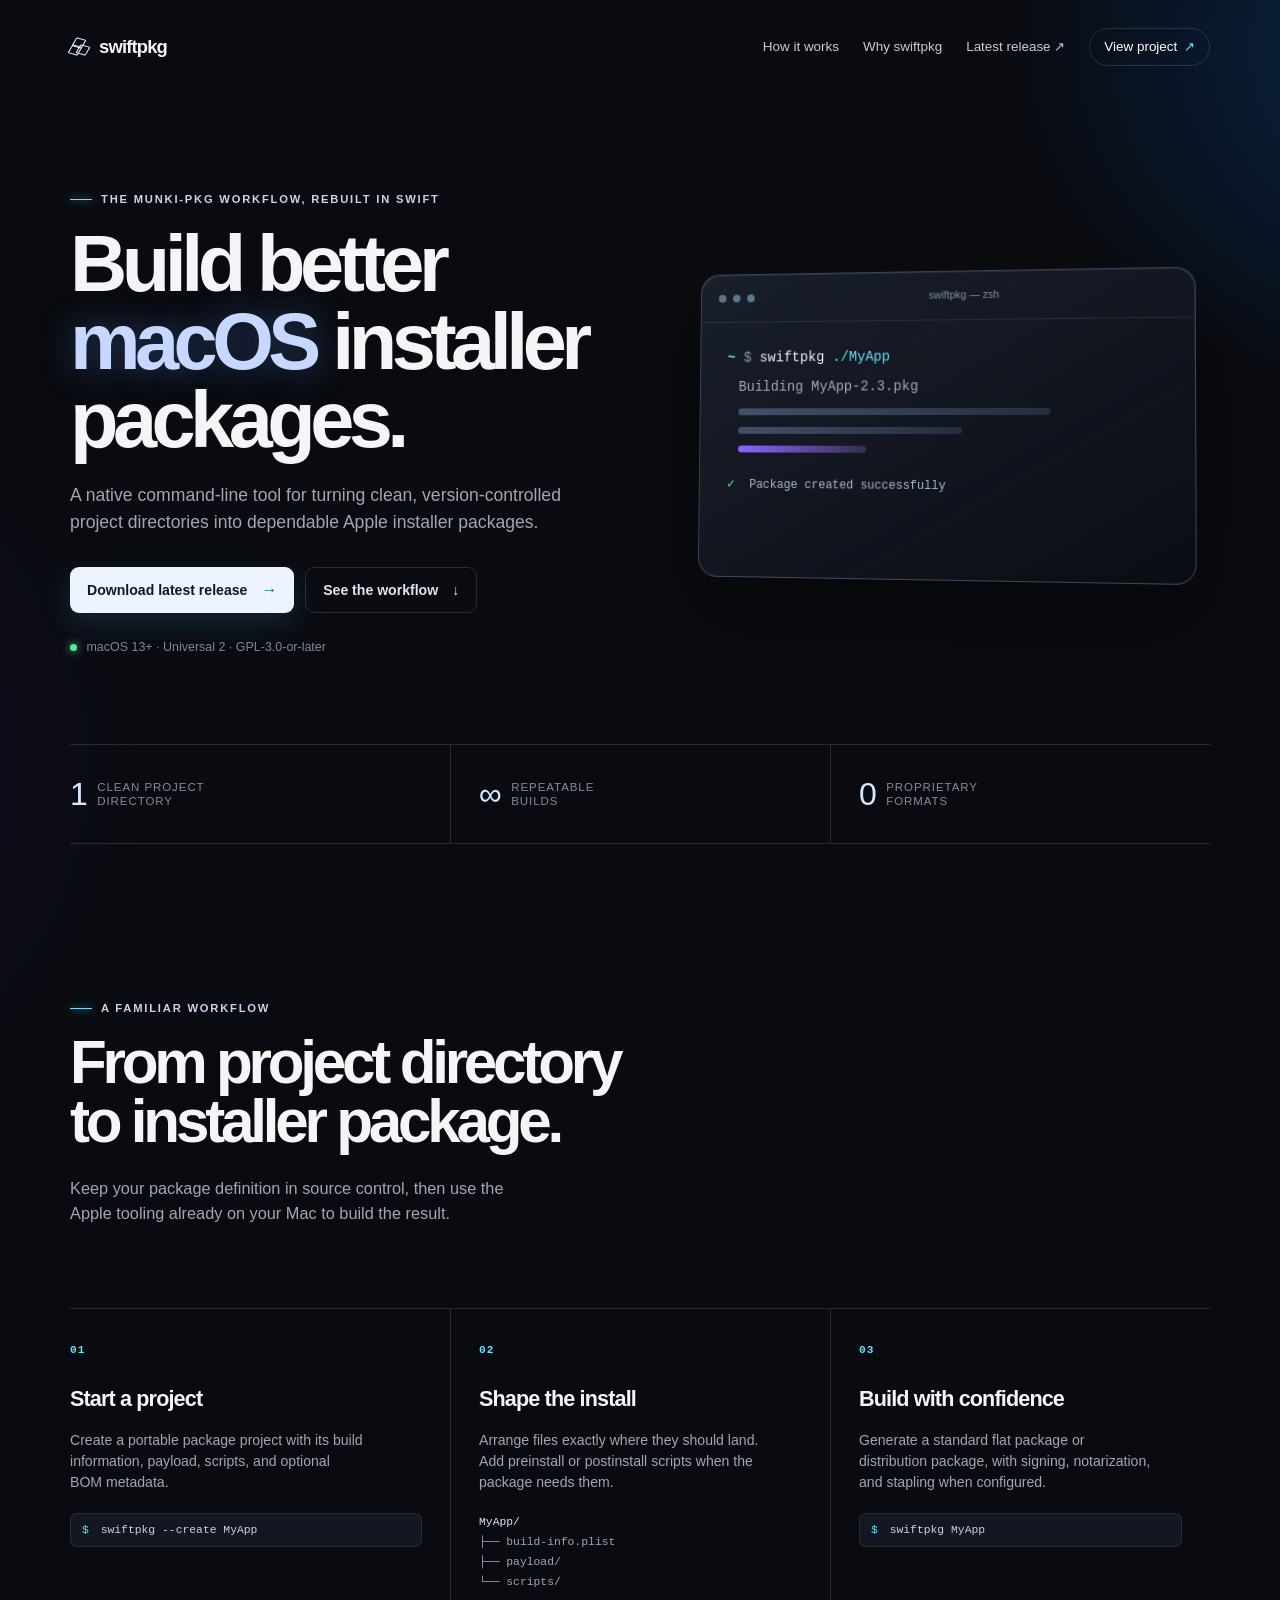
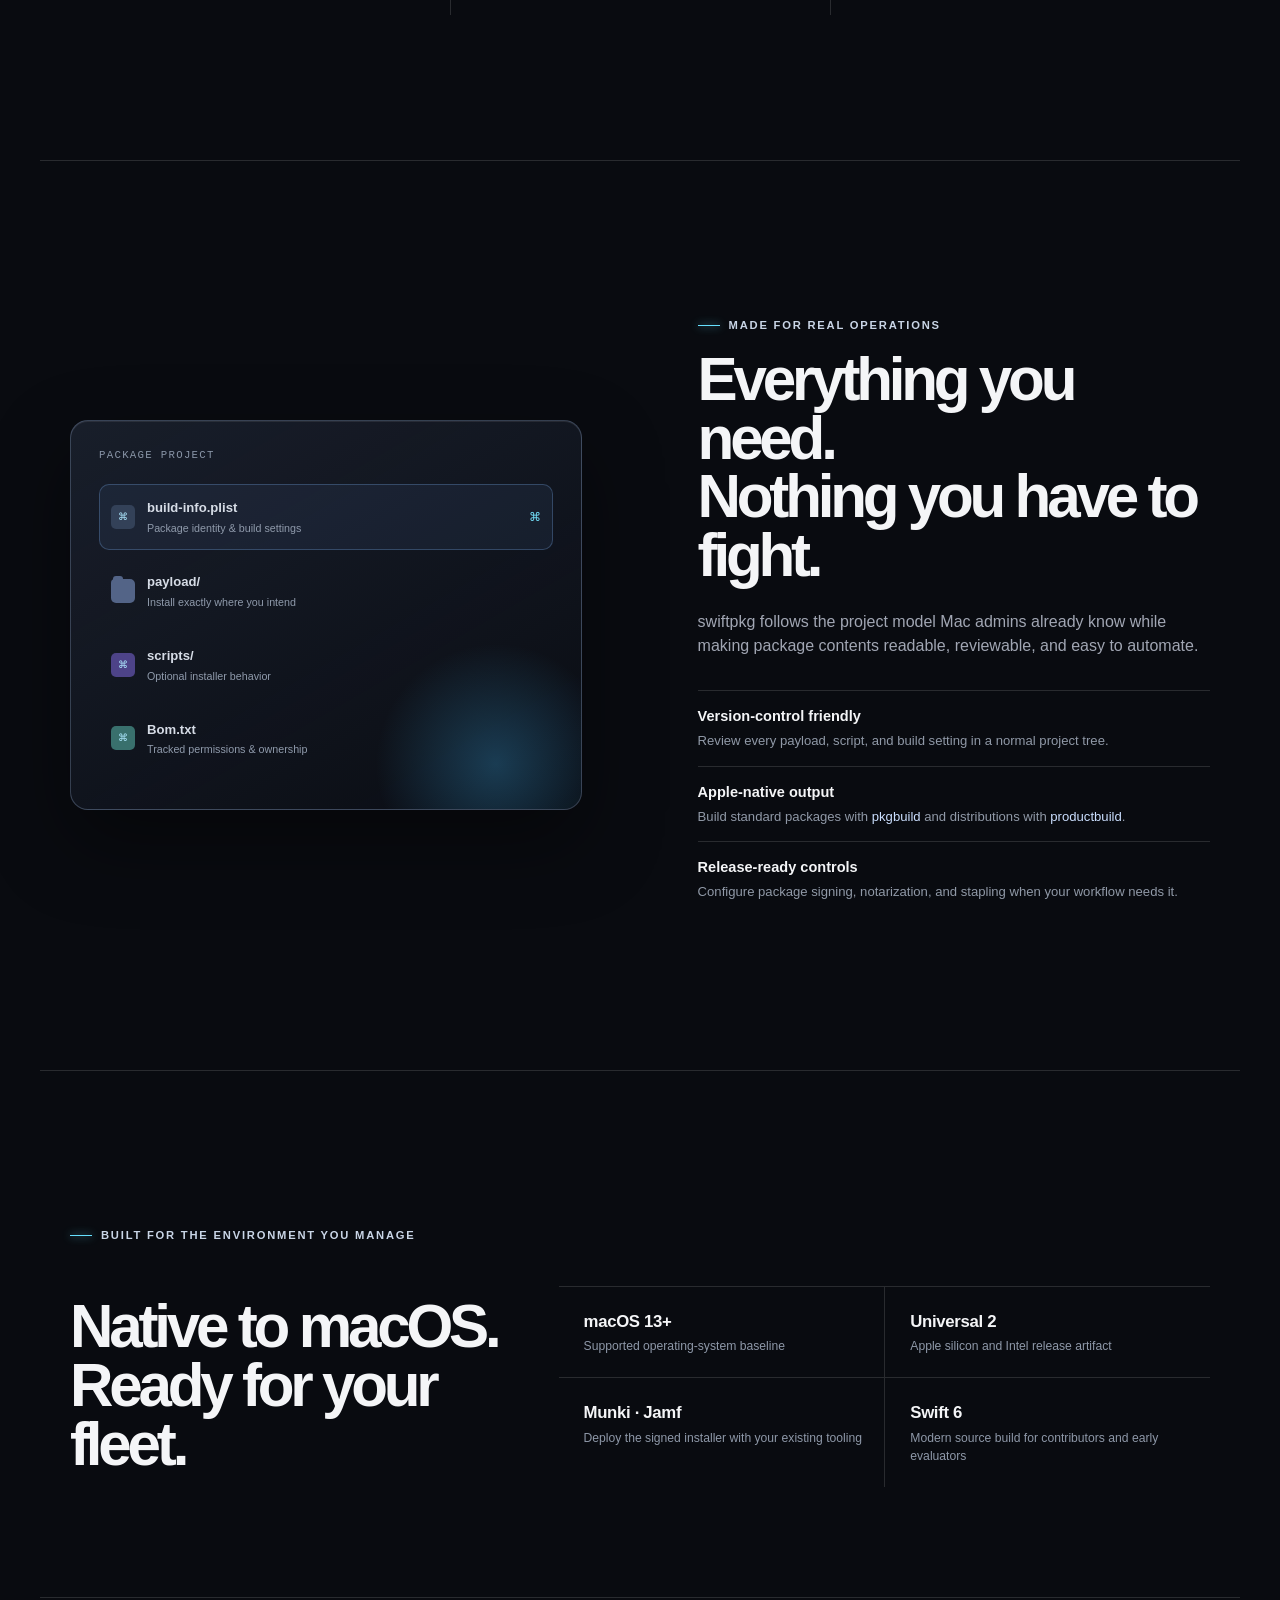
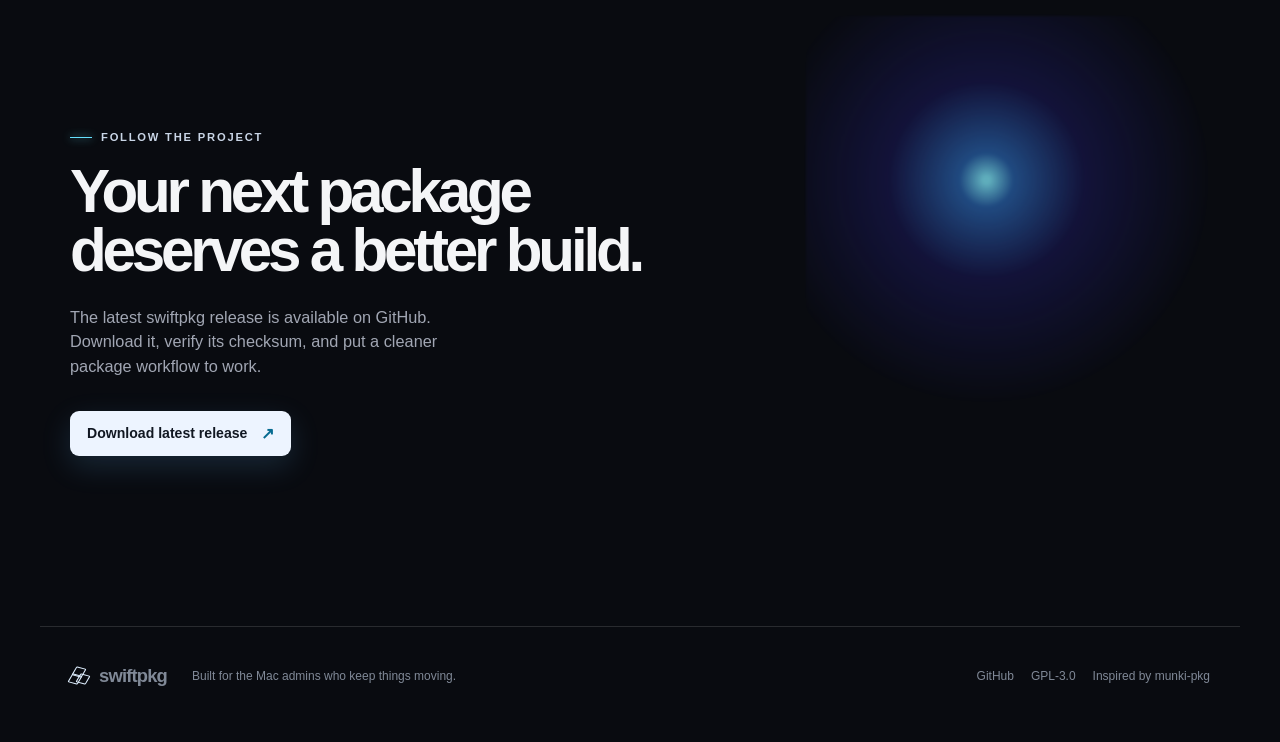
==== site/index.html @ 73d1f704 "update tagline" ====
<!doctype html>
<html lang="en">
<head>
  <meta charset="utf-8">
  <meta name="viewport" content="width=device-width, initial-scale=1">
  <meta name="description" content="swiftpkg builds dependable macOS installer packages from version-control-friendly project directories.">
  <meta name="theme-color" content="#090b10">
  <meta property="og:type" content="website">
  <meta property="og:title" content="swiftpkg — Build better macOS installer packages">
  <meta property="og:description" content="A focused command-line tool for building Apple installer packages from version-control-friendly projects.">
  <meta property="og:url" content="https://codecarton.github.io/swiftpkg/">
  <meta property="og:image" content="https://codecarton.github.io/swiftpkg/assets/og.png">
  <meta name="twitter:card" content="summary_large_image">
  <title>swiftpkg — macOS package building, without the noise</title>
  <link rel="stylesheet" href="styles.css">
</head>
<body>
  <a class="skip-link" href="#main">Skip to content</a>
  <header class="site-header">
    <a class="brand" href="./" aria-label="swiftpkg home">
      <span class="brand-mark" aria-hidden="true"><i></i><i></i><i></i></span>
      <span>swiftpkg</span>
    </a>
    <nav aria-label="Primary navigation">
      <a href="#workflow">How it works</a>
      <a href="#built-for-admins">Why swiftpkg</a>
      <a href="https://github.com/codecarton/swiftpkg/releases/latest">Latest release <span aria-hidden="true">↗</span></a>
      <a class="nav-github" href="https://github.com/codecarton/swiftpkg">View project <span aria-hidden="true">↗</span></a>
    </nav>
  </header>

  <main id="main">
    <section class="hero">
      <div class="hero-copy">
        <p class="eyebrow"><span></span> The munki-pkg workflow, rebuilt in Swift</p>
        <h1>Build better<br><em>macOS</em> installer packages.</h1>
        <p class="lede">A native command-line tool for turning clean, version-controlled project directories into dependable Apple installer packages.</p>
        <div class="hero-actions">
          <a class="button button-primary" href="https://github.com/codecarton/swiftpkg/releases/latest">Download latest release <span aria-hidden="true">→</span></a>
          <a class="button button-quiet" href="#workflow">See the workflow <span aria-hidden="true">↓</span></a>
        </div>
        <p class="availability"><span class="status-dot" aria-hidden="true"></span> macOS 13+ · Universal 2 · GPL-3.0-or-later</p>
      </div>

      <div class="hero-art" aria-label="Example swiftpkg terminal command">
        <div class="terminal glow-panel">
          <div class="terminal-top"><span></span><span></span><span></span><p>swiftpkg — zsh</p></div>
          <div class="terminal-body">
            <p><b>~</b> <span class="muted">$</span> swiftpkg <span class="cyan">./MyApp</span></p>
            <p class="terminal-output">Building MyApp-2.3.pkg</p>
            <div class="line long"></div><div class="line medium"></div><div class="line short violet"></div>
            <p class="terminal-success"><span>✓</span> Package created successfully</p>
          </div>
        </div>
      </div>
    </section>

    <section class="proof" aria-label="swiftpkg benefits">
      <div><strong>1</strong><span>clean project<br>directory</span></div>
      <div><strong>∞</strong><span>repeatable<br>builds</span></div>
      <div><strong>0</strong><span>proprietary<br>formats</span></div>
    </section>

    <section class="workflow section" id="workflow">
      <div class="section-intro">
        <p class="eyebrow"><span></span> A familiar workflow</p>
        <h2>From project directory<br>to installer package.</h2>
        <p>Keep your package definition in source control, then use the Apple tooling already on your Mac to build the result.</p>
      </div>
      <ol class="steps">
        <li>
          <span class="step-number">01</span>
          <h3>Start a project</h3>
          <p>Create a portable package project with its build information, payload, scripts, and optional BOM metadata.</p>
          <code><span>$</span> swiftpkg --create MyApp</code>
        </li>
        <li>
          <span class="step-number">02</span>
          <h3>Shape the install</h3>
          <p>Arrange files exactly where they should land. Add preinstall or postinstall scripts when the package needs them.</p>
          <div class="tree" aria-label="Project directory layout"><span>MyApp/</span><span>├── build-info.plist</span><span>├── payload/</span><span>└── scripts/</span></div>
        </li>
        <li>
          <span class="step-number">03</span>
          <h3>Build with confidence</h3>
          <p>Generate a standard flat package or distribution package, with signing, notarization, and stapling when configured.</p>
          <code><span>$</span> swiftpkg MyApp</code>
        </li>
      </ol>
    </section>

    <section class="feature section" id="built-for-admins">
      <div class="feature-visual glow-panel">
        <div class="visual-label">package project</div>
        <div class="file-card focus"><span class="file-icon plist"></span><div><b>build-info.plist</b><small>Package identity &amp; build settings</small></div><i>⌘</i></div>
        <div class="file-card"><span class="file-icon folder"></span><div><b>payload/</b><small>Install exactly where you intend</small></div></div>
        <div class="file-card"><span class="file-icon script"></span><div><b>scripts/</b><small>Optional installer behavior</small></div></div>
        <div class="file-card"><span class="file-icon bom"></span><div><b>Bom.txt</b><small>Tracked permissions &amp; ownership</small></div></div>
      </div>
      <div class="feature-copy">
        <p class="eyebrow"><span></span> Made for real operations</p>
        <h2>Everything you need.<br>Nothing you have to fight.</h2>
        <p>swiftpkg follows the project model Mac admins already know while making package contents readable, reviewable, and easy to automate.</p>
        <ul>
          <li><b>Version-control friendly</b><span>Review every payload, script, and build setting in a normal project tree.</span></li>
          <li><b>Apple-native output</b><span>Build standard packages with <code>pkgbuild</code> and distributions with <code>productbuild</code>.</span></li>
          <li><b>Release-ready controls</b><span>Configure package signing, notarization, and stapling when your workflow needs it.</span></li>
        </ul>
      </div>
    </section>

    <section class="compatibility section">
      <p class="eyebrow"><span></span> Built for the environment you manage</p>
      <div class="compat-grid">
        <h2>Native to macOS.<br>Ready for your fleet.</h2>
        <div><b>macOS 13+</b><span>Supported operating-system baseline</span></div>
        <div><b>Universal 2</b><span>Apple silicon and Intel release artifact</span></div>
        <div><b>Munki · Jamf</b><span>Deploy the signed installer with your existing tooling</span></div>
        <div><b>Swift 6</b><span>Modern source build for contributors and early evaluators</span></div>
      </div>
    </section>

    <section class="closing">
      <div class="closing-orb" aria-hidden="true"></div>
      <p class="eyebrow"><span></span> Follow the project</p>
      <h2>Your next package<br>deserves a better build.</h2>
      <p>The latest swiftpkg release is available on GitHub. Download it, verify its checksum, and put a cleaner package workflow to work.</p>
      <a class="button button-primary" href="https://github.com/codecarton/swiftpkg/releases/latest">Download latest release <span aria-hidden="true">↗</span></a>
    </section>
  </main>

  <footer>
    <a class="brand" href="./"><span class="brand-mark" aria-hidden="true"><i></i><i></i><i></i></span><span>swiftpkg</span></a>
    <p>Built for the Mac admins who keep things moving.</p>
    <div><a href="https://github.com/codecarton/swiftpkg">GitHub</a><a href="https://github.com/codecarton/swiftpkg/blob/main/LICENSE">GPL-3.0</a><a href="https://github.com/munki/munki-pkg">Inspired by munki-pkg</a></div>
  </footer>
</body>
</html>
---- site/styles.css ----
:root { color-scheme: dark; --ink:#f4f5f7; --muted:#a1a6b3; --line:rgba(255,255,255,.13); --panel:rgba(17,21,31,.62); --cyan:#66e1ff; --violet:#a88bff; --max:1200px; }
* { box-sizing:border-box; } html { scroll-behavior:smooth; overflow-x:hidden; } body { margin:0; min-width:320px; background:radial-gradient(ellipse 52rem 36rem at calc(100% + 18rem) 3rem,rgba(11,121,255,.31),transparent 68%),radial-gradient(ellipse 55rem 42rem at -28rem 48rem,rgba(118,76,255,.15),transparent 68%),#090b10; background-repeat:no-repeat; color:var(--ink); font-family:ui-sans-serif,-apple-system,BlinkMacSystemFont,"SF Pro Display","Segoe UI",sans-serif; line-height:1.5; overflow-x:hidden; }
a { color:inherit; text-decoration:none; } .skip-link { position:fixed; top:-5rem; left:1rem; z-index:10; background:white; color:#111; padding:.6rem .9rem; border-radius:.45rem; } .skip-link:focus { top:1rem; }
.site-header { max-width:var(--max); margin:auto; padding:28px 30px; display:flex; justify-content:space-between; align-items:center; } .brand { display:inline-flex; gap:10px; align-items:center; font-weight:740; letter-spacing:-.045em; font-size:1.15rem; }.brand-mark { position:relative; width:19px; height:18px; display:inline-block; }.brand-mark i { position:absolute; display:block; width:10px; height:10px; border:1.4px solid #dfefff; transform:rotate(30deg) skewY(-15deg); border-radius:1px; }.brand-mark i:nth-child(1){left:4px;top:0}.brand-mark i:nth-child(2){left:0;top:7px}.brand-mark i:nth-child(3){left:8px;top:7px}
nav { display:flex; align-items:center; gap:24px; font-size:.84rem; color:#c8cbd3; } nav a:hover, footer a:hover { color:white; } .nav-github { border:1px solid var(--line); border-radius:99px; padding:8px 14px; color:white; }.nav-github span { color:var(--cyan); margin-left:3px; }
.hero { min-height:650px; max-width:var(--max); margin:auto; padding:86px 30px 75px; display:grid; grid-template-columns:1.03fr .97fr; align-items:center; gap:30px; }.eyebrow { color:#c9d5e6; font-size:.7rem; text-transform:uppercase; letter-spacing:.16em; font-weight:700; display:flex; align-items:center; gap:9px; }.eyebrow span { width:22px; height:1px; background:var(--cyan); box-shadow:0 0 8px var(--cyan); }.hero h1,.section h2,.closing h2 { letter-spacing:-.07em; line-height:.98; margin:17px 0 24px; font-weight:650; }.hero h1 { font-size:clamp(3.5rem,6.2vw,6rem); }.hero h1 em { font-style:normal; color:#c6d8ff; text-shadow:0 0 34px rgba(104,153,255,.34); }.lede { max-width:500px; font-size:1.1rem; color:var(--muted); }.hero-actions { display:flex; flex-wrap:wrap; gap:11px; margin:32px 0 25px; }.button { min-height:44px; padding:11px 17px; border-radius:9px; display:inline-flex; align-items:center; gap:14px; font-size:.88rem; font-weight:670; transition:transform .2s, background .2s; }.button:hover { transform:translateY(-2px); }.button-primary { background:#edf4ff; color:#111722; box-shadow:0 10px 30px rgba(99,184,255,.16); }.button-primary span { color:#076b91; font-size:1.12em; }.button-quiet { color:#dfe6f0; border:1px solid var(--line); }.availability { color:#7e8795; font-size:.78rem; }.status-dot { display:inline-block; width:7px; height:7px; border-radius:50%; background:#59e69a; box-shadow:0 0 9px #59e69a; margin-right:6px; }
.hero-art { position:relative; min-height:390px; display:flex; align-items:center; justify-content:center; }.glow-panel { background:linear-gradient(150deg,rgba(31,38,53,.72),rgba(11,15,24,.45)); border:1px solid rgba(181,210,255,.25); box-shadow:0 32px 80px rgba(0,0,0,.4),inset 0 1px rgba(255,255,255,.08); }.terminal { width:min(100%,500px); min-height:310px; border-radius:20px; overflow:hidden; transform:perspective(1100px) rotateY(-7deg) rotateX(2deg); }.terminal-top { height:49px; border-bottom:1px solid rgba(255,255,255,.09); display:flex; align-items:center; gap:7px; padding:0 18px; }.terminal-top span { width:8px;height:8px;border-radius:50%;background:#667083; }.terminal-top span:nth-child(2){background:#5e718e}.terminal-top span:nth-child(3){background:#567c91}.terminal-top p { margin-left:auto;margin-right:auto;font-size:.66rem;color:#8590a1; }.terminal-body { padding:28px; font:500 .88rem ui-monospace,SFMono-Regular,Menlo,monospace; color:#f2f4f9; }.terminal-body p { margin:0 0 14px; }.terminal-body b,.terminal-body .cyan { color:#65dffd; }.terminal-body .muted { color:#8a94a5; }.terminal-output { color:#a1a9b7; padding-left:12px; }.line { height:7px; margin:12px 0 0 12px; border-radius:9px; background:linear-gradient(90deg,#44506b,#252d3d); }.line.long{width:72%}.line.medium{width:52%}.line.short{width:30%}.line.violet{background:linear-gradient(90deg,#8c64ff,#34304c);}.terminal-success { margin-top:25px!important; color:#aeb8ca; font-size:.75rem; }.terminal-success span { color:#59e69a; margin-right:7px; }.package-cube { position:absolute; width:142px; height:132px; right:-13px; bottom:-3px; filter:drop-shadow(0 16px 22px rgba(51,121,255,.42)); }.cube-cavity,.cube-flap,.cube-face{position:absolute;display:block;border:1px solid rgba(245,250,255,.88);}.cube-cavity{z-index:1;left:17px;top:33px;width:108px;height:46px;background:linear-gradient(145deg,#0b1a30,#1b3859);clip-path:polygon(50% 0,100% 50%,50% 100%,0 50%);border:0;box-shadow:inset 0 8px 17px rgba(0,0,0,.38)}.cube-flap{z-index:2;background:linear-gradient(145deg,#f9fcff,#bedfff);transform-origin:center}.flap-back{left:29px;top:1px;width:84px;height:42px;clip-path:polygon(0 0,100% 0,88% 100%,12% 100%)}.flap-left{left:0;top:26px;width:48px;height:55px;clip-path:polygon(0 0,100% 16%,100% 67%,0 100%);background:linear-gradient(135deg,#eaf5ff,#b0d3f5)}.flap-right{right:0;top:26px;width:48px;height:55px;clip-path:polygon(0 16%,100% 0,100% 100%,0 67%);background:linear-gradient(135deg,#c1e1fc,#f6fbff)}.flap-front{left:35px;top:58px;width:72px;height:31px;clip-path:polygon(0 0,100% 0,74% 100%,26% 100%);background:linear-gradient(180deg,#d8edff,#a9d3f8)}.cube-face{z-index:3;top:62px;width:71px;height:69px}.left-face{left:0;clip-path:polygon(0 0,100% 25%,100% 100%,0 69%);background:linear-gradient(125deg,#e5f3ff,#95c8f3)}.right-face{right:0;clip-path:polygon(0 25%,100% 0,100% 69%,0 100%);background:linear-gradient(125deg,#add8f8,#eff8ff)}
.proof { max-width:var(--max); margin:0 auto; padding:0 30px; display:grid; grid-template-columns:repeat(3,1fr); }.proof div { border-top:1px solid var(--line); border-bottom:1px solid var(--line); padding:25px 0; display:flex; align-items:center; gap:12px; }.proof div+div{border-left:1px solid var(--line);padding-left:28px}.proof strong{font-size:2rem;font-weight:540;letter-spacing:-.08em;color:#d4e9ff}.proof span{font-size:.72rem;line-height:1.25;color:#848b98;text-transform:uppercase;letter-spacing:.08em}
.section { max-width:var(--max); margin:0 auto; padding:145px 30px; }.section h2,.closing h2 { font-size:clamp(2.6rem,4.7vw,4.6rem); }.section-intro { max-width:610px; }.section-intro > p:last-child { color:var(--muted); max-width:470px; font-size:1.02rem; }.steps { list-style:none; padding:67px 0 0; margin:0; display:grid; grid-template-columns:repeat(3,1fr); gap:0; counter-reset:steps; }.steps li { position:relative; padding:27px 28px 22px 0; border-top:1px solid var(--line); min-height:265px; }.steps li+li{padding-left:28px;border-left:1px solid var(--line)}.step-number{font:600 .7rem ui-monospace,monospace;color:var(--cyan);letter-spacing:.1em}.steps h3{font-size:1.35rem;letter-spacing:-.04em;margin:23px 0 9px}.steps p{color:var(--muted);font-size:.88rem;max-width:295px}.steps code,.tree { display:block;margin-top:20px;font:500 .71rem ui-monospace,monospace;color:#cbd3df; }.steps code { background:#121722;border:1px solid rgba(255,255,255,.09);padding:10px 11px;border-radius:7px;white-space:nowrap}.steps code span{color:var(--cyan);margin-right:5px}.tree{color:#9ea8b9;line-height:1.75}.tree span{display:block}.tree span:first-child{color:#d9e7f7}
.feature { display:grid; grid-template-columns:1fr 1fr; gap:clamp(40px,9vw,130px); align-items:center; border-top:1px solid var(--line); }.feature-visual { border-radius:18px;padding:28px;min-height:390px;position:relative;overflow:hidden; }.feature-visual:after{content:"";position:absolute;inset:auto -40px -80px auto;width:250px;height:250px;background:radial-gradient(circle,rgba(67,190,255,.26),transparent 68%)}.visual-label{font:.67rem ui-monospace,monospace;color:#8995a7;text-transform:uppercase;letter-spacing:.12em;margin-bottom:23px}.file-card{display:flex;gap:12px;align-items:center;padding:13px 11px;margin:8px 0;border:1px solid transparent;border-radius:10px;color:#d6dce6;position:relative;z-index:1}.file-card.focus{background:rgba(73,103,151,.14);border-color:rgba(133,191,255,.26)}.file-card b,.file-card small{display:block}.file-card b{font-size:.82rem;font-weight:600}.file-card small{font-size:.67rem;color:#8f9aab;margin-top:2px}.file-card i{margin-left:auto;font-style:normal;color:#75e4ff;font-size:.75rem}.file-icon{width:24px;height:24px;flex:none;position:relative;border-radius:5px;background:#334158}.file-icon.folder{background:#536487;border-radius:4px 5px 5px 5px}.file-icon.folder:before{content:"";position:absolute;top:-3px;left:2px;width:10px;height:5px;background:#536487;border-radius:3px 3px 0 0}.file-icon.plist:after,.file-icon.script:after,.file-icon.bom:after{content:"⌘";font-size:10px;position:absolute;inset:4px;text-align:center;color:#aee8ff}.file-icon.script{background:#4d4388}.file-icon.bom{background:#39706d}.feature-copy>p:not(.eyebrow){color:var(--muted);font-size:1rem}.feature-copy ul{list-style:none;padding:8px 0;margin:24px 0 0}.feature-copy li{padding:15px 0;border-top:1px solid var(--line)}.feature-copy b,.feature-copy li span{display:block}.feature-copy b{font-size:.91rem}.feature-copy li span{font-size:.82rem;color:#9099a7;margin-top:3px}.feature-copy code{font:inherit;color:#cbdfff}
.compatibility { border-top:1px solid var(--line); padding-bottom:110px; }.compat-grid { display:grid;grid-template-columns:1.5fr 1fr 1fr;gap:0;margin-top:42px; }.compat-grid h2{grid-row:span 2;margin:0;align-self:center}.compat-grid div{border-top:1px solid var(--line);padding:22px 10px 22px 25px}.compat-grid div:nth-of-type(2),.compat-grid div:nth-of-type(4){border-left:1px solid var(--line)}.compat-grid b,.compat-grid span{display:block}.compat-grid b{font-size:1.05rem;letter-spacing:-.02em}.compat-grid span{font-size:.76rem;color:#8e98a8;margin-top:3px}
.closing { max-width:var(--max);margin:0 auto 50px;padding:120px 30px;border-top:1px solid var(--line);position:relative;overflow:hidden; }.closing h2{position:relative;z-index:1}.closing>p:not(.eyebrow){max-width:430px;color:var(--muted);font-size:1.02rem;position:relative;z-index:1}.closing .button{position:relative;z-index:1;margin-top:16px}.closing-orb{position:absolute;right:2%;top:18px;width:410px;height:410px;background:radial-gradient(circle at 44% 40%,rgba(129,237,255,.8) 0 1%,rgba(58,145,255,.52) 8%,rgba(59,52,225,.22) 29%,transparent 67%);filter:blur(1px);opacity:.9} footer{max-width:var(--max);margin:auto;padding:28px 30px 45px;border-top:1px solid var(--line);display:flex;align-items:center;gap:25px;color:#808997;font-size:.75rem}footer p{margin-right:auto}footer div{display:flex;gap:17px}
@media (max-width:800px){.site-header{padding:20px}.site-header nav>a:not(.nav-github){display:none}.hero{grid-template-columns:1fr;padding:62px 20px 50px;gap:25px}.hero-art{min-height:315px}.terminal{transform:none}.proof{padding:0 20px}.proof div{gap:8px}.proof div+div{padding-left:12px}.section{padding:95px 20px}.steps{grid-template-columns:1fr;padding-top:35px}.steps li,.steps li+li{padding:24px 0;min-height:auto;border-left:0}.feature{grid-template-columns:1fr;gap:50px}.compat-grid{grid-template-columns:1fr 1fr}.compat-grid h2{grid-column:span 2;grid-row:auto;margin-bottom:20px}.compat-grid div:nth-of-type(2),.compat-grid div:nth-of-type(4){border-left:0}.compat-grid div:nth-of-type(even){border-left:1px solid var(--line)}.closing{padding:85px 20px}.closing-orb{opacity:.48;right:-180px}.package-cube{right:0;transform:scale(.8)}footer{padding:25px 20px 35px;display:block}footer p{margin:16px 0}footer div{flex-wrap:wrap}}
@media (max-width:440px){.hero h1{font-size:3.4rem}.hero-art{margin-inline:-5px}.terminal-body{padding:22px 16px;font-size:.76rem}.terminal-top p{display:none}.proof strong{font-size:1.6rem}.proof span{font-size:.58rem}.compat-grid div{padding:17px 8px}.closing h2{font-size:2.65rem}.button{width:100%;justify-content:space-between}}@media (prefers-reduced-motion:reduce){html{scroll-behavior:auto}.button{transition:none}}
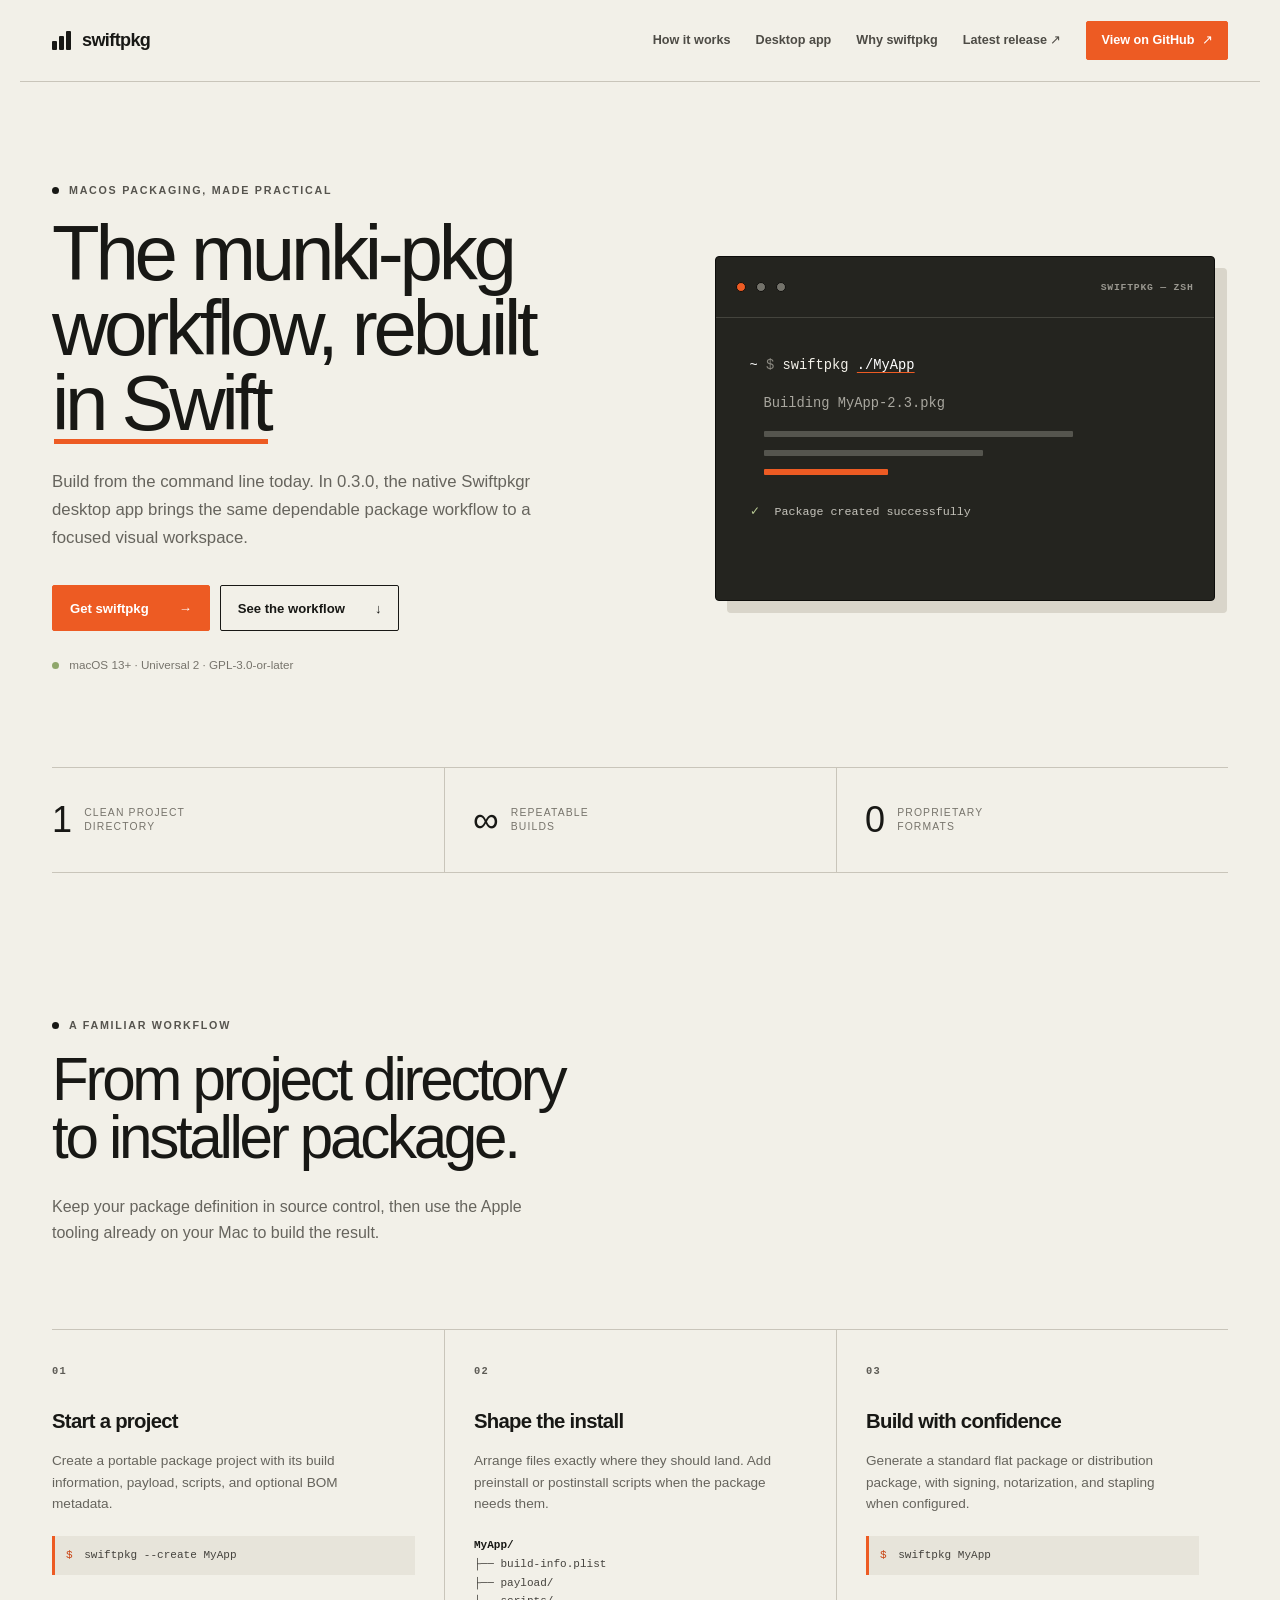
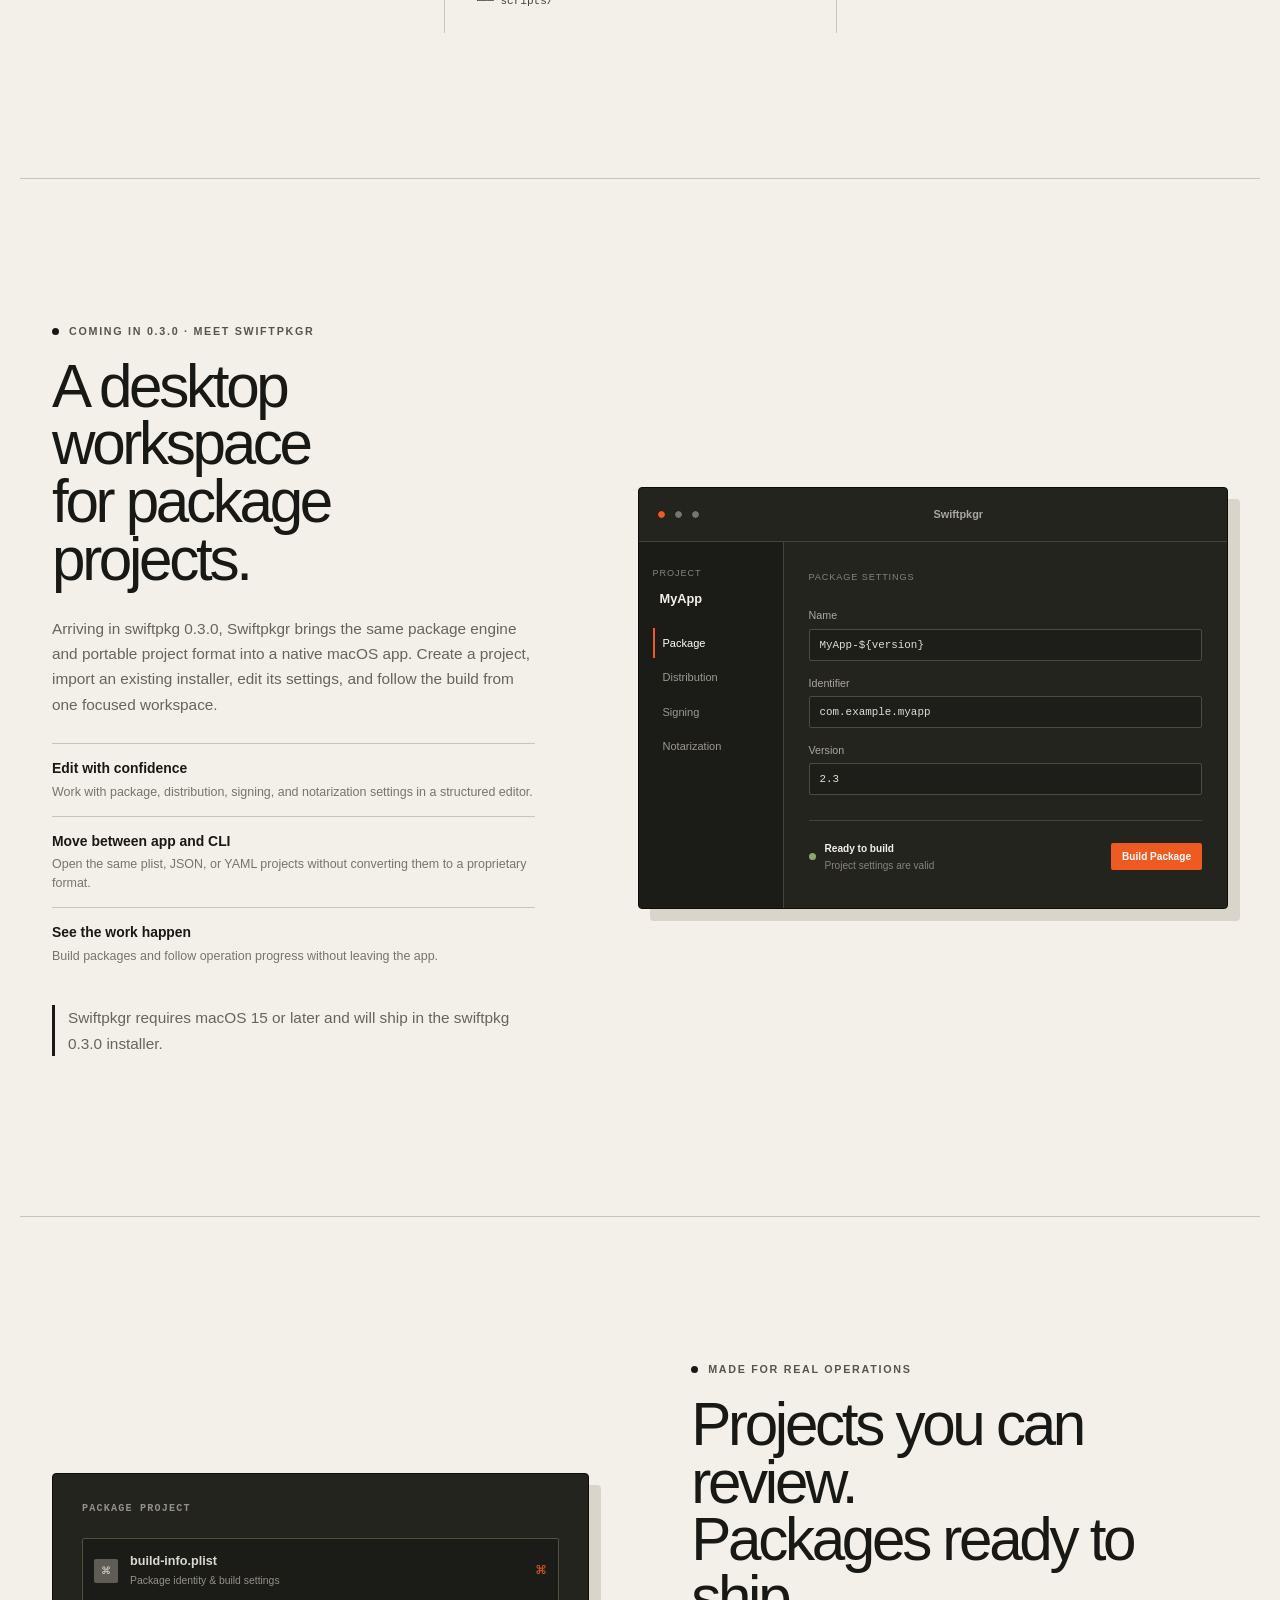
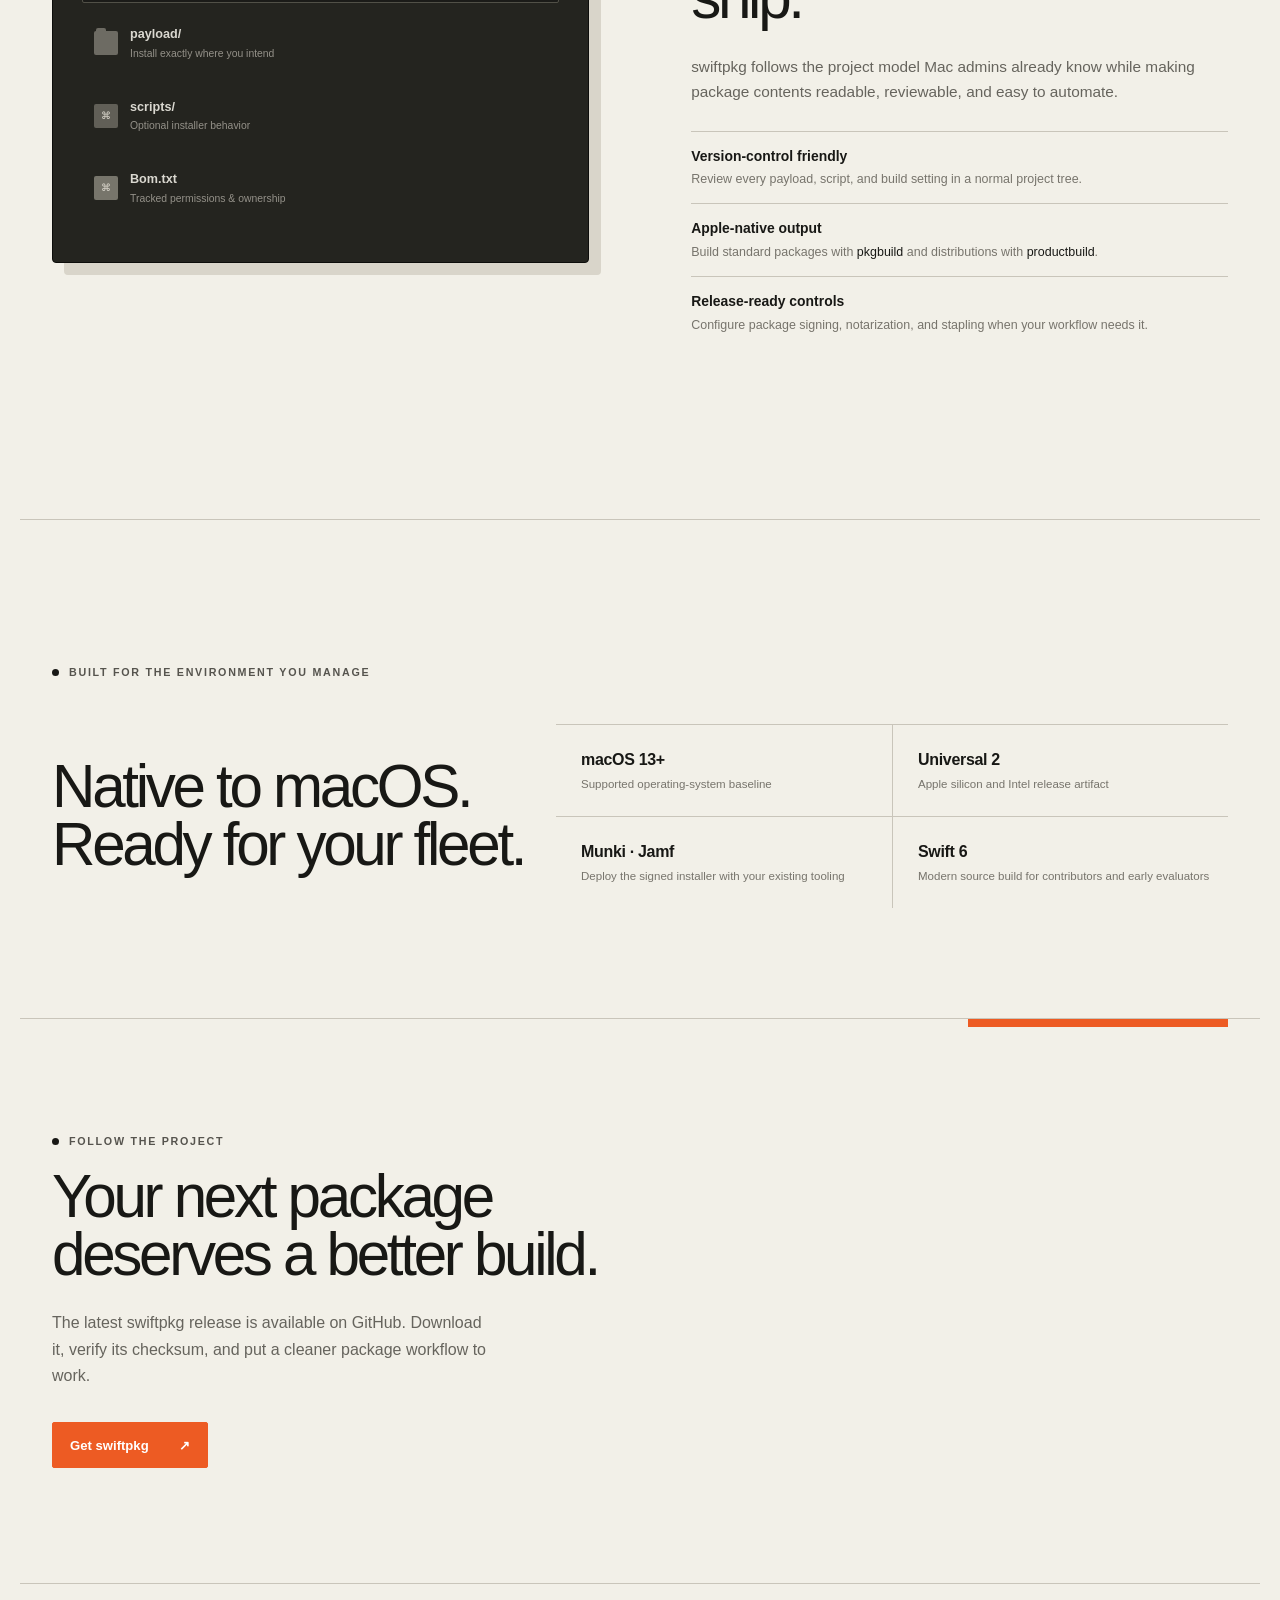
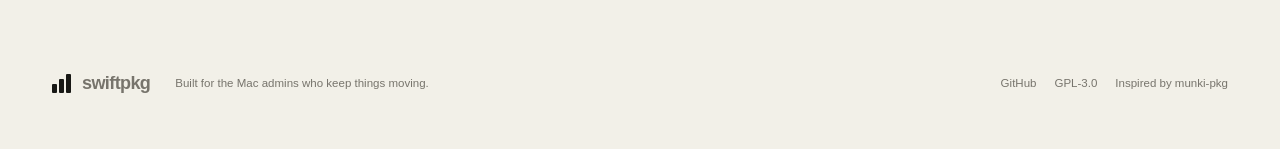
==== commit d8299de9: "feat: refresh marketing site for Swiftpkgr" ====
--- a/site/index.html
+++ b/site/index.html
@@ -3,14 +3,20 @@
 <head>
   <meta charset="utf-8">
   <meta name="viewport" content="width=device-width, initial-scale=1">
-  <meta name="description" content="swiftpkg builds dependable macOS installer packages from version-control-friendly project directories.">
-  <meta name="theme-color" content="#090b10">
+  <meta name="description" content="Build dependable macOS installer packages from the command line, with the native Swiftpkgr desktop app coming in 0.3.0.">
+  <meta name="theme-color" content="#f2f0e8">
   <meta property="og:type" content="website">
   <meta property="og:title" content="swiftpkg — Build better macOS installer packages">
-  <meta property="og:description" content="A focused command-line tool for building Apple installer packages from version-control-friendly projects.">
+  <meta property="og:description" content="The swiftpkg CLI today, plus the native Swiftpkgr desktop app coming in 0.3.0.">
   <meta property="og:url" content="https://codecarton.github.io/swiftpkg/">
   <meta property="og:image" content="https://codecarton.github.io/swiftpkg/assets/og.png">
+  <meta property="og:image:width" content="1731">
+  <meta property="og:image:height" content="909">
+  <meta property="og:image:alt" content="swiftpkg shown beside a precise charcoal package-build control panel with an orange status control.">
   <meta name="twitter:card" content="summary_large_image">
+  <meta name="twitter:title" content="swiftpkg — Build better macOS installer packages">
+  <meta name="twitter:description" content="The swiftpkg CLI today, plus the native Swiftpkgr desktop app coming in 0.3.0.">
+  <meta name="twitter:image" content="https://codecarton.github.io/swiftpkg/assets/og.png">
   <title>swiftpkg — macOS package building, without the noise</title>
   <link rel="stylesheet" href="styles.css">
 </head>
@@ -23,20 +29,21 @@
     </a>
     <nav aria-label="Primary navigation">
       <a href="#workflow">How it works</a>
+      <a href="#desktop-app">Desktop app</a>
       <a href="#built-for-admins">Why swiftpkg</a>
       <a href="https://github.com/codecarton/swiftpkg/releases/latest">Latest release <span aria-hidden="true">↗</span></a>
-      <a class="nav-github" href="https://github.com/codecarton/swiftpkg">View project <span aria-hidden="true">↗</span></a>
+      <a class="nav-github" href="https://github.com/codecarton/swiftpkg">View on GitHub <span aria-hidden="true">↗</span></a>
     </nav>
   </header>
 
   <main id="main">
     <section class="hero">
       <div class="hero-copy">
-        <p class="eyebrow"><span></span> The munki-pkg workflow, rebuilt in Swift</p>
-        <h1>Build better<br><em>macOS</em> installer packages.</h1>
-        <p class="lede">A native command-line tool for turning clean, version-controlled project directories into dependable Apple installer packages.</p>
+        <p class="eyebrow"><span></span> macOS packaging, made practical</p>
+        <h1>The munki-pkg<br>workflow, rebuilt<br><em>in Swift</em></h1>
+        <p class="lede">Build from the command line today. In 0.3.0, the native Swiftpkgr desktop app brings the same dependable package workflow to a focused visual workspace.</p>
         <div class="hero-actions">
-          <a class="button button-primary" href="https://github.com/codecarton/swiftpkg/releases/latest">Download latest release <span aria-hidden="true">→</span></a>
+          <a class="button button-primary" href="https://github.com/codecarton/swiftpkg/releases/latest">Get swiftpkg <span aria-hidden="true">→</span></a>
           <a class="button button-quiet" href="#workflow">See the workflow <span aria-hidden="true">↓</span></a>
         </div>
         <p class="availability"><span class="status-dot" aria-hidden="true"></span> macOS 13+ · Universal 2 · GPL-3.0-or-later</p>
@@ -48,7 +55,7 @@
           <div class="terminal-body">
             <p><b>~</b> <span class="muted">$</span> swiftpkg <span class="cyan">./MyApp</span></p>
             <p class="terminal-output">Building MyApp-2.3.pkg</p>
-            <div class="line long"></div><div class="line medium"></div><div class="line short violet"></div>
+            <div class="line long"></div><div class="line medium"></div><div class="line short accent"></div>
             <p class="terminal-success"><span>✓</span> Package created successfully</p>
           </div>
         </div>
@@ -89,6 +96,43 @@
       </ol>
     </section>
 
+    <section class="desktop section" id="desktop-app">
+      <div class="desktop-copy">
+        <p class="eyebrow"><span></span> Coming in 0.3.0 · Meet Swiftpkgr</p>
+        <h2>A desktop workspace<br>for package projects.</h2>
+        <p>Arriving in swiftpkg 0.3.0, Swiftpkgr brings the same package engine and portable project format into a native macOS app. Create a project, import an existing installer, edit its settings, and follow the build from one focused workspace.</p>
+        <ul>
+          <li><b>Edit with confidence</b><span>Work with package, distribution, signing, and notarization settings in a structured editor.</span></li>
+          <li><b>Move between app and CLI</b><span>Open the same plist, JSON, or YAML projects without converting them to a proprietary format.</span></li>
+          <li><b>See the work happen</b><span>Build packages and follow operation progress without leaving the app.</span></li>
+        </ul>
+        <p class="desktop-availability">Swiftpkgr requires macOS 15 or later and will ship in the swiftpkg 0.3.0 installer.</p>
+      </div>
+      <div class="app-window glow-panel" aria-label="Swiftpkgr desktop app preview">
+        <div class="app-titlebar">
+          <span></span><span></span><span></span>
+          <b>Swiftpkgr</b>
+        </div>
+        <div class="app-content">
+          <aside>
+            <small>PROJECT</small>
+            <b>MyApp</b>
+            <a class="active">Package</a>
+            <a>Distribution</a>
+            <a>Signing</a>
+            <a>Notarization</a>
+          </aside>
+          <div class="app-editor">
+            <small>PACKAGE SETTINGS</small>
+            <label>Name <span>MyApp-${version}</span></label>
+            <label>Identifier <span>com.example.myapp</span></label>
+            <label>Version <span>2.3</span></label>
+            <div class="build-row"><i></i><p><b>Ready to build</b><small>Project settings are valid</small></p><button>Build Package</button></div>
+          </div>
+        </div>
+      </div>
+    </section>
+
     <section class="feature section" id="built-for-admins">
       <div class="feature-visual glow-panel">
         <div class="visual-label">package project</div>
@@ -99,7 +143,7 @@
       </div>
       <div class="feature-copy">
         <p class="eyebrow"><span></span> Made for real operations</p>
-        <h2>Everything you need.<br>Nothing you have to fight.</h2>
+        <h2>Projects you can review.<br>Packages ready to ship.</h2>
         <p>swiftpkg follows the project model Mac admins already know while making package contents readable, reviewable, and easy to automate.</p>
         <ul>
           <li><b>Version-control friendly</b><span>Review every payload, script, and build setting in a normal project tree.</span></li>
@@ -121,11 +165,10 @@
     </section>
 
     <section class="closing">
-      <div class="closing-orb" aria-hidden="true"></div>
       <p class="eyebrow"><span></span> Follow the project</p>
       <h2>Your next package<br>deserves a better build.</h2>
       <p>The latest swiftpkg release is available on GitHub. Download it, verify its checksum, and put a cleaner package workflow to work.</p>
-      <a class="button button-primary" href="https://github.com/codecarton/swiftpkg/releases/latest">Download latest release <span aria-hidden="true">↗</span></a>
+      <a class="button button-primary" href="https://github.com/codecarton/swiftpkg/releases/latest">Get swiftpkg <span aria-hidden="true">↗</span></a>
     </section>
   </main>
 
--- a/site/styles.css
+++ b/site/styles.css
@@ -1,14 +1,852 @@
-:root { color-scheme: dark; --ink:#f4f5f7; --muted:#a1a6b3; --line:rgba(255,255,255,.13); --panel:rgba(17,21,31,.62); --cyan:#66e1ff; --violet:#a88bff; --max:1200px; }
-* { box-sizing:border-box; } html { scroll-behavior:smooth; overflow-x:hidden; } body { margin:0; min-width:320px; background:radial-gradient(ellipse 52rem 36rem at calc(100% + 18rem) 3rem,rgba(11,121,255,.31),transparent 68%),radial-gradient(ellipse 55rem 42rem at -28rem 48rem,rgba(118,76,255,.15),transparent 68%),#090b10; background-repeat:no-repeat; color:var(--ink); font-family:ui-sans-serif,-apple-system,BlinkMacSystemFont,"SF Pro Display","Segoe UI",sans-serif; line-height:1.5; overflow-x:hidden; }
-a { color:inherit; text-decoration:none; } .skip-link { position:fixed; top:-5rem; left:1rem; z-index:10; background:white; color:#111; padding:.6rem .9rem; border-radius:.45rem; } .skip-link:focus { top:1rem; }
-.site-header { max-width:var(--max); margin:auto; padding:28px 30px; display:flex; justify-content:space-between; align-items:center; } .brand { display:inline-flex; gap:10px; align-items:center; font-weight:740; letter-spacing:-.045em; font-size:1.15rem; }.brand-mark { position:relative; width:19px; height:18px; display:inline-block; }.brand-mark i { position:absolute; display:block; width:10px; height:10px; border:1.4px solid #dfefff; transform:rotate(30deg) skewY(-15deg); border-radius:1px; }.brand-mark i:nth-child(1){left:4px;top:0}.brand-mark i:nth-child(2){left:0;top:7px}.brand-mark i:nth-child(3){left:8px;top:7px}
-nav { display:flex; align-items:center; gap:24px; font-size:.84rem; color:#c8cbd3; } nav a:hover, footer a:hover { color:white; } .nav-github { border:1px solid var(--line); border-radius:99px; padding:8px 14px; color:white; }.nav-github span { color:var(--cyan); margin-left:3px; }
-.hero { min-height:650px; max-width:var(--max); margin:auto; padding:86px 30px 75px; display:grid; grid-template-columns:1.03fr .97fr; align-items:center; gap:30px; }.eyebrow { color:#c9d5e6; font-size:.7rem; text-transform:uppercase; letter-spacing:.16em; font-weight:700; display:flex; align-items:center; gap:9px; }.eyebrow span { width:22px; height:1px; background:var(--cyan); box-shadow:0 0 8px var(--cyan); }.hero h1,.section h2,.closing h2 { letter-spacing:-.07em; line-height:.98; margin:17px 0 24px; font-weight:650; }.hero h1 { font-size:clamp(3.5rem,6.2vw,6rem); }.hero h1 em { font-style:normal; color:#c6d8ff; text-shadow:0 0 34px rgba(104,153,255,.34); }.lede { max-width:500px; font-size:1.1rem; color:var(--muted); }.hero-actions { display:flex; flex-wrap:wrap; gap:11px; margin:32px 0 25px; }.button { min-height:44px; padding:11px 17px; border-radius:9px; display:inline-flex; align-items:center; gap:14px; font-size:.88rem; font-weight:670; transition:transform .2s, background .2s; }.button:hover { transform:translateY(-2px); }.button-primary { background:#edf4ff; color:#111722; box-shadow:0 10px 30px rgba(99,184,255,.16); }.button-primary span { color:#076b91; font-size:1.12em; }.button-quiet { color:#dfe6f0; border:1px solid var(--line); }.availability { color:#7e8795; font-size:.78rem; }.status-dot { display:inline-block; width:7px; height:7px; border-radius:50%; background:#59e69a; box-shadow:0 0 9px #59e69a; margin-right:6px; }
-.hero-art { position:relative; min-height:390px; display:flex; align-items:center; justify-content:center; }.glow-panel { background:linear-gradient(150deg,rgba(31,38,53,.72),rgba(11,15,24,.45)); border:1px solid rgba(181,210,255,.25); box-shadow:0 32px 80px rgba(0,0,0,.4),inset 0 1px rgba(255,255,255,.08); }.terminal { width:min(100%,500px); min-height:310px; border-radius:20px; overflow:hidden; transform:perspective(1100px) rotateY(-7deg) rotateX(2deg); }.terminal-top { height:49px; border-bottom:1px solid rgba(255,255,255,.09); display:flex; align-items:center; gap:7px; padding:0 18px; }.terminal-top span { width:8px;height:8px;border-radius:50%;background:#667083; }.terminal-top span:nth-child(2){background:#5e718e}.terminal-top span:nth-child(3){background:#567c91}.terminal-top p { margin-left:auto;margin-right:auto;font-size:.66rem;color:#8590a1; }.terminal-body { padding:28px; font:500 .88rem ui-monospace,SFMono-Regular,Menlo,monospace; color:#f2f4f9; }.terminal-body p { margin:0 0 14px; }.terminal-body b,.terminal-body .cyan { color:#65dffd; }.terminal-body .muted { color:#8a94a5; }.terminal-output { color:#a1a9b7; padding-left:12px; }.line { height:7px; margin:12px 0 0 12px; border-radius:9px; background:linear-gradient(90deg,#44506b,#252d3d); }.line.long{width:72%}.line.medium{width:52%}.line.short{width:30%}.line.violet{background:linear-gradient(90deg,#8c64ff,#34304c);}.terminal-success { margin-top:25px!important; color:#aeb8ca; font-size:.75rem; }.terminal-success span { color:#59e69a; margin-right:7px; }.package-cube { position:absolute; width:142px; height:132px; right:-13px; bottom:-3px; filter:drop-shadow(0 16px 22px rgba(51,121,255,.42)); }.cube-cavity,.cube-flap,.cube-face{position:absolute;display:block;border:1px solid rgba(245,250,255,.88);}.cube-cavity{z-index:1;left:17px;top:33px;width:108px;height:46px;background:linear-gradient(145deg,#0b1a30,#1b3859);clip-path:polygon(50% 0,100% 50%,50% 100%,0 50%);border:0;box-shadow:inset 0 8px 17px rgba(0,0,0,.38)}.cube-flap{z-index:2;background:linear-gradient(145deg,#f9fcff,#bedfff);transform-origin:center}.flap-back{left:29px;top:1px;width:84px;height:42px;clip-path:polygon(0 0,100% 0,88% 100%,12% 100%)}.flap-left{left:0;top:26px;width:48px;height:55px;clip-path:polygon(0 0,100% 16%,100% 67%,0 100%);background:linear-gradient(135deg,#eaf5ff,#b0d3f5)}.flap-right{right:0;top:26px;width:48px;height:55px;clip-path:polygon(0 16%,100% 0,100% 100%,0 67%);background:linear-gradient(135deg,#c1e1fc,#f6fbff)}.flap-front{left:35px;top:58px;width:72px;height:31px;clip-path:polygon(0 0,100% 0,74% 100%,26% 100%);background:linear-gradient(180deg,#d8edff,#a9d3f8)}.cube-face{z-index:3;top:62px;width:71px;height:69px}.left-face{left:0;clip-path:polygon(0 0,100% 25%,100% 100%,0 69%);background:linear-gradient(125deg,#e5f3ff,#95c8f3)}.right-face{right:0;clip-path:polygon(0 25%,100% 0,100% 69%,0 100%);background:linear-gradient(125deg,#add8f8,#eff8ff)}
-.proof { max-width:var(--max); margin:0 auto; padding:0 30px; display:grid; grid-template-columns:repeat(3,1fr); }.proof div { border-top:1px solid var(--line); border-bottom:1px solid var(--line); padding:25px 0; display:flex; align-items:center; gap:12px; }.proof div+div{border-left:1px solid var(--line);padding-left:28px}.proof strong{font-size:2rem;font-weight:540;letter-spacing:-.08em;color:#d4e9ff}.proof span{font-size:.72rem;line-height:1.25;color:#848b98;text-transform:uppercase;letter-spacing:.08em}
-.section { max-width:var(--max); margin:0 auto; padding:145px 30px; }.section h2,.closing h2 { font-size:clamp(2.6rem,4.7vw,4.6rem); }.section-intro { max-width:610px; }.section-intro > p:last-child { color:var(--muted); max-width:470px; font-size:1.02rem; }.steps { list-style:none; padding:67px 0 0; margin:0; display:grid; grid-template-columns:repeat(3,1fr); gap:0; counter-reset:steps; }.steps li { position:relative; padding:27px 28px 22px 0; border-top:1px solid var(--line); min-height:265px; }.steps li+li{padding-left:28px;border-left:1px solid var(--line)}.step-number{font:600 .7rem ui-monospace,monospace;color:var(--cyan);letter-spacing:.1em}.steps h3{font-size:1.35rem;letter-spacing:-.04em;margin:23px 0 9px}.steps p{color:var(--muted);font-size:.88rem;max-width:295px}.steps code,.tree { display:block;margin-top:20px;font:500 .71rem ui-monospace,monospace;color:#cbd3df; }.steps code { background:#121722;border:1px solid rgba(255,255,255,.09);padding:10px 11px;border-radius:7px;white-space:nowrap}.steps code span{color:var(--cyan);margin-right:5px}.tree{color:#9ea8b9;line-height:1.75}.tree span{display:block}.tree span:first-child{color:#d9e7f7}
-.feature { display:grid; grid-template-columns:1fr 1fr; gap:clamp(40px,9vw,130px); align-items:center; border-top:1px solid var(--line); }.feature-visual { border-radius:18px;padding:28px;min-height:390px;position:relative;overflow:hidden; }.feature-visual:after{content:"";position:absolute;inset:auto -40px -80px auto;width:250px;height:250px;background:radial-gradient(circle,rgba(67,190,255,.26),transparent 68%)}.visual-label{font:.67rem ui-monospace,monospace;color:#8995a7;text-transform:uppercase;letter-spacing:.12em;margin-bottom:23px}.file-card{display:flex;gap:12px;align-items:center;padding:13px 11px;margin:8px 0;border:1px solid transparent;border-radius:10px;color:#d6dce6;position:relative;z-index:1}.file-card.focus{background:rgba(73,103,151,.14);border-color:rgba(133,191,255,.26)}.file-card b,.file-card small{display:block}.file-card b{font-size:.82rem;font-weight:600}.file-card small{font-size:.67rem;color:#8f9aab;margin-top:2px}.file-card i{margin-left:auto;font-style:normal;color:#75e4ff;font-size:.75rem}.file-icon{width:24px;height:24px;flex:none;position:relative;border-radius:5px;background:#334158}.file-icon.folder{background:#536487;border-radius:4px 5px 5px 5px}.file-icon.folder:before{content:"";position:absolute;top:-3px;left:2px;width:10px;height:5px;background:#536487;border-radius:3px 3px 0 0}.file-icon.plist:after,.file-icon.script:after,.file-icon.bom:after{content:"⌘";font-size:10px;position:absolute;inset:4px;text-align:center;color:#aee8ff}.file-icon.script{background:#4d4388}.file-icon.bom{background:#39706d}.feature-copy>p:not(.eyebrow){color:var(--muted);font-size:1rem}.feature-copy ul{list-style:none;padding:8px 0;margin:24px 0 0}.feature-copy li{padding:15px 0;border-top:1px solid var(--line)}.feature-copy b,.feature-copy li span{display:block}.feature-copy b{font-size:.91rem}.feature-copy li span{font-size:.82rem;color:#9099a7;margin-top:3px}.feature-copy code{font:inherit;color:#cbdfff}
-.compatibility { border-top:1px solid var(--line); padding-bottom:110px; }.compat-grid { display:grid;grid-template-columns:1.5fr 1fr 1fr;gap:0;margin-top:42px; }.compat-grid h2{grid-row:span 2;margin:0;align-self:center}.compat-grid div{border-top:1px solid var(--line);padding:22px 10px 22px 25px}.compat-grid div:nth-of-type(2),.compat-grid div:nth-of-type(4){border-left:1px solid var(--line)}.compat-grid b,.compat-grid span{display:block}.compat-grid b{font-size:1.05rem;letter-spacing:-.02em}.compat-grid span{font-size:.76rem;color:#8e98a8;margin-top:3px}
-.closing { max-width:var(--max);margin:0 auto 50px;padding:120px 30px;border-top:1px solid var(--line);position:relative;overflow:hidden; }.closing h2{position:relative;z-index:1}.closing>p:not(.eyebrow){max-width:430px;color:var(--muted);font-size:1.02rem;position:relative;z-index:1}.closing .button{position:relative;z-index:1;margin-top:16px}.closing-orb{position:absolute;right:2%;top:18px;width:410px;height:410px;background:radial-gradient(circle at 44% 40%,rgba(129,237,255,.8) 0 1%,rgba(58,145,255,.52) 8%,rgba(59,52,225,.22) 29%,transparent 67%);filter:blur(1px);opacity:.9} footer{max-width:var(--max);margin:auto;padding:28px 30px 45px;border-top:1px solid var(--line);display:flex;align-items:center;gap:25px;color:#808997;font-size:.75rem}footer p{margin-right:auto}footer div{display:flex;gap:17px}
-@media (max-width:800px){.site-header{padding:20px}.site-header nav>a:not(.nav-github){display:none}.hero{grid-template-columns:1fr;padding:62px 20px 50px;gap:25px}.hero-art{min-height:315px}.terminal{transform:none}.proof{padding:0 20px}.proof div{gap:8px}.proof div+div{padding-left:12px}.section{padding:95px 20px}.steps{grid-template-columns:1fr;padding-top:35px}.steps li,.steps li+li{padding:24px 0;min-height:auto;border-left:0}.feature{grid-template-columns:1fr;gap:50px}.compat-grid{grid-template-columns:1fr 1fr}.compat-grid h2{grid-column:span 2;grid-row:auto;margin-bottom:20px}.compat-grid div:nth-of-type(2),.compat-grid div:nth-of-type(4){border-left:0}.compat-grid div:nth-of-type(even){border-left:1px solid var(--line)}.closing{padding:85px 20px}.closing-orb{opacity:.48;right:-180px}.package-cube{right:0;transform:scale(.8)}footer{padding:25px 20px 35px;display:block}footer p{margin:16px 0}footer div{flex-wrap:wrap}}
-@media (max-width:440px){.hero h1{font-size:3.4rem}.hero-art{margin-inline:-5px}.terminal-body{padding:22px 16px;font-size:.76rem}.terminal-top p{display:none}.proof strong{font-size:1.6rem}.proof span{font-size:.58rem}.compat-grid div{padding:17px 8px}.closing h2{font-size:2.65rem}.button{width:100%;justify-content:space-between}}@media (prefers-reduced-motion:reduce){html{scroll-behavior:auto}.button{transition:none}}
+:root {
+  color-scheme: light;
+  --paper: #f2f0e8;
+  --paper-deep: #e7e4da;
+  --ink: #181815;
+  --muted: #66645d;
+  --line: #c9c5ba;
+  --panel: #24241f;
+  --panel-muted: #a9a79f;
+  --orange: #ed5b23;
+  --orange-dark: #c94313;
+  --success: #8fa66b;
+  --max: 1240px;
+}
+
+* { box-sizing: border-box; }
+
+html {
+  scroll-behavior: smooth;
+  overflow-x: hidden;
+}
+
+body {
+  margin: 0;
+  min-width: 320px;
+  background: var(--paper);
+  color: var(--ink);
+  font-family: "Helvetica Neue", Helvetica, Arial, sans-serif;
+  font-size: 16px;
+  line-height: 1.5;
+  overflow-x: hidden;
+}
+
+a { color: inherit; text-decoration: none; }
+
+.skip-link {
+  position: fixed;
+  top: -5rem;
+  left: 1rem;
+  z-index: 100;
+  padding: .65rem .9rem;
+  background: var(--ink);
+  color: var(--paper);
+  border-radius: 2px;
+}
+
+.skip-link:focus { top: 1rem; }
+
+.site-header {
+  max-width: var(--max);
+  margin: 0 auto;
+  min-height: 82px;
+  padding: 0 32px;
+  display: flex;
+  justify-content: space-between;
+  align-items: center;
+  border-bottom: 1px solid var(--line);
+}
+
+.brand {
+  display: inline-flex;
+  gap: 11px;
+  align-items: center;
+  font-size: 1.13rem;
+  font-weight: 700;
+  letter-spacing: -.035em;
+}
+
+.brand-mark {
+  width: 19px;
+  height: 19px;
+  display: grid;
+  grid-template-columns: repeat(3, 1fr);
+  gap: 2px;
+  align-items: end;
+}
+
+.brand-mark i {
+  display: block;
+  width: auto;
+  background: var(--ink);
+  border-radius: 1px;
+}
+
+.brand-mark i:nth-child(1) { height: 9px; }
+.brand-mark i:nth-child(2) { height: 14px; }
+.brand-mark i:nth-child(3) { height: 19px; }
+
+nav {
+  display: flex;
+  align-items: center;
+  gap: 25px;
+  color: #4d4b45;
+  font-size: .79rem;
+  font-weight: 550;
+}
+
+nav a,
+footer a {
+  transition: color .15s ease;
+}
+
+nav a:hover,
+footer a:hover { color: var(--orange-dark); }
+
+.nav-github {
+  min-height: 38px;
+  padding: 9px 14px;
+  background: var(--orange);
+  color: #fff;
+  border: 1px solid var(--orange);
+  border-radius: 2px;
+}
+
+.nav-github:hover {
+  background: var(--orange-dark);
+  color: #fff;
+  border-color: var(--orange-dark);
+}
+
+.nav-github span { margin-left: 4px; }
+
+.hero {
+  max-width: var(--max);
+  min-height: 685px;
+  margin: 0 auto;
+  padding: 92px 32px 84px;
+  display: grid;
+  grid-template-columns: 1.03fr .97fr;
+  align-items: center;
+  gap: clamp(44px, 7vw, 92px);
+}
+
+.eyebrow {
+  margin: 0;
+  display: flex;
+  align-items: center;
+  gap: 10px;
+  color: #56544e;
+  font-size: .67rem;
+  font-weight: 700;
+  letter-spacing: .16em;
+  line-height: 1.35;
+  text-transform: uppercase;
+}
+
+.eyebrow span {
+  width: 7px;
+  height: 7px;
+  flex: 0 0 auto;
+  background: var(--ink);
+  border-radius: 50%;
+}
+
+.hero h1,
+.section h2,
+.closing h2 {
+  margin: 19px 0 27px;
+  font-weight: 500;
+  letter-spacing: -.055em;
+  line-height: .96;
+}
+
+.hero h1 {
+  max-width: 650px;
+  font-size: clamp(3.7rem, 6.1vw, 6.1rem);
+}
+
+.hero h1 em {
+  position: relative;
+  display: inline-block;
+  font-style: normal;
+}
+
+.hero h1 em::after {
+  content: "";
+  position: absolute;
+  left: .03em;
+  right: .02em;
+  bottom: -.04em;
+  height: 5px;
+  background: var(--orange);
+}
+
+.lede {
+  max-width: 540px;
+  margin: 0;
+  color: var(--muted);
+  font-size: 1.05rem;
+  line-height: 1.65;
+}
+
+.hero-actions {
+  display: flex;
+  flex-wrap: wrap;
+  gap: 10px;
+  margin: 34px 0 25px;
+}
+
+.button {
+  min-height: 46px;
+  padding: 11px 17px;
+  display: inline-flex;
+  align-items: center;
+  justify-content: space-between;
+  gap: 30px;
+  border: 1px solid var(--ink);
+  border-radius: 2px;
+  font-size: .82rem;
+  font-weight: 700;
+  transition: background .15s ease, border-color .15s ease, color .15s ease;
+}
+
+.button-primary {
+  background: var(--orange);
+  border-color: var(--orange);
+  color: #fff;
+}
+
+.button-primary:hover {
+  background: var(--orange-dark);
+  border-color: var(--orange-dark);
+}
+
+.button-quiet { color: var(--ink); }
+
+.button-quiet:hover {
+  background: var(--ink);
+  color: var(--paper);
+}
+
+.availability {
+  margin: 0;
+  color: #77746c;
+  font-size: .73rem;
+}
+
+.status-dot {
+  width: 7px;
+  height: 7px;
+  margin-right: 7px;
+  display: inline-block;
+  background: var(--success);
+  border-radius: 50%;
+}
+
+.hero-art {
+  min-height: 390px;
+  display: flex;
+  align-items: center;
+  justify-content: center;
+}
+
+.glow-panel {
+  background: var(--panel);
+  color: #f3f1e9;
+  border: 1px solid #0d0d0b;
+  box-shadow: 12px 12px 0 #d9d5ca;
+}
+
+.terminal {
+  width: min(100%, 500px);
+  min-height: 345px;
+  overflow: hidden;
+  border-radius: 4px;
+}
+
+.terminal-top {
+  height: 61px;
+  padding: 0 20px;
+  display: flex;
+  align-items: center;
+  gap: 10px;
+  border-bottom: 1px solid #44443d;
+}
+
+.terminal-top span {
+  width: 10px;
+  height: 10px;
+  background: #74736b;
+  border: 1px solid #10100e;
+  border-radius: 50%;
+}
+
+.terminal-top span:first-child { background: var(--orange); }
+
+.terminal-top p {
+  margin: 0 0 0 auto;
+  color: #99978f;
+  font: 600 .61rem ui-monospace, SFMono-Regular, Menlo, monospace;
+  letter-spacing: .08em;
+  text-transform: uppercase;
+}
+
+.terminal-body {
+  padding: 38px 34px;
+  color: #f2f0e8;
+  font: 500 .86rem/1.5 ui-monospace, SFMono-Regular, Menlo, monospace;
+}
+
+.terminal-body p { margin: 0 0 17px; }
+.terminal-body b,
+.terminal-body .cyan { color: #fff; }
+.terminal-body b { font-weight: 500; }
+.terminal-body .muted { color: #8b8981; }
+.terminal-body .cyan { text-decoration: underline; text-decoration-color: var(--orange); text-underline-offset: 3px; }
+.terminal-output { padding-left: 14px; color: var(--panel-muted); }
+
+.line {
+  height: 6px;
+  margin: 13px 0 0 14px;
+  background: #55554e;
+  border-radius: 1px;
+}
+
+.line.long { width: 72%; }
+.line.medium { width: 51%; }
+.line.short { width: 29%; }
+.line.accent { background: var(--orange); }
+
+.terminal-success {
+  margin-top: 29px !important;
+  color: #c6c4bc;
+  font-size: .73rem;
+}
+
+.terminal-success span {
+  margin-right: 8px;
+  color: #b8c994;
+}
+
+.proof {
+  max-width: var(--max);
+  margin: 0 auto;
+  padding: 0 32px;
+  display: grid;
+  grid-template-columns: repeat(3, 1fr);
+}
+
+.proof div {
+  min-height: 105px;
+  padding: 25px 0;
+  display: flex;
+  align-items: center;
+  gap: 15px;
+  border-top: 1px solid var(--line);
+  border-bottom: 1px solid var(--line);
+}
+
+.proof div + div {
+  padding-left: 28px;
+  border-left: 1px solid var(--line);
+}
+
+.proof strong {
+  color: var(--ink);
+  font-size: 2.25rem;
+  font-weight: 400;
+  letter-spacing: -.08em;
+}
+
+.proof span {
+  color: #77746c;
+  font-size: .65rem;
+  letter-spacing: .11em;
+  line-height: 1.35;
+  text-transform: uppercase;
+}
+
+.section {
+  max-width: var(--max);
+  margin: 0 auto;
+  padding: 145px 32px;
+}
+
+.section h2,
+.closing h2 {
+  font-size: clamp(2.65rem, 4.7vw, 4.7rem);
+}
+
+.section-intro { max-width: 670px; }
+
+.section-intro > p:last-child {
+  max-width: 490px;
+  color: var(--muted);
+  font-size: 1rem;
+  line-height: 1.65;
+}
+
+.steps {
+  margin: 0;
+  padding: 66px 0 0;
+  display: grid;
+  grid-template-columns: repeat(3, 1fr);
+  list-style: none;
+}
+
+.steps li {
+  min-height: 280px;
+  padding: 27px 29px 22px 0;
+  border-top: 1px solid var(--line);
+}
+
+.steps li + li {
+  padding-left: 29px;
+  border-left: 1px solid var(--line);
+}
+
+.step-number {
+  color: #5d5b55;
+  font: 700 .65rem ui-monospace, SFMono-Regular, Menlo, monospace;
+  letter-spacing: .11em;
+}
+
+.steps h3 {
+  margin: 25px 0 10px;
+  font-size: 1.27rem;
+  font-weight: 600;
+  letter-spacing: -.035em;
+}
+
+.steps p {
+  max-width: 300px;
+  color: var(--muted);
+  font-size: .85rem;
+  line-height: 1.6;
+}
+
+.steps code,
+.tree {
+  margin-top: 21px;
+  display: block;
+  color: #44423d;
+  font: 500 .69rem/1.7 ui-monospace, SFMono-Regular, Menlo, monospace;
+}
+
+.steps code {
+  padding: 10px 11px;
+  background: var(--paper-deep);
+  border-left: 3px solid var(--orange);
+  white-space: nowrap;
+}
+
+.steps code span { margin-right: 5px; color: var(--orange-dark); }
+.tree span { display: block; }
+.tree span:first-child { color: var(--ink); font-weight: 700; }
+
+.desktop,
+.feature {
+  border-top: 1px solid var(--line);
+  display: grid;
+  grid-template-columns: .9fr 1.1fr;
+  gap: clamp(46px, 8vw, 110px);
+  align-items: center;
+}
+
+.desktop-copy > p:not(.eyebrow),
+.feature-copy > p:not(.eyebrow) {
+  color: var(--muted);
+  font-size: .96rem;
+  line-height: 1.65;
+}
+
+.desktop-copy ul,
+.feature-copy ul {
+  margin: 26px 0;
+  padding: 0;
+  list-style: none;
+}
+
+.desktop-copy li,
+.feature-copy li {
+  padding: 14px 0;
+  border-top: 1px solid var(--line);
+}
+
+.desktop-copy li b,
+.desktop-copy li span,
+.feature-copy li b,
+.feature-copy li span {
+  display: block;
+}
+
+.desktop-copy li b,
+.feature-copy li b {
+  font-size: .87rem;
+  font-weight: 700;
+}
+
+.desktop-copy li span,
+.feature-copy li span {
+  margin-top: 4px;
+  color: #77746c;
+  font-size: .78rem;
+  line-height: 1.5;
+}
+
+.desktop-copy .desktop-availability {
+  padding-left: 13px;
+  color: #737068;
+  border-left: 3px solid var(--ink);
+  font-size: .73rem;
+}
+
+.app-window {
+  min-height: 420px;
+  overflow: hidden;
+  border-radius: 4px;
+}
+
+.app-titlebar {
+  height: 54px;
+  padding: 0 18px;
+  display: flex;
+  align-items: center;
+  gap: 8px;
+  border-bottom: 1px solid #44443d;
+}
+
+.app-titlebar span {
+  width: 9px;
+  height: 9px;
+  background: #77766e;
+  border: 1px solid #121210;
+  border-radius: 50%;
+}
+
+.app-titlebar span:first-child { background: var(--orange); }
+
+.app-titlebar b {
+  margin: auto;
+  color: #aaa89f;
+  font-size: .68rem;
+  font-weight: 600;
+}
+
+.app-content {
+  min-height: 366px;
+  display: grid;
+  grid-template-columns: 145px 1fr;
+}
+
+.app-content aside {
+  padding: 25px 14px;
+  display: flex;
+  flex-direction: column;
+  gap: 4px;
+  background: #1b1b18;
+  border-right: 1px solid #44443d;
+}
+
+.app-content small {
+  color: #85837b;
+  font-size: .57rem;
+  letter-spacing: .1em;
+}
+
+.app-content aside > b {
+  margin: 5px 7px 15px;
+  font-size: .8rem;
+}
+
+.app-content aside a {
+  padding: 7px 8px;
+  color: #9b9991;
+  font-size: .69rem;
+  border-left: 2px solid transparent;
+}
+
+.app-content aside a.active {
+  color: #fff;
+  border-left-color: var(--orange);
+}
+
+.app-editor { padding: 29px 25px; }
+.app-editor > small { display: block; margin-bottom: 23px; }
+
+.app-editor label {
+  margin: 14px 0;
+  display: block;
+  color: #aaa79f;
+  font-size: .67rem;
+}
+
+.app-editor label span {
+  margin-top: 5px;
+  padding: 9px 10px;
+  display: block;
+  background: #1d1d19;
+  color: #e0ded6;
+  border: 1px solid #4b4a43;
+  border-radius: 2px;
+  font: 500 .68rem ui-monospace, SFMono-Regular, Menlo, monospace;
+}
+
+.build-row {
+  margin-top: 25px;
+  padding-top: 20px;
+  display: flex;
+  align-items: center;
+  gap: 9px;
+  border-top: 1px solid #44443d;
+}
+
+.build-row i {
+  width: 7px;
+  height: 7px;
+  background: var(--success);
+  border-radius: 50%;
+}
+
+.build-row p { margin: 0; }
+
+.build-row b,
+.build-row small {
+  display: block;
+  font-size: .63rem;
+}
+
+.build-row small {
+  margin-top: 2px;
+  color: #85837b;
+  letter-spacing: 0;
+}
+
+.build-row button {
+  margin-left: auto;
+  padding: 8px 11px;
+  background: var(--orange);
+  color: #fff;
+  border: 0;
+  border-radius: 2px;
+  font-size: .63rem;
+  font-weight: 700;
+}
+
+.feature { grid-template-columns: 1fr 1fr; }
+
+.feature-visual {
+  min-height: 390px;
+  padding: 29px;
+  overflow: hidden;
+  border-radius: 4px;
+}
+
+.visual-label {
+  margin-bottom: 24px;
+  color: #929088;
+  font: 600 .63rem ui-monospace, SFMono-Regular, Menlo, monospace;
+  letter-spacing: .12em;
+  text-transform: uppercase;
+}
+
+.file-card {
+  margin: 8px 0;
+  padding: 13px 11px;
+  display: flex;
+  gap: 12px;
+  align-items: center;
+  color: #dad8d0;
+  border: 1px solid transparent;
+  border-radius: 2px;
+}
+
+.file-card.focus {
+  background: #1b1b18;
+  border-color: #515047;
+}
+
+.file-card b,
+.file-card small { display: block; }
+.file-card b { font-size: .79rem; font-weight: 600; }
+.file-card small { margin-top: 2px; color: #949189; font-size: .65rem; }
+.file-card i { margin-left: auto; color: var(--orange); font-size: .72rem; font-style: normal; }
+
+.file-icon {
+  position: relative;
+  width: 24px;
+  height: 24px;
+  flex: 0 0 auto;
+  background: #5e5c55;
+  border-radius: 2px;
+}
+
+.file-icon.folder {
+  background: #6d6b63;
+  border-radius: 2px;
+}
+
+.file-icon.folder::before {
+  content: "";
+  position: absolute;
+  top: -3px;
+  left: 2px;
+  width: 10px;
+  height: 5px;
+  background: #6d6b63;
+  border-radius: 2px 2px 0 0;
+}
+
+.file-icon.plist::after,
+.file-icon.script::after,
+.file-icon.bom::after {
+  content: "⌘";
+  position: absolute;
+  inset: 4px;
+  color: #ddd9cf;
+  font-size: 10px;
+  text-align: center;
+}
+
+.file-icon.script { background: #615f57; }
+.file-icon.bom { background: #77756b; }
+.feature-copy code { color: var(--ink); font: inherit; }
+
+.compatibility {
+  padding-bottom: 110px;
+  border-top: 1px solid var(--line);
+}
+
+.compat-grid {
+  margin-top: 44px;
+  display: grid;
+  grid-template-columns: 1.5fr 1fr 1fr;
+}
+
+.compat-grid h2 {
+  grid-row: span 2;
+  align-self: center;
+  margin: 0;
+}
+
+.compat-grid div {
+  padding: 23px 10px 23px 25px;
+  border-top: 1px solid var(--line);
+}
+
+.compat-grid div:nth-of-type(2),
+.compat-grid div:nth-of-type(4) {
+  border-left: 1px solid var(--line);
+}
+
+.compat-grid b,
+.compat-grid span { display: block; }
+
+.compat-grid b {
+  font-size: 1rem;
+  font-weight: 650;
+  letter-spacing: -.02em;
+}
+
+.compat-grid span {
+  margin-top: 4px;
+  color: #77746c;
+  font-size: .72rem;
+}
+
+.closing {
+  max-width: var(--max);
+  margin: 0 auto 50px;
+  padding: 115px 32px;
+  position: relative;
+  border-top: 1px solid var(--line);
+  border-bottom: 1px solid var(--line);
+}
+
+.closing::after {
+  content: "";
+  position: absolute;
+  top: 0;
+  right: 32px;
+  width: 21%;
+  height: 8px;
+  background: var(--orange);
+}
+
+.closing > p:not(.eyebrow) {
+  max-width: 440px;
+  color: var(--muted);
+  font-size: 1rem;
+  line-height: 1.65;
+}
+
+.closing .button { margin-top: 17px; }
+
+footer {
+  max-width: var(--max);
+  margin: 0 auto;
+  padding: 29px 32px 45px;
+  display: flex;
+  align-items: center;
+  gap: 25px;
+  color: #77746c;
+  font-size: .72rem;
+}
+
+footer p { margin-right: auto; }
+footer div { display: flex; gap: 18px; }
+
+:focus-visible {
+  outline: 3px solid var(--orange);
+  outline-offset: 3px;
+}
+
+@media (max-width: 850px) {
+  .site-header { min-height: 72px; padding: 0 20px; }
+  .site-header nav > a:not(.nav-github) { display: none; }
+  .hero { grid-template-columns: 1fr; padding: 70px 20px 60px; gap: 45px; }
+  .hero-art { min-height: auto; }
+  .proof { padding: 0 20px; }
+  .proof div { gap: 9px; }
+  .proof div + div { padding-left: 13px; }
+  .section { padding: 100px 20px; }
+  .steps { grid-template-columns: 1fr; padding-top: 38px; }
+  .steps li,
+  .steps li + li { min-height: auto; padding: 25px 0; border-left: 0; }
+  .desktop,
+  .feature { grid-template-columns: 1fr; gap: 55px; }
+  .compat-grid { grid-template-columns: 1fr 1fr; }
+  .compat-grid h2 { grid-column: span 2; grid-row: auto; margin-bottom: 23px; }
+  .compat-grid div:nth-of-type(2),
+  .compat-grid div:nth-of-type(4) { border-left: 0; }
+  .compat-grid div:nth-of-type(even) { border-left: 1px solid var(--line); }
+  .closing { padding: 90px 20px; }
+  .closing::after { right: 20px; }
+  footer { padding: 25px 20px 35px; display: block; }
+  footer p { margin: 16px 0; }
+  footer div { flex-wrap: wrap; }
+}
+
+@media (max-width: 480px) {
+  .hero h1 { font-size: 3.45rem; }
+  .hero h1 em::after { height: 4px; }
+  .terminal-body { padding: 30px 19px; font-size: .74rem; }
+  .terminal-top p { display: none; }
+  .glow-panel { box-shadow: 7px 7px 0 #d9d5ca; }
+  .proof strong { font-size: 1.7rem; }
+  .proof span { font-size: .55rem; letter-spacing: .07em; }
+  .app-content { grid-template-columns: 108px 1fr; }
+  .app-editor { padding: 24px 14px; }
+  .build-row button { padding: 8px; }
+  .compat-grid div { padding: 18px 8px; }
+  .closing h2 { font-size: 2.75rem; }
+  .button { width: 100%; }
+}
+
+@media (prefers-reduced-motion: reduce) {
+  html { scroll-behavior: auto; }
+  nav a,
+  footer a,
+  .button { transition: none; }
+}
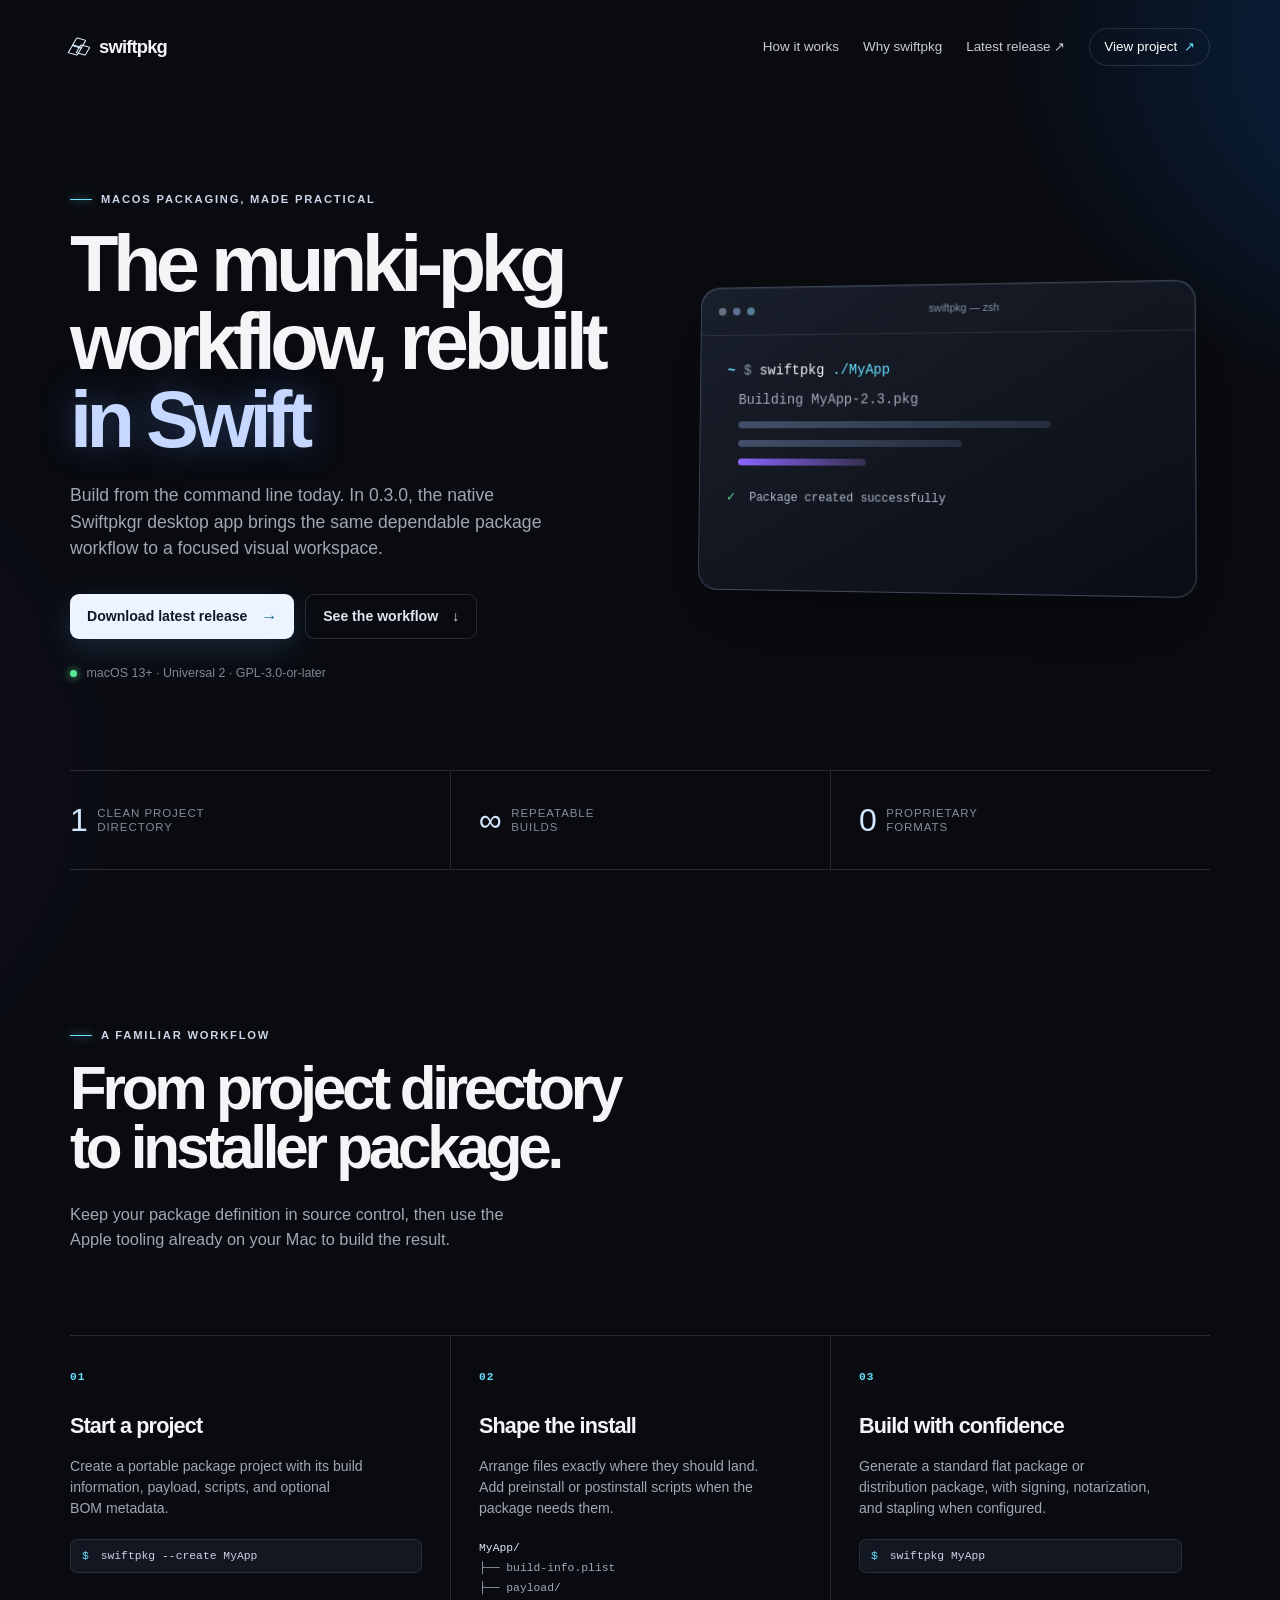
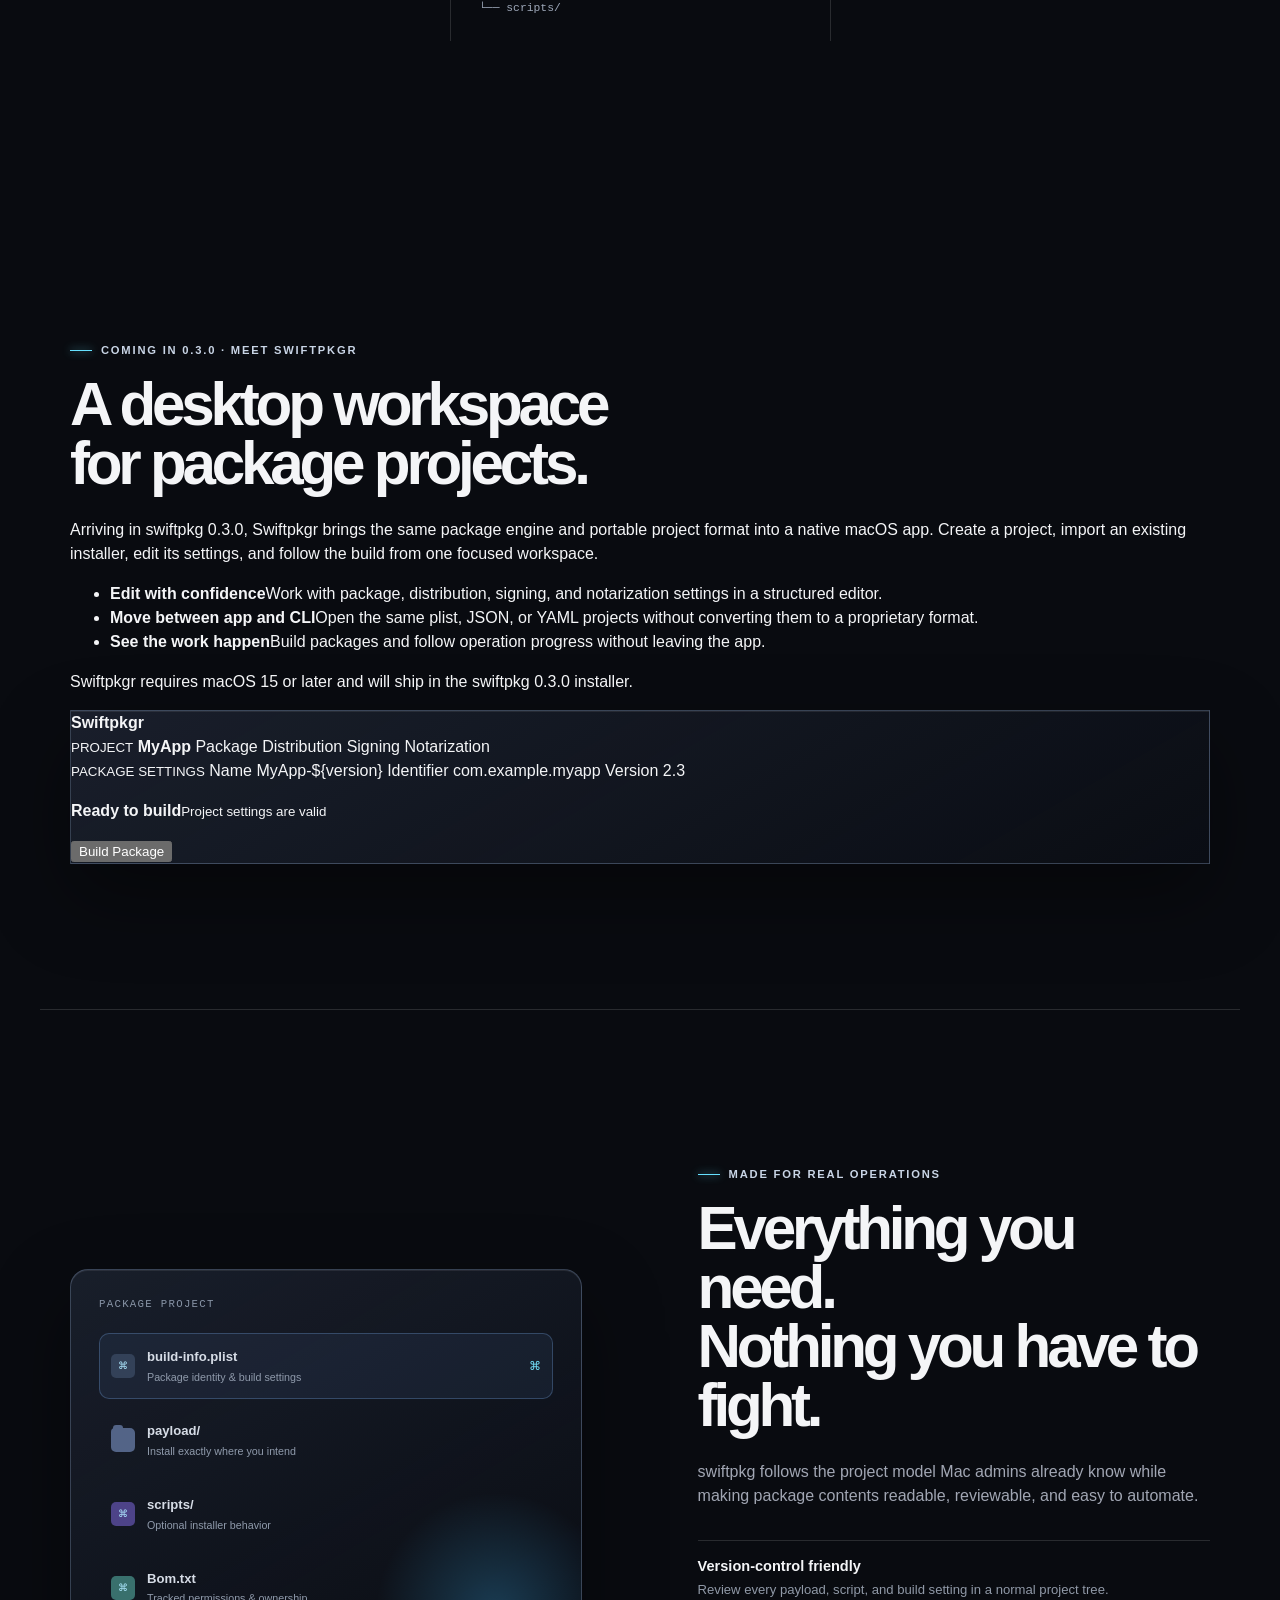
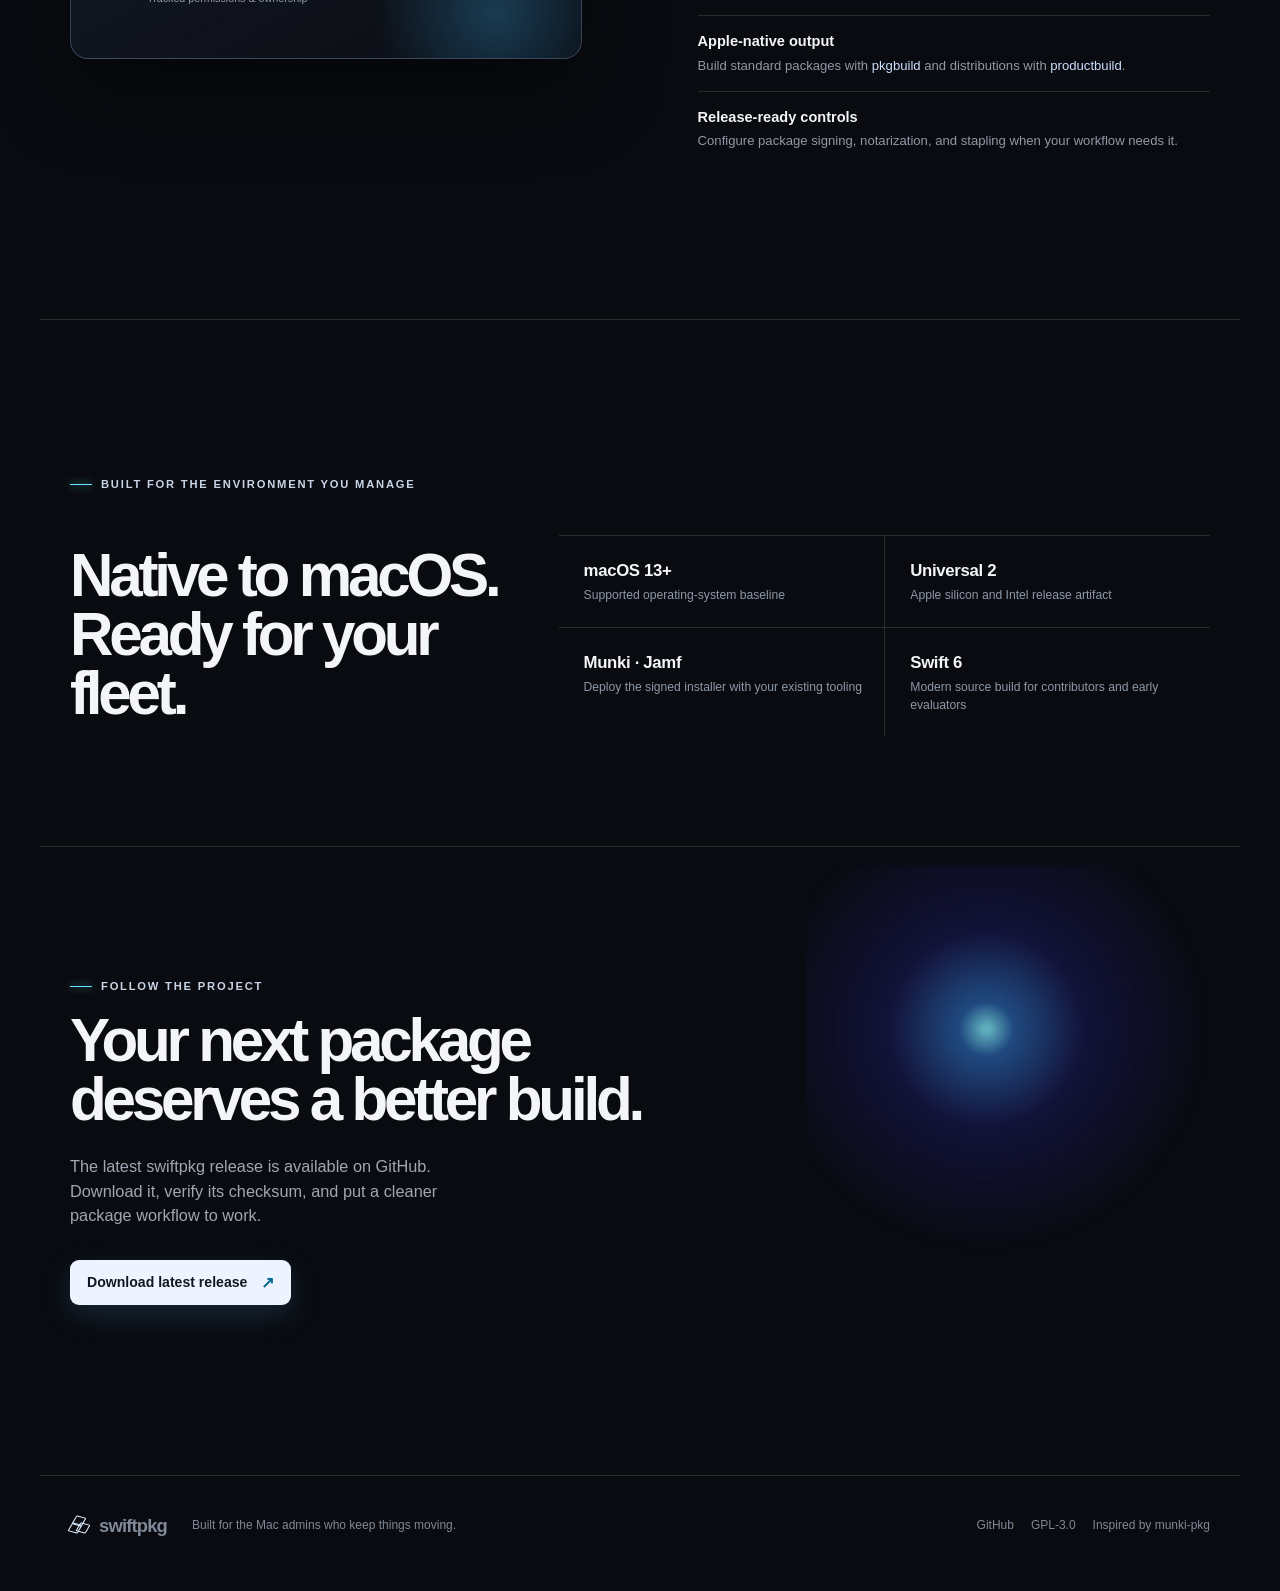
==== commit e88830de: "chore: move marketing changes to dedicated branch" ====
--- a/site/index.html
+++ b/site/index.html
@@ -10,9 +10,6 @@
   <meta property="og:description" content="The swiftpkg CLI today, plus the native Swiftpkgr desktop app coming in 0.3.0.">
   <meta property="og:url" content="https://codecarton.github.io/swiftpkg/">
   <meta property="og:image" content="https://codecarton.github.io/swiftpkg/assets/og.png">
-  <meta property="og:image:width" content="1731">
-  <meta property="og:image:height" content="909">
-  <meta property="og:image:alt" content="swiftpkg shown beside a precise charcoal package-build control panel with an orange status control.">
   <meta name="twitter:card" content="summary_large_image">
   <meta name="twitter:title" content="swiftpkg — Build better macOS installer packages">
   <meta name="twitter:description" content="The swiftpkg CLI today, plus the native Swiftpkgr desktop app coming in 0.3.0.">
@@ -29,10 +26,9 @@
     </a>
     <nav aria-label="Primary navigation">
       <a href="#workflow">How it works</a>
-      <a href="#desktop-app">Desktop app</a>
       <a href="#built-for-admins">Why swiftpkg</a>
       <a href="https://github.com/codecarton/swiftpkg/releases/latest">Latest release <span aria-hidden="true">↗</span></a>
-      <a class="nav-github" href="https://github.com/codecarton/swiftpkg">View on GitHub <span aria-hidden="true">↗</span></a>
+      <a class="nav-github" href="https://github.com/codecarton/swiftpkg">View project <span aria-hidden="true">↗</span></a>
     </nav>
   </header>
 
@@ -43,7 +39,7 @@
         <h1>The munki-pkg<br>workflow, rebuilt<br><em>in Swift</em></h1>
         <p class="lede">Build from the command line today. In 0.3.0, the native Swiftpkgr desktop app brings the same dependable package workflow to a focused visual workspace.</p>
         <div class="hero-actions">
-          <a class="button button-primary" href="https://github.com/codecarton/swiftpkg/releases/latest">Get swiftpkg <span aria-hidden="true">→</span></a>
+          <a class="button button-primary" href="https://github.com/codecarton/swiftpkg/releases/latest">Download latest release <span aria-hidden="true">→</span></a>
           <a class="button button-quiet" href="#workflow">See the workflow <span aria-hidden="true">↓</span></a>
         </div>
         <p class="availability"><span class="status-dot" aria-hidden="true"></span> macOS 13+ · Universal 2 · GPL-3.0-or-later</p>
@@ -55,7 +51,7 @@
           <div class="terminal-body">
             <p><b>~</b> <span class="muted">$</span> swiftpkg <span class="cyan">./MyApp</span></p>
             <p class="terminal-output">Building MyApp-2.3.pkg</p>
-            <div class="line long"></div><div class="line medium"></div><div class="line short accent"></div>
+            <div class="line long"></div><div class="line medium"></div><div class="line short violet"></div>
             <p class="terminal-success"><span>✓</span> Package created successfully</p>
           </div>
         </div>
@@ -143,7 +139,7 @@
       </div>
       <div class="feature-copy">
         <p class="eyebrow"><span></span> Made for real operations</p>
-        <h2>Projects you can review.<br>Packages ready to ship.</h2>
+        <h2>Everything you need.<br>Nothing you have to fight.</h2>
         <p>swiftpkg follows the project model Mac admins already know while making package contents readable, reviewable, and easy to automate.</p>
         <ul>
           <li><b>Version-control friendly</b><span>Review every payload, script, and build setting in a normal project tree.</span></li>
@@ -165,10 +161,11 @@
     </section>
 
     <section class="closing">
+      <div class="closing-orb" aria-hidden="true"></div>
       <p class="eyebrow"><span></span> Follow the project</p>
       <h2>Your next package<br>deserves a better build.</h2>
       <p>The latest swiftpkg release is available on GitHub. Download it, verify its checksum, and put a cleaner package workflow to work.</p>
-      <a class="button button-primary" href="https://github.com/codecarton/swiftpkg/releases/latest">Get swiftpkg <span aria-hidden="true">↗</span></a>
+      <a class="button button-primary" href="https://github.com/codecarton/swiftpkg/releases/latest">Download latest release <span aria-hidden="true">↗</span></a>
     </section>
   </main>
 
--- a/site/styles.css
+++ b/site/styles.css
@@ -1,852 +1,14 @@
-:root {
-  color-scheme: light;
-  --paper: #f2f0e8;
-  --paper-deep: #e7e4da;
-  --ink: #181815;
-  --muted: #66645d;
-  --line: #c9c5ba;
-  --panel: #24241f;
-  --panel-muted: #a9a79f;
-  --orange: #ed5b23;
-  --orange-dark: #c94313;
-  --success: #8fa66b;
-  --max: 1240px;
-}
-
-* { box-sizing: border-box; }
-
-html {
-  scroll-behavior: smooth;
-  overflow-x: hidden;
-}
-
-body {
-  margin: 0;
-  min-width: 320px;
-  background: var(--paper);
-  color: var(--ink);
-  font-family: "Helvetica Neue", Helvetica, Arial, sans-serif;
-  font-size: 16px;
-  line-height: 1.5;
-  overflow-x: hidden;
-}
-
-a { color: inherit; text-decoration: none; }
-
-.skip-link {
-  position: fixed;
-  top: -5rem;
-  left: 1rem;
-  z-index: 100;
-  padding: .65rem .9rem;
-  background: var(--ink);
-  color: var(--paper);
-  border-radius: 2px;
-}
-
-.skip-link:focus { top: 1rem; }
-
-.site-header {
-  max-width: var(--max);
-  margin: 0 auto;
-  min-height: 82px;
-  padding: 0 32px;
-  display: flex;
-  justify-content: space-between;
-  align-items: center;
-  border-bottom: 1px solid var(--line);
-}
-
-.brand {
-  display: inline-flex;
-  gap: 11px;
-  align-items: center;
-  font-size: 1.13rem;
-  font-weight: 700;
-  letter-spacing: -.035em;
-}
-
-.brand-mark {
-  width: 19px;
-  height: 19px;
-  display: grid;
-  grid-template-columns: repeat(3, 1fr);
-  gap: 2px;
-  align-items: end;
-}
-
-.brand-mark i {
-  display: block;
-  width: auto;
-  background: var(--ink);
-  border-radius: 1px;
-}
-
-.brand-mark i:nth-child(1) { height: 9px; }
-.brand-mark i:nth-child(2) { height: 14px; }
-.brand-mark i:nth-child(3) { height: 19px; }
-
-nav {
-  display: flex;
-  align-items: center;
-  gap: 25px;
-  color: #4d4b45;
-  font-size: .79rem;
-  font-weight: 550;
-}
-
-nav a,
-footer a {
-  transition: color .15s ease;
-}
-
-nav a:hover,
-footer a:hover { color: var(--orange-dark); }
-
-.nav-github {
-  min-height: 38px;
-  padding: 9px 14px;
-  background: var(--orange);
-  color: #fff;
-  border: 1px solid var(--orange);
-  border-radius: 2px;
-}
-
-.nav-github:hover {
-  background: var(--orange-dark);
-  color: #fff;
-  border-color: var(--orange-dark);
-}
-
-.nav-github span { margin-left: 4px; }
-
-.hero {
-  max-width: var(--max);
-  min-height: 685px;
-  margin: 0 auto;
-  padding: 92px 32px 84px;
-  display: grid;
-  grid-template-columns: 1.03fr .97fr;
-  align-items: center;
-  gap: clamp(44px, 7vw, 92px);
-}
-
-.eyebrow {
-  margin: 0;
-  display: flex;
-  align-items: center;
-  gap: 10px;
-  color: #56544e;
-  font-size: .67rem;
-  font-weight: 700;
-  letter-spacing: .16em;
-  line-height: 1.35;
-  text-transform: uppercase;
-}
-
-.eyebrow span {
-  width: 7px;
-  height: 7px;
-  flex: 0 0 auto;
-  background: var(--ink);
-  border-radius: 50%;
-}
-
-.hero h1,
-.section h2,
-.closing h2 {
-  margin: 19px 0 27px;
-  font-weight: 500;
-  letter-spacing: -.055em;
-  line-height: .96;
-}
-
-.hero h1 {
-  max-width: 650px;
-  font-size: clamp(3.7rem, 6.1vw, 6.1rem);
-}
-
-.hero h1 em {
-  position: relative;
-  display: inline-block;
-  font-style: normal;
-}
-
-.hero h1 em::after {
-  content: "";
-  position: absolute;
-  left: .03em;
-  right: .02em;
-  bottom: -.04em;
-  height: 5px;
-  background: var(--orange);
-}
-
-.lede {
-  max-width: 540px;
-  margin: 0;
-  color: var(--muted);
-  font-size: 1.05rem;
-  line-height: 1.65;
-}
-
-.hero-actions {
-  display: flex;
-  flex-wrap: wrap;
-  gap: 10px;
-  margin: 34px 0 25px;
-}
-
-.button {
-  min-height: 46px;
-  padding: 11px 17px;
-  display: inline-flex;
-  align-items: center;
-  justify-content: space-between;
-  gap: 30px;
-  border: 1px solid var(--ink);
-  border-radius: 2px;
-  font-size: .82rem;
-  font-weight: 700;
-  transition: background .15s ease, border-color .15s ease, color .15s ease;
-}
-
-.button-primary {
-  background: var(--orange);
-  border-color: var(--orange);
-  color: #fff;
-}
-
-.button-primary:hover {
-  background: var(--orange-dark);
-  border-color: var(--orange-dark);
-}
-
-.button-quiet { color: var(--ink); }
-
-.button-quiet:hover {
-  background: var(--ink);
-  color: var(--paper);
-}
-
-.availability {
-  margin: 0;
-  color: #77746c;
-  font-size: .73rem;
-}
-
-.status-dot {
-  width: 7px;
-  height: 7px;
-  margin-right: 7px;
-  display: inline-block;
-  background: var(--success);
-  border-radius: 50%;
-}
-
-.hero-art {
-  min-height: 390px;
-  display: flex;
-  align-items: center;
-  justify-content: center;
-}
-
-.glow-panel {
-  background: var(--panel);
-  color: #f3f1e9;
-  border: 1px solid #0d0d0b;
-  box-shadow: 12px 12px 0 #d9d5ca;
-}
-
-.terminal {
-  width: min(100%, 500px);
-  min-height: 345px;
-  overflow: hidden;
-  border-radius: 4px;
-}
-
-.terminal-top {
-  height: 61px;
-  padding: 0 20px;
-  display: flex;
-  align-items: center;
-  gap: 10px;
-  border-bottom: 1px solid #44443d;
-}
-
-.terminal-top span {
-  width: 10px;
-  height: 10px;
-  background: #74736b;
-  border: 1px solid #10100e;
-  border-radius: 50%;
-}
-
-.terminal-top span:first-child { background: var(--orange); }
-
-.terminal-top p {
-  margin: 0 0 0 auto;
-  color: #99978f;
-  font: 600 .61rem ui-monospace, SFMono-Regular, Menlo, monospace;
-  letter-spacing: .08em;
-  text-transform: uppercase;
-}
-
-.terminal-body {
-  padding: 38px 34px;
-  color: #f2f0e8;
-  font: 500 .86rem/1.5 ui-monospace, SFMono-Regular, Menlo, monospace;
-}
-
-.terminal-body p { margin: 0 0 17px; }
-.terminal-body b,
-.terminal-body .cyan { color: #fff; }
-.terminal-body b { font-weight: 500; }
-.terminal-body .muted { color: #8b8981; }
-.terminal-body .cyan { text-decoration: underline; text-decoration-color: var(--orange); text-underline-offset: 3px; }
-.terminal-output { padding-left: 14px; color: var(--panel-muted); }
-
-.line {
-  height: 6px;
-  margin: 13px 0 0 14px;
-  background: #55554e;
-  border-radius: 1px;
-}
-
-.line.long { width: 72%; }
-.line.medium { width: 51%; }
-.line.short { width: 29%; }
-.line.accent { background: var(--orange); }
-
-.terminal-success {
-  margin-top: 29px !important;
-  color: #c6c4bc;
-  font-size: .73rem;
-}
-
-.terminal-success span {
-  margin-right: 8px;
-  color: #b8c994;
-}
-
-.proof {
-  max-width: var(--max);
-  margin: 0 auto;
-  padding: 0 32px;
-  display: grid;
-  grid-template-columns: repeat(3, 1fr);
-}
-
-.proof div {
-  min-height: 105px;
-  padding: 25px 0;
-  display: flex;
-  align-items: center;
-  gap: 15px;
-  border-top: 1px solid var(--line);
-  border-bottom: 1px solid var(--line);
-}
-
-.proof div + div {
-  padding-left: 28px;
-  border-left: 1px solid var(--line);
-}
-
-.proof strong {
-  color: var(--ink);
-  font-size: 2.25rem;
-  font-weight: 400;
-  letter-spacing: -.08em;
-}
-
-.proof span {
-  color: #77746c;
-  font-size: .65rem;
-  letter-spacing: .11em;
-  line-height: 1.35;
-  text-transform: uppercase;
-}
-
-.section {
-  max-width: var(--max);
-  margin: 0 auto;
-  padding: 145px 32px;
-}
-
-.section h2,
-.closing h2 {
-  font-size: clamp(2.65rem, 4.7vw, 4.7rem);
-}
-
-.section-intro { max-width: 670px; }
-
-.section-intro > p:last-child {
-  max-width: 490px;
-  color: var(--muted);
-  font-size: 1rem;
-  line-height: 1.65;
-}
-
-.steps {
-  margin: 0;
-  padding: 66px 0 0;
-  display: grid;
-  grid-template-columns: repeat(3, 1fr);
-  list-style: none;
-}
-
-.steps li {
-  min-height: 280px;
-  padding: 27px 29px 22px 0;
-  border-top: 1px solid var(--line);
-}
-
-.steps li + li {
-  padding-left: 29px;
-  border-left: 1px solid var(--line);
-}
-
-.step-number {
-  color: #5d5b55;
-  font: 700 .65rem ui-monospace, SFMono-Regular, Menlo, monospace;
-  letter-spacing: .11em;
-}
-
-.steps h3 {
-  margin: 25px 0 10px;
-  font-size: 1.27rem;
-  font-weight: 600;
-  letter-spacing: -.035em;
-}
-
-.steps p {
-  max-width: 300px;
-  color: var(--muted);
-  font-size: .85rem;
-  line-height: 1.6;
-}
-
-.steps code,
-.tree {
-  margin-top: 21px;
-  display: block;
-  color: #44423d;
-  font: 500 .69rem/1.7 ui-monospace, SFMono-Regular, Menlo, monospace;
-}
-
-.steps code {
-  padding: 10px 11px;
-  background: var(--paper-deep);
-  border-left: 3px solid var(--orange);
-  white-space: nowrap;
-}
-
-.steps code span { margin-right: 5px; color: var(--orange-dark); }
-.tree span { display: block; }
-.tree span:first-child { color: var(--ink); font-weight: 700; }
-
-.desktop,
-.feature {
-  border-top: 1px solid var(--line);
-  display: grid;
-  grid-template-columns: .9fr 1.1fr;
-  gap: clamp(46px, 8vw, 110px);
-  align-items: center;
-}
-
-.desktop-copy > p:not(.eyebrow),
-.feature-copy > p:not(.eyebrow) {
-  color: var(--muted);
-  font-size: .96rem;
-  line-height: 1.65;
-}
-
-.desktop-copy ul,
-.feature-copy ul {
-  margin: 26px 0;
-  padding: 0;
-  list-style: none;
-}
-
-.desktop-copy li,
-.feature-copy li {
-  padding: 14px 0;
-  border-top: 1px solid var(--line);
-}
-
-.desktop-copy li b,
-.desktop-copy li span,
-.feature-copy li b,
-.feature-copy li span {
-  display: block;
-}
-
-.desktop-copy li b,
-.feature-copy li b {
-  font-size: .87rem;
-  font-weight: 700;
-}
-
-.desktop-copy li span,
-.feature-copy li span {
-  margin-top: 4px;
-  color: #77746c;
-  font-size: .78rem;
-  line-height: 1.5;
-}
-
-.desktop-copy .desktop-availability {
-  padding-left: 13px;
-  color: #737068;
-  border-left: 3px solid var(--ink);
-  font-size: .73rem;
-}
-
-.app-window {
-  min-height: 420px;
-  overflow: hidden;
-  border-radius: 4px;
-}
-
-.app-titlebar {
-  height: 54px;
-  padding: 0 18px;
-  display: flex;
-  align-items: center;
-  gap: 8px;
-  border-bottom: 1px solid #44443d;
-}
-
-.app-titlebar span {
-  width: 9px;
-  height: 9px;
-  background: #77766e;
-  border: 1px solid #121210;
-  border-radius: 50%;
-}
-
-.app-titlebar span:first-child { background: var(--orange); }
-
-.app-titlebar b {
-  margin: auto;
-  color: #aaa89f;
-  font-size: .68rem;
-  font-weight: 600;
-}
-
-.app-content {
-  min-height: 366px;
-  display: grid;
-  grid-template-columns: 145px 1fr;
-}
-
-.app-content aside {
-  padding: 25px 14px;
-  display: flex;
-  flex-direction: column;
-  gap: 4px;
-  background: #1b1b18;
-  border-right: 1px solid #44443d;
-}
-
-.app-content small {
-  color: #85837b;
-  font-size: .57rem;
-  letter-spacing: .1em;
-}
-
-.app-content aside > b {
-  margin: 5px 7px 15px;
-  font-size: .8rem;
-}
-
-.app-content aside a {
-  padding: 7px 8px;
-  color: #9b9991;
-  font-size: .69rem;
-  border-left: 2px solid transparent;
-}
-
-.app-content aside a.active {
-  color: #fff;
-  border-left-color: var(--orange);
-}
-
-.app-editor { padding: 29px 25px; }
-.app-editor > small { display: block; margin-bottom: 23px; }
-
-.app-editor label {
-  margin: 14px 0;
-  display: block;
-  color: #aaa79f;
-  font-size: .67rem;
-}
-
-.app-editor label span {
-  margin-top: 5px;
-  padding: 9px 10px;
-  display: block;
-  background: #1d1d19;
-  color: #e0ded6;
-  border: 1px solid #4b4a43;
-  border-radius: 2px;
-  font: 500 .68rem ui-monospace, SFMono-Regular, Menlo, monospace;
-}
-
-.build-row {
-  margin-top: 25px;
-  padding-top: 20px;
-  display: flex;
-  align-items: center;
-  gap: 9px;
-  border-top: 1px solid #44443d;
-}
-
-.build-row i {
-  width: 7px;
-  height: 7px;
-  background: var(--success);
-  border-radius: 50%;
-}
-
-.build-row p { margin: 0; }
-
-.build-row b,
-.build-row small {
-  display: block;
-  font-size: .63rem;
-}
-
-.build-row small {
-  margin-top: 2px;
-  color: #85837b;
-  letter-spacing: 0;
-}
-
-.build-row button {
-  margin-left: auto;
-  padding: 8px 11px;
-  background: var(--orange);
-  color: #fff;
-  border: 0;
-  border-radius: 2px;
-  font-size: .63rem;
-  font-weight: 700;
-}
-
-.feature { grid-template-columns: 1fr 1fr; }
-
-.feature-visual {
-  min-height: 390px;
-  padding: 29px;
-  overflow: hidden;
-  border-radius: 4px;
-}
-
-.visual-label {
-  margin-bottom: 24px;
-  color: #929088;
-  font: 600 .63rem ui-monospace, SFMono-Regular, Menlo, monospace;
-  letter-spacing: .12em;
-  text-transform: uppercase;
-}
-
-.file-card {
-  margin: 8px 0;
-  padding: 13px 11px;
-  display: flex;
-  gap: 12px;
-  align-items: center;
-  color: #dad8d0;
-  border: 1px solid transparent;
-  border-radius: 2px;
-}
-
-.file-card.focus {
-  background: #1b1b18;
-  border-color: #515047;
-}
-
-.file-card b,
-.file-card small { display: block; }
-.file-card b { font-size: .79rem; font-weight: 600; }
-.file-card small { margin-top: 2px; color: #949189; font-size: .65rem; }
-.file-card i { margin-left: auto; color: var(--orange); font-size: .72rem; font-style: normal; }
-
-.file-icon {
-  position: relative;
-  width: 24px;
-  height: 24px;
-  flex: 0 0 auto;
-  background: #5e5c55;
-  border-radius: 2px;
-}
-
-.file-icon.folder {
-  background: #6d6b63;
-  border-radius: 2px;
-}
-
-.file-icon.folder::before {
-  content: "";
-  position: absolute;
-  top: -3px;
-  left: 2px;
-  width: 10px;
-  height: 5px;
-  background: #6d6b63;
-  border-radius: 2px 2px 0 0;
-}
-
-.file-icon.plist::after,
-.file-icon.script::after,
-.file-icon.bom::after {
-  content: "⌘";
-  position: absolute;
-  inset: 4px;
-  color: #ddd9cf;
-  font-size: 10px;
-  text-align: center;
-}
-
-.file-icon.script { background: #615f57; }
-.file-icon.bom { background: #77756b; }
-.feature-copy code { color: var(--ink); font: inherit; }
-
-.compatibility {
-  padding-bottom: 110px;
-  border-top: 1px solid var(--line);
-}
-
-.compat-grid {
-  margin-top: 44px;
-  display: grid;
-  grid-template-columns: 1.5fr 1fr 1fr;
-}
-
-.compat-grid h2 {
-  grid-row: span 2;
-  align-self: center;
-  margin: 0;
-}
-
-.compat-grid div {
-  padding: 23px 10px 23px 25px;
-  border-top: 1px solid var(--line);
-}
-
-.compat-grid div:nth-of-type(2),
-.compat-grid div:nth-of-type(4) {
-  border-left: 1px solid var(--line);
-}
-
-.compat-grid b,
-.compat-grid span { display: block; }
-
-.compat-grid b {
-  font-size: 1rem;
-  font-weight: 650;
-  letter-spacing: -.02em;
-}
-
-.compat-grid span {
-  margin-top: 4px;
-  color: #77746c;
-  font-size: .72rem;
-}
-
-.closing {
-  max-width: var(--max);
-  margin: 0 auto 50px;
-  padding: 115px 32px;
-  position: relative;
-  border-top: 1px solid var(--line);
-  border-bottom: 1px solid var(--line);
-}
-
-.closing::after {
-  content: "";
-  position: absolute;
-  top: 0;
-  right: 32px;
-  width: 21%;
-  height: 8px;
-  background: var(--orange);
-}
-
-.closing > p:not(.eyebrow) {
-  max-width: 440px;
-  color: var(--muted);
-  font-size: 1rem;
-  line-height: 1.65;
-}
-
-.closing .button { margin-top: 17px; }
-
-footer {
-  max-width: var(--max);
-  margin: 0 auto;
-  padding: 29px 32px 45px;
-  display: flex;
-  align-items: center;
-  gap: 25px;
-  color: #77746c;
-  font-size: .72rem;
-}
-
-footer p { margin-right: auto; }
-footer div { display: flex; gap: 18px; }
-
-:focus-visible {
-  outline: 3px solid var(--orange);
-  outline-offset: 3px;
-}
-
-@media (max-width: 850px) {
-  .site-header { min-height: 72px; padding: 0 20px; }
-  .site-header nav > a:not(.nav-github) { display: none; }
-  .hero { grid-template-columns: 1fr; padding: 70px 20px 60px; gap: 45px; }
-  .hero-art { min-height: auto; }
-  .proof { padding: 0 20px; }
-  .proof div { gap: 9px; }
-  .proof div + div { padding-left: 13px; }
-  .section { padding: 100px 20px; }
-  .steps { grid-template-columns: 1fr; padding-top: 38px; }
-  .steps li,
-  .steps li + li { min-height: auto; padding: 25px 0; border-left: 0; }
-  .desktop,
-  .feature { grid-template-columns: 1fr; gap: 55px; }
-  .compat-grid { grid-template-columns: 1fr 1fr; }
-  .compat-grid h2 { grid-column: span 2; grid-row: auto; margin-bottom: 23px; }
-  .compat-grid div:nth-of-type(2),
-  .compat-grid div:nth-of-type(4) { border-left: 0; }
-  .compat-grid div:nth-of-type(even) { border-left: 1px solid var(--line); }
-  .closing { padding: 90px 20px; }
-  .closing::after { right: 20px; }
-  footer { padding: 25px 20px 35px; display: block; }
-  footer p { margin: 16px 0; }
-  footer div { flex-wrap: wrap; }
-}
-
-@media (max-width: 480px) {
-  .hero h1 { font-size: 3.45rem; }
-  .hero h1 em::after { height: 4px; }
-  .terminal-body { padding: 30px 19px; font-size: .74rem; }
-  .terminal-top p { display: none; }
-  .glow-panel { box-shadow: 7px 7px 0 #d9d5ca; }
-  .proof strong { font-size: 1.7rem; }
-  .proof span { font-size: .55rem; letter-spacing: .07em; }
-  .app-content { grid-template-columns: 108px 1fr; }
-  .app-editor { padding: 24px 14px; }
-  .build-row button { padding: 8px; }
-  .compat-grid div { padding: 18px 8px; }
-  .closing h2 { font-size: 2.75rem; }
-  .button { width: 100%; }
-}
-
-@media (prefers-reduced-motion: reduce) {
-  html { scroll-behavior: auto; }
-  nav a,
-  footer a,
-  .button { transition: none; }
-}
+:root { color-scheme: dark; --ink:#f4f5f7; --muted:#a1a6b3; --line:rgba(255,255,255,.13); --panel:rgba(17,21,31,.62); --cyan:#66e1ff; --violet:#a88bff; --max:1200px; }
+* { box-sizing:border-box; } html { scroll-behavior:smooth; overflow-x:hidden; } body { margin:0; min-width:320px; background:radial-gradient(ellipse 52rem 36rem at calc(100% + 18rem) 3rem,rgba(11,121,255,.31),transparent 68%),radial-gradient(ellipse 55rem 42rem at -28rem 48rem,rgba(118,76,255,.15),transparent 68%),#090b10; background-repeat:no-repeat; color:var(--ink); font-family:ui-sans-serif,-apple-system,BlinkMacSystemFont,"SF Pro Display","Segoe UI",sans-serif; line-height:1.5; overflow-x:hidden; }
+a { color:inherit; text-decoration:none; } .skip-link { position:fixed; top:-5rem; left:1rem; z-index:10; background:white; color:#111; padding:.6rem .9rem; border-radius:.45rem; } .skip-link:focus { top:1rem; }
+.site-header { max-width:var(--max); margin:auto; padding:28px 30px; display:flex; justify-content:space-between; align-items:center; } .brand { display:inline-flex; gap:10px; align-items:center; font-weight:740; letter-spacing:-.045em; font-size:1.15rem; }.brand-mark { position:relative; width:19px; height:18px; display:inline-block; }.brand-mark i { position:absolute; display:block; width:10px; height:10px; border:1.4px solid #dfefff; transform:rotate(30deg) skewY(-15deg); border-radius:1px; }.brand-mark i:nth-child(1){left:4px;top:0}.brand-mark i:nth-child(2){left:0;top:7px}.brand-mark i:nth-child(3){left:8px;top:7px}
+nav { display:flex; align-items:center; gap:24px; font-size:.84rem; color:#c8cbd3; } nav a:hover, footer a:hover { color:white; } .nav-github { border:1px solid var(--line); border-radius:99px; padding:8px 14px; color:white; }.nav-github span { color:var(--cyan); margin-left:3px; }
+.hero { min-height:650px; max-width:var(--max); margin:auto; padding:86px 30px 75px; display:grid; grid-template-columns:1.03fr .97fr; align-items:center; gap:30px; }.eyebrow { color:#c9d5e6; font-size:.7rem; text-transform:uppercase; letter-spacing:.16em; font-weight:700; display:flex; align-items:center; gap:9px; }.eyebrow span { width:22px; height:1px; background:var(--cyan); box-shadow:0 0 8px var(--cyan); }.hero h1,.section h2,.closing h2 { letter-spacing:-.07em; line-height:.98; margin:17px 0 24px; font-weight:650; }.hero h1 { font-size:clamp(3.5rem,6.2vw,6rem); }.hero h1 em { font-style:normal; color:#c6d8ff; text-shadow:0 0 34px rgba(104,153,255,.34); }.lede { max-width:500px; font-size:1.1rem; color:var(--muted); }.hero-actions { display:flex; flex-wrap:wrap; gap:11px; margin:32px 0 25px; }.button { min-height:44px; padding:11px 17px; border-radius:9px; display:inline-flex; align-items:center; gap:14px; font-size:.88rem; font-weight:670; transition:transform .2s, background .2s; }.button:hover { transform:translateY(-2px); }.button-primary { background:#edf4ff; color:#111722; box-shadow:0 10px 30px rgba(99,184,255,.16); }.button-primary span { color:#076b91; font-size:1.12em; }.button-quiet { color:#dfe6f0; border:1px solid var(--line); }.availability { color:#7e8795; font-size:.78rem; }.status-dot { display:inline-block; width:7px; height:7px; border-radius:50%; background:#59e69a; box-shadow:0 0 9px #59e69a; margin-right:6px; }
+.hero-art { position:relative; min-height:390px; display:flex; align-items:center; justify-content:center; }.glow-panel { background:linear-gradient(150deg,rgba(31,38,53,.72),rgba(11,15,24,.45)); border:1px solid rgba(181,210,255,.25); box-shadow:0 32px 80px rgba(0,0,0,.4),inset 0 1px rgba(255,255,255,.08); }.terminal { width:min(100%,500px); min-height:310px; border-radius:20px; overflow:hidden; transform:perspective(1100px) rotateY(-7deg) rotateX(2deg); }.terminal-top { height:49px; border-bottom:1px solid rgba(255,255,255,.09); display:flex; align-items:center; gap:7px; padding:0 18px; }.terminal-top span { width:8px;height:8px;border-radius:50%;background:#667083; }.terminal-top span:nth-child(2){background:#5e718e}.terminal-top span:nth-child(3){background:#567c91}.terminal-top p { margin-left:auto;margin-right:auto;font-size:.66rem;color:#8590a1; }.terminal-body { padding:28px; font:500 .88rem ui-monospace,SFMono-Regular,Menlo,monospace; color:#f2f4f9; }.terminal-body p { margin:0 0 14px; }.terminal-body b,.terminal-body .cyan { color:#65dffd; }.terminal-body .muted { color:#8a94a5; }.terminal-output { color:#a1a9b7; padding-left:12px; }.line { height:7px; margin:12px 0 0 12px; border-radius:9px; background:linear-gradient(90deg,#44506b,#252d3d); }.line.long{width:72%}.line.medium{width:52%}.line.short{width:30%}.line.violet{background:linear-gradient(90deg,#8c64ff,#34304c);}.terminal-success { margin-top:25px!important; color:#aeb8ca; font-size:.75rem; }.terminal-success span { color:#59e69a; margin-right:7px; }.package-cube { position:absolute; width:142px; height:132px; right:-13px; bottom:-3px; filter:drop-shadow(0 16px 22px rgba(51,121,255,.42)); }.cube-cavity,.cube-flap,.cube-face{position:absolute;display:block;border:1px solid rgba(245,250,255,.88);}.cube-cavity{z-index:1;left:17px;top:33px;width:108px;height:46px;background:linear-gradient(145deg,#0b1a30,#1b3859);clip-path:polygon(50% 0,100% 50%,50% 100%,0 50%);border:0;box-shadow:inset 0 8px 17px rgba(0,0,0,.38)}.cube-flap{z-index:2;background:linear-gradient(145deg,#f9fcff,#bedfff);transform-origin:center}.flap-back{left:29px;top:1px;width:84px;height:42px;clip-path:polygon(0 0,100% 0,88% 100%,12% 100%)}.flap-left{left:0;top:26px;width:48px;height:55px;clip-path:polygon(0 0,100% 16%,100% 67%,0 100%);background:linear-gradient(135deg,#eaf5ff,#b0d3f5)}.flap-right{right:0;top:26px;width:48px;height:55px;clip-path:polygon(0 16%,100% 0,100% 100%,0 67%);background:linear-gradient(135deg,#c1e1fc,#f6fbff)}.flap-front{left:35px;top:58px;width:72px;height:31px;clip-path:polygon(0 0,100% 0,74% 100%,26% 100%);background:linear-gradient(180deg,#d8edff,#a9d3f8)}.cube-face{z-index:3;top:62px;width:71px;height:69px}.left-face{left:0;clip-path:polygon(0 0,100% 25%,100% 100%,0 69%);background:linear-gradient(125deg,#e5f3ff,#95c8f3)}.right-face{right:0;clip-path:polygon(0 25%,100% 0,100% 69%,0 100%);background:linear-gradient(125deg,#add8f8,#eff8ff)}
+.proof { max-width:var(--max); margin:0 auto; padding:0 30px; display:grid; grid-template-columns:repeat(3,1fr); }.proof div { border-top:1px solid var(--line); border-bottom:1px solid var(--line); padding:25px 0; display:flex; align-items:center; gap:12px; }.proof div+div{border-left:1px solid var(--line);padding-left:28px}.proof strong{font-size:2rem;font-weight:540;letter-spacing:-.08em;color:#d4e9ff}.proof span{font-size:.72rem;line-height:1.25;color:#848b98;text-transform:uppercase;letter-spacing:.08em}
+.section { max-width:var(--max); margin:0 auto; padding:145px 30px; }.section h2,.closing h2 { font-size:clamp(2.6rem,4.7vw,4.6rem); }.section-intro { max-width:610px; }.section-intro > p:last-child { color:var(--muted); max-width:470px; font-size:1.02rem; }.steps { list-style:none; padding:67px 0 0; margin:0; display:grid; grid-template-columns:repeat(3,1fr); gap:0; counter-reset:steps; }.steps li { position:relative; padding:27px 28px 22px 0; border-top:1px solid var(--line); min-height:265px; }.steps li+li{padding-left:28px;border-left:1px solid var(--line)}.step-number{font:600 .7rem ui-monospace,monospace;color:var(--cyan);letter-spacing:.1em}.steps h3{font-size:1.35rem;letter-spacing:-.04em;margin:23px 0 9px}.steps p{color:var(--muted);font-size:.88rem;max-width:295px}.steps code,.tree { display:block;margin-top:20px;font:500 .71rem ui-monospace,monospace;color:#cbd3df; }.steps code { background:#121722;border:1px solid rgba(255,255,255,.09);padding:10px 11px;border-radius:7px;white-space:nowrap}.steps code span{color:var(--cyan);margin-right:5px}.tree{color:#9ea8b9;line-height:1.75}.tree span{display:block}.tree span:first-child{color:#d9e7f7}
+.feature { display:grid; grid-template-columns:1fr 1fr; gap:clamp(40px,9vw,130px); align-items:center; border-top:1px solid var(--line); }.feature-visual { border-radius:18px;padding:28px;min-height:390px;position:relative;overflow:hidden; }.feature-visual:after{content:"";position:absolute;inset:auto -40px -80px auto;width:250px;height:250px;background:radial-gradient(circle,rgba(67,190,255,.26),transparent 68%)}.visual-label{font:.67rem ui-monospace,monospace;color:#8995a7;text-transform:uppercase;letter-spacing:.12em;margin-bottom:23px}.file-card{display:flex;gap:12px;align-items:center;padding:13px 11px;margin:8px 0;border:1px solid transparent;border-radius:10px;color:#d6dce6;position:relative;z-index:1}.file-card.focus{background:rgba(73,103,151,.14);border-color:rgba(133,191,255,.26)}.file-card b,.file-card small{display:block}.file-card b{font-size:.82rem;font-weight:600}.file-card small{font-size:.67rem;color:#8f9aab;margin-top:2px}.file-card i{margin-left:auto;font-style:normal;color:#75e4ff;font-size:.75rem}.file-icon{width:24px;height:24px;flex:none;position:relative;border-radius:5px;background:#334158}.file-icon.folder{background:#536487;border-radius:4px 5px 5px 5px}.file-icon.folder:before{content:"";position:absolute;top:-3px;left:2px;width:10px;height:5px;background:#536487;border-radius:3px 3px 0 0}.file-icon.plist:after,.file-icon.script:after,.file-icon.bom:after{content:"⌘";font-size:10px;position:absolute;inset:4px;text-align:center;color:#aee8ff}.file-icon.script{background:#4d4388}.file-icon.bom{background:#39706d}.feature-copy>p:not(.eyebrow){color:var(--muted);font-size:1rem}.feature-copy ul{list-style:none;padding:8px 0;margin:24px 0 0}.feature-copy li{padding:15px 0;border-top:1px solid var(--line)}.feature-copy b,.feature-copy li span{display:block}.feature-copy b{font-size:.91rem}.feature-copy li span{font-size:.82rem;color:#9099a7;margin-top:3px}.feature-copy code{font:inherit;color:#cbdfff}
+.compatibility { border-top:1px solid var(--line); padding-bottom:110px; }.compat-grid { display:grid;grid-template-columns:1.5fr 1fr 1fr;gap:0;margin-top:42px; }.compat-grid h2{grid-row:span 2;margin:0;align-self:center}.compat-grid div{border-top:1px solid var(--line);padding:22px 10px 22px 25px}.compat-grid div:nth-of-type(2),.compat-grid div:nth-of-type(4){border-left:1px solid var(--line)}.compat-grid b,.compat-grid span{display:block}.compat-grid b{font-size:1.05rem;letter-spacing:-.02em}.compat-grid span{font-size:.76rem;color:#8e98a8;margin-top:3px}
+.closing { max-width:var(--max);margin:0 auto 50px;padding:120px 30px;border-top:1px solid var(--line);position:relative;overflow:hidden; }.closing h2{position:relative;z-index:1}.closing>p:not(.eyebrow){max-width:430px;color:var(--muted);font-size:1.02rem;position:relative;z-index:1}.closing .button{position:relative;z-index:1;margin-top:16px}.closing-orb{position:absolute;right:2%;top:18px;width:410px;height:410px;background:radial-gradient(circle at 44% 40%,rgba(129,237,255,.8) 0 1%,rgba(58,145,255,.52) 8%,rgba(59,52,225,.22) 29%,transparent 67%);filter:blur(1px);opacity:.9} footer{max-width:var(--max);margin:auto;padding:28px 30px 45px;border-top:1px solid var(--line);display:flex;align-items:center;gap:25px;color:#808997;font-size:.75rem}footer p{margin-right:auto}footer div{display:flex;gap:17px}
+@media (max-width:800px){.site-header{padding:20px}.site-header nav>a:not(.nav-github){display:none}.hero{grid-template-columns:1fr;padding:62px 20px 50px;gap:25px}.hero-art{min-height:315px}.terminal{transform:none}.proof{padding:0 20px}.proof div{gap:8px}.proof div+div{padding-left:12px}.section{padding:95px 20px}.steps{grid-template-columns:1fr;padding-top:35px}.steps li,.steps li+li{padding:24px 0;min-height:auto;border-left:0}.feature{grid-template-columns:1fr;gap:50px}.compat-grid{grid-template-columns:1fr 1fr}.compat-grid h2{grid-column:span 2;grid-row:auto;margin-bottom:20px}.compat-grid div:nth-of-type(2),.compat-grid div:nth-of-type(4){border-left:0}.compat-grid div:nth-of-type(even){border-left:1px solid var(--line)}.closing{padding:85px 20px}.closing-orb{opacity:.48;right:-180px}.package-cube{right:0;transform:scale(.8)}footer{padding:25px 20px 35px;display:block}footer p{margin:16px 0}footer div{flex-wrap:wrap}}
+@media (max-width:440px){.hero h1{font-size:3.4rem}.hero-art{margin-inline:-5px}.terminal-body{padding:22px 16px;font-size:.76rem}.terminal-top p{display:none}.proof strong{font-size:1.6rem}.proof span{font-size:.58rem}.compat-grid div{padding:17px 8px}.closing h2{font-size:2.65rem}.button{width:100%;justify-content:space-between}}@media (prefers-reduced-motion:reduce){html{scroll-behavior:auto}.button{transition:none}}
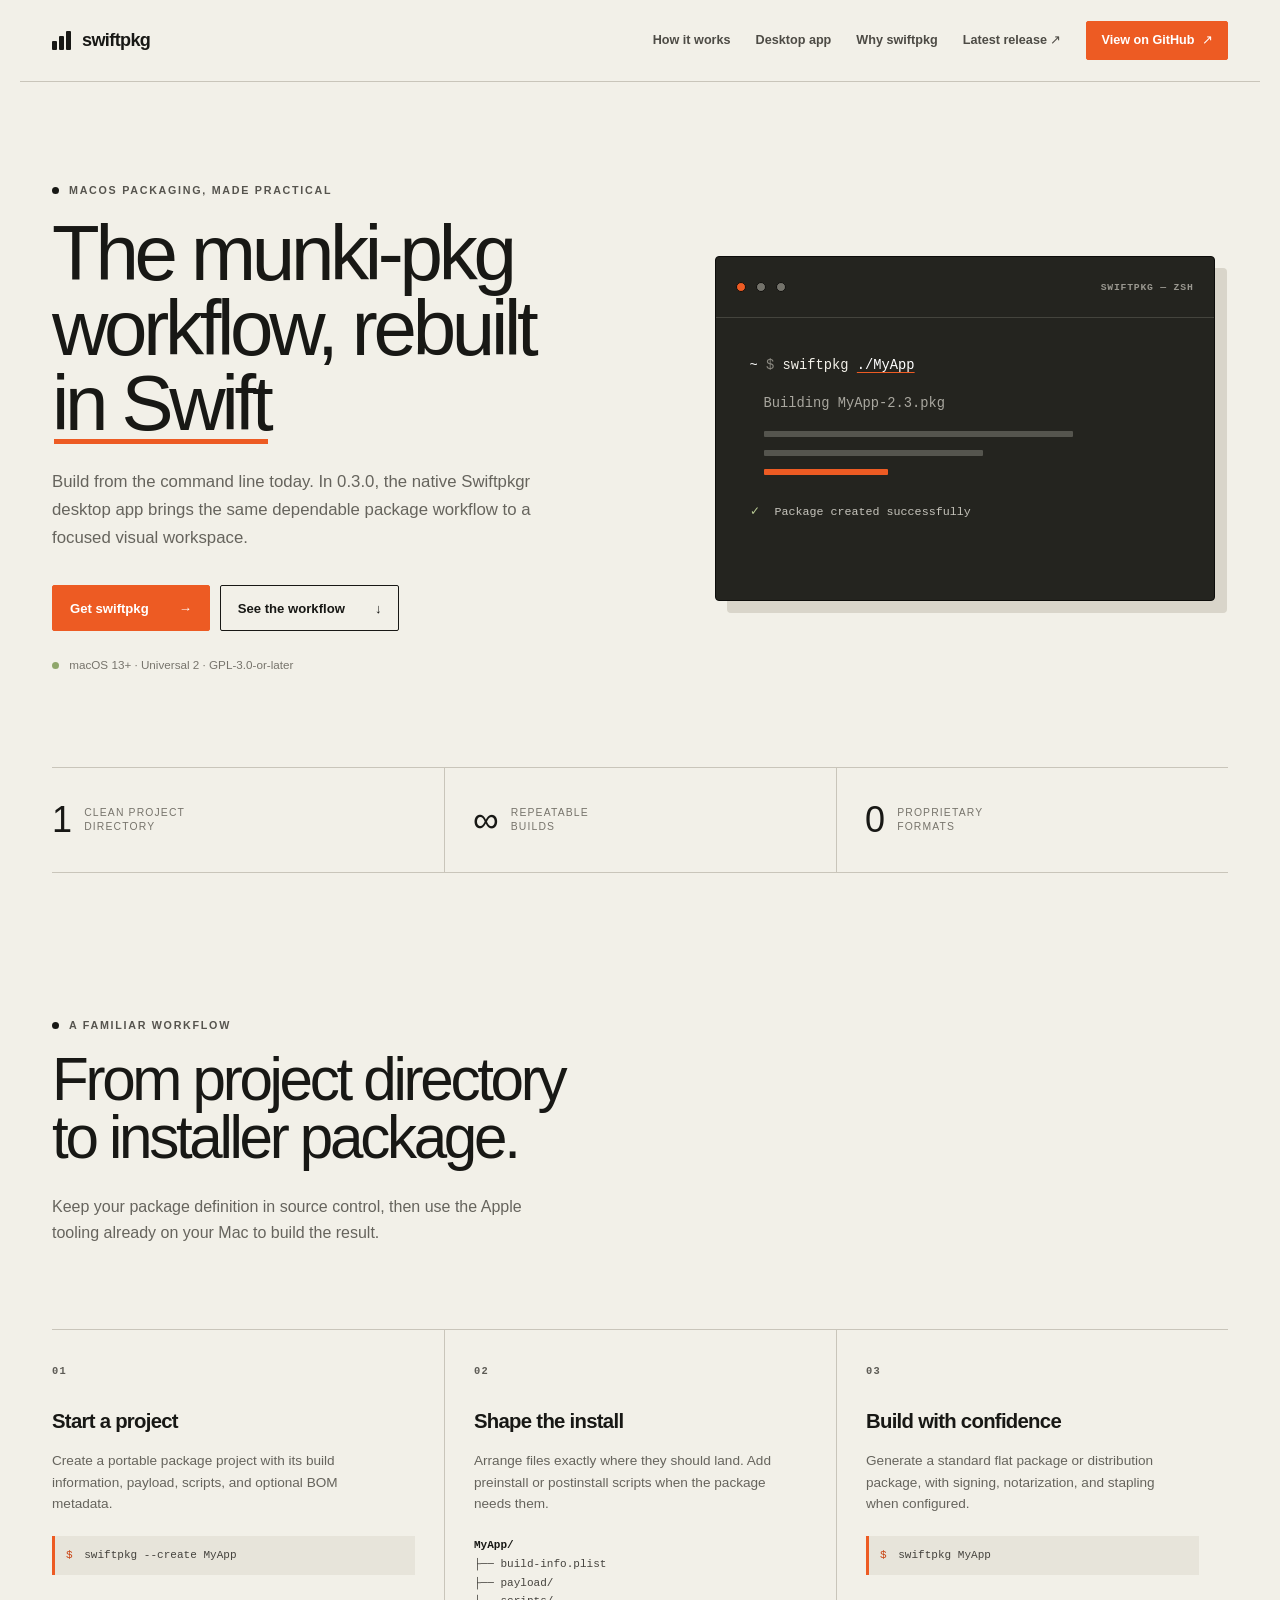
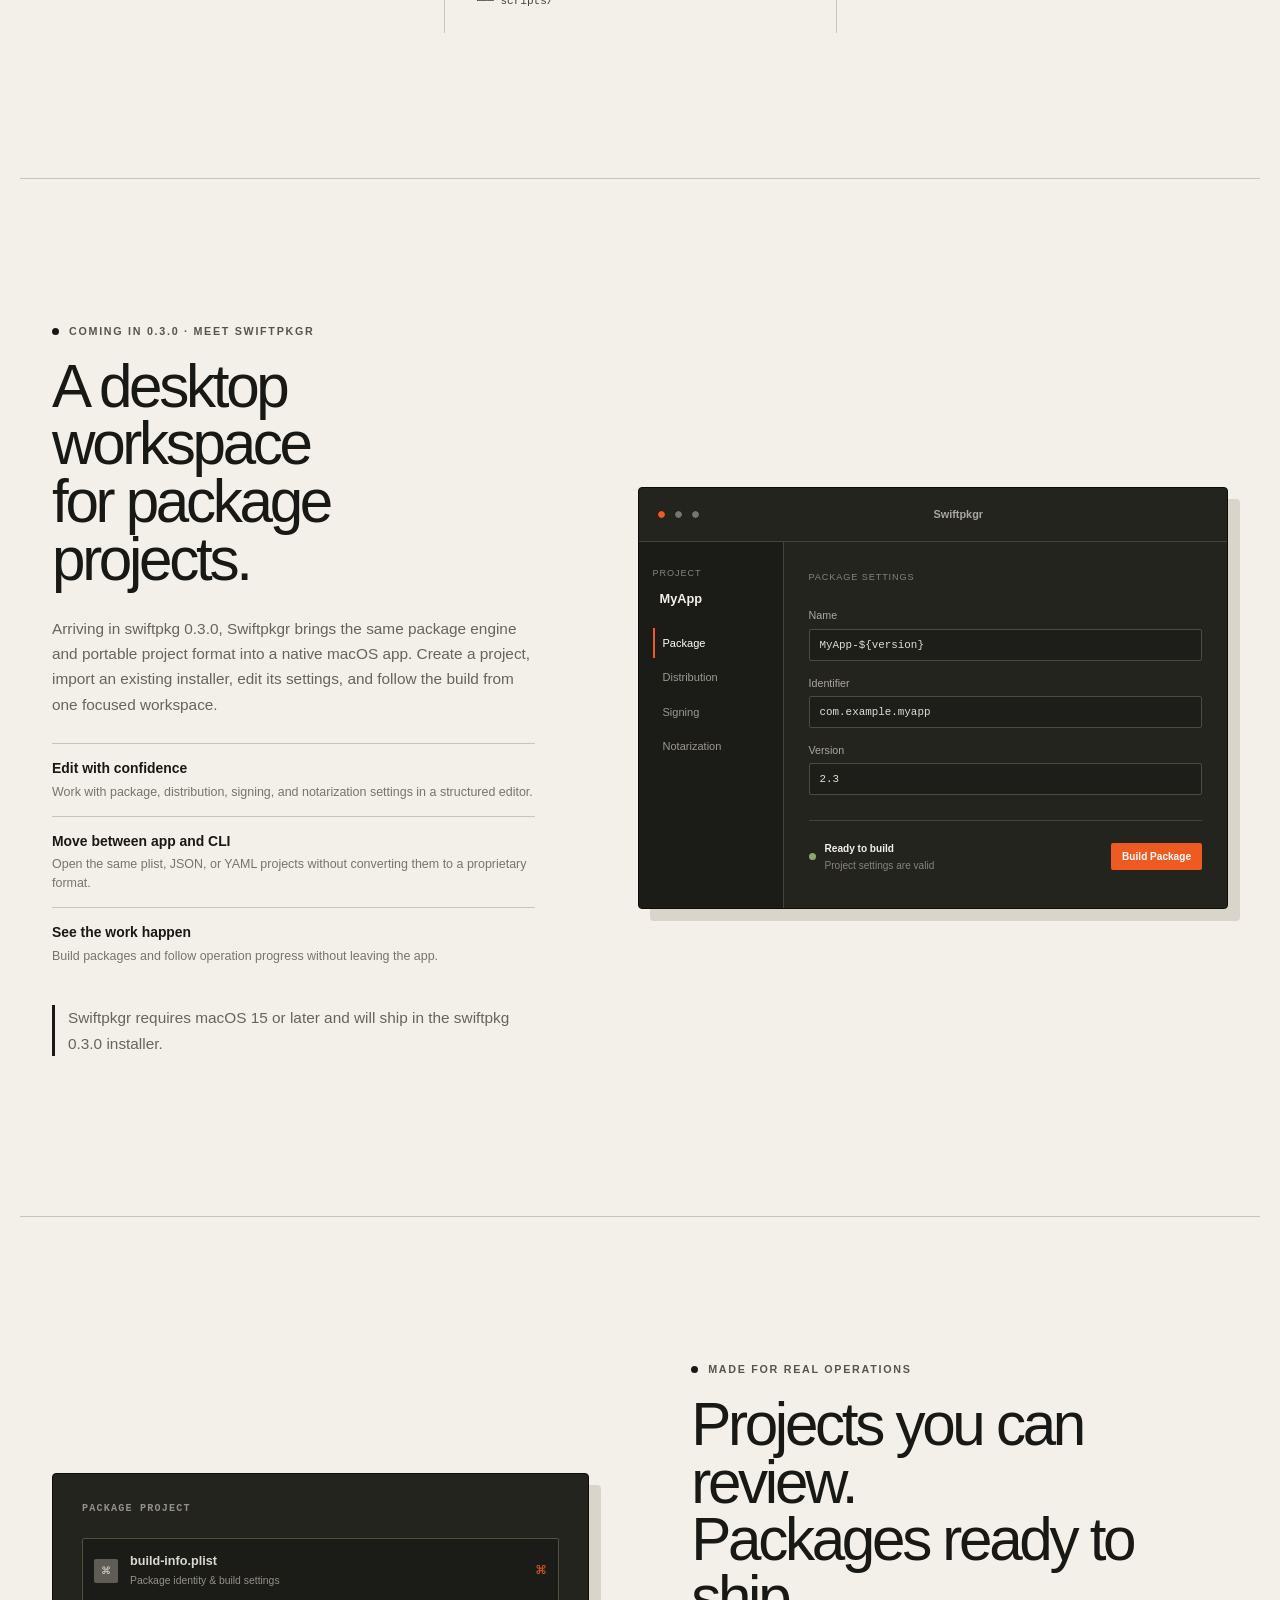
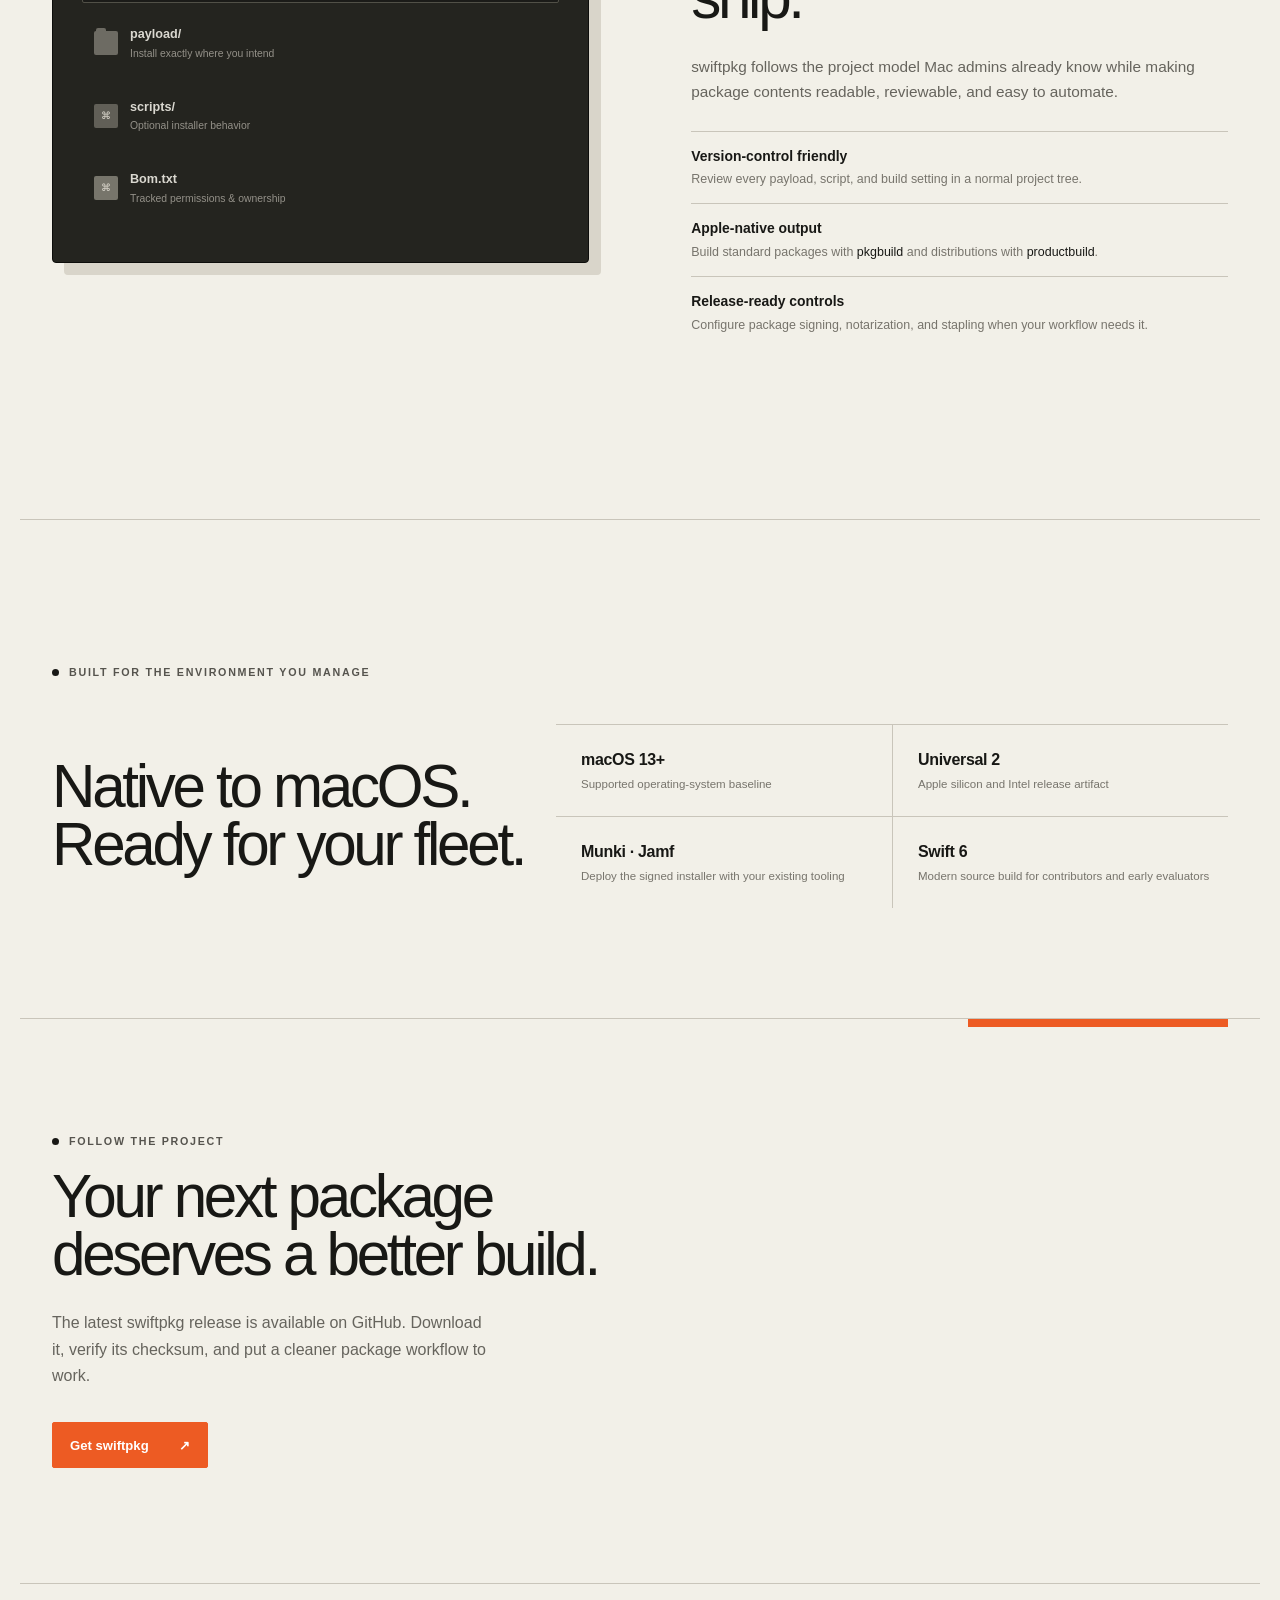
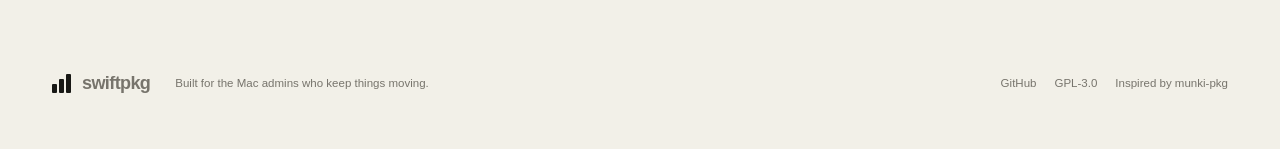
==== commit 29cb7558: "Merge pull request #6 from codecarton/feature/update-marketing" ====
--- a/site/index.html
+++ b/site/index.html
@@ -10,6 +10,9 @@
   <meta property="og:description" content="The swiftpkg CLI today, plus the native Swiftpkgr desktop app coming in 0.3.0.">
   <meta property="og:url" content="https://codecarton.github.io/swiftpkg/">
   <meta property="og:image" content="https://codecarton.github.io/swiftpkg/assets/og.png">
+  <meta property="og:image:width" content="1731">
+  <meta property="og:image:height" content="909">
+  <meta property="og:image:alt" content="swiftpkg shown beside a precise charcoal package-build control panel with an orange status control.">
   <meta name="twitter:card" content="summary_large_image">
   <meta name="twitter:title" content="swiftpkg — Build better macOS installer packages">
   <meta name="twitter:description" content="The swiftpkg CLI today, plus the native Swiftpkgr desktop app coming in 0.3.0.">
@@ -26,9 +29,10 @@
     </a>
     <nav aria-label="Primary navigation">
       <a href="#workflow">How it works</a>
+      <a href="#desktop-app">Desktop app</a>
       <a href="#built-for-admins">Why swiftpkg</a>
       <a href="https://github.com/codecarton/swiftpkg/releases/latest">Latest release <span aria-hidden="true">↗</span></a>
-      <a class="nav-github" href="https://github.com/codecarton/swiftpkg">View project <span aria-hidden="true">↗</span></a>
+      <a class="nav-github" href="https://github.com/codecarton/swiftpkg">View on GitHub <span aria-hidden="true">↗</span></a>
     </nav>
   </header>
 
@@ -39,7 +43,7 @@
         <h1>The munki-pkg<br>workflow, rebuilt<br><em>in Swift</em></h1>
         <p class="lede">Build from the command line today. In 0.3.0, the native Swiftpkgr desktop app brings the same dependable package workflow to a focused visual workspace.</p>
         <div class="hero-actions">
-          <a class="button button-primary" href="https://github.com/codecarton/swiftpkg/releases/latest">Download latest release <span aria-hidden="true">→</span></a>
+          <a class="button button-primary" href="https://github.com/codecarton/swiftpkg/releases/latest">Get swiftpkg <span aria-hidden="true">→</span></a>
           <a class="button button-quiet" href="#workflow">See the workflow <span aria-hidden="true">↓</span></a>
         </div>
         <p class="availability"><span class="status-dot" aria-hidden="true"></span> macOS 13+ · Universal 2 · GPL-3.0-or-later</p>
@@ -51,7 +55,7 @@
           <div class="terminal-body">
             <p><b>~</b> <span class="muted">$</span> swiftpkg <span class="cyan">./MyApp</span></p>
             <p class="terminal-output">Building MyApp-2.3.pkg</p>
-            <div class="line long"></div><div class="line medium"></div><div class="line short violet"></div>
+            <div class="line long"></div><div class="line medium"></div><div class="line short accent"></div>
             <p class="terminal-success"><span>✓</span> Package created successfully</p>
           </div>
         </div>
@@ -139,7 +143,7 @@
       </div>
       <div class="feature-copy">
         <p class="eyebrow"><span></span> Made for real operations</p>
-        <h2>Everything you need.<br>Nothing you have to fight.</h2>
+        <h2>Projects you can review.<br>Packages ready to ship.</h2>
         <p>swiftpkg follows the project model Mac admins already know while making package contents readable, reviewable, and easy to automate.</p>
         <ul>
           <li><b>Version-control friendly</b><span>Review every payload, script, and build setting in a normal project tree.</span></li>
@@ -161,11 +165,10 @@
     </section>
 
     <section class="closing">
-      <div class="closing-orb" aria-hidden="true"></div>
       <p class="eyebrow"><span></span> Follow the project</p>
       <h2>Your next package<br>deserves a better build.</h2>
       <p>The latest swiftpkg release is available on GitHub. Download it, verify its checksum, and put a cleaner package workflow to work.</p>
-      <a class="button button-primary" href="https://github.com/codecarton/swiftpkg/releases/latest">Download latest release <span aria-hidden="true">↗</span></a>
+      <a class="button button-primary" href="https://github.com/codecarton/swiftpkg/releases/latest">Get swiftpkg <span aria-hidden="true">↗</span></a>
     </section>
   </main>
 
--- a/site/styles.css
+++ b/site/styles.css
@@ -1,14 +1,852 @@
-:root { color-scheme: dark; --ink:#f4f5f7; --muted:#a1a6b3; --line:rgba(255,255,255,.13); --panel:rgba(17,21,31,.62); --cyan:#66e1ff; --violet:#a88bff; --max:1200px; }
-* { box-sizing:border-box; } html { scroll-behavior:smooth; overflow-x:hidden; } body { margin:0; min-width:320px; background:radial-gradient(ellipse 52rem 36rem at calc(100% + 18rem) 3rem,rgba(11,121,255,.31),transparent 68%),radial-gradient(ellipse 55rem 42rem at -28rem 48rem,rgba(118,76,255,.15),transparent 68%),#090b10; background-repeat:no-repeat; color:var(--ink); font-family:ui-sans-serif,-apple-system,BlinkMacSystemFont,"SF Pro Display","Segoe UI",sans-serif; line-height:1.5; overflow-x:hidden; }
-a { color:inherit; text-decoration:none; } .skip-link { position:fixed; top:-5rem; left:1rem; z-index:10; background:white; color:#111; padding:.6rem .9rem; border-radius:.45rem; } .skip-link:focus { top:1rem; }
-.site-header { max-width:var(--max); margin:auto; padding:28px 30px; display:flex; justify-content:space-between; align-items:center; } .brand { display:inline-flex; gap:10px; align-items:center; font-weight:740; letter-spacing:-.045em; font-size:1.15rem; }.brand-mark { position:relative; width:19px; height:18px; display:inline-block; }.brand-mark i { position:absolute; display:block; width:10px; height:10px; border:1.4px solid #dfefff; transform:rotate(30deg) skewY(-15deg); border-radius:1px; }.brand-mark i:nth-child(1){left:4px;top:0}.brand-mark i:nth-child(2){left:0;top:7px}.brand-mark i:nth-child(3){left:8px;top:7px}
-nav { display:flex; align-items:center; gap:24px; font-size:.84rem; color:#c8cbd3; } nav a:hover, footer a:hover { color:white; } .nav-github { border:1px solid var(--line); border-radius:99px; padding:8px 14px; color:white; }.nav-github span { color:var(--cyan); margin-left:3px; }
-.hero { min-height:650px; max-width:var(--max); margin:auto; padding:86px 30px 75px; display:grid; grid-template-columns:1.03fr .97fr; align-items:center; gap:30px; }.eyebrow { color:#c9d5e6; font-size:.7rem; text-transform:uppercase; letter-spacing:.16em; font-weight:700; display:flex; align-items:center; gap:9px; }.eyebrow span { width:22px; height:1px; background:var(--cyan); box-shadow:0 0 8px var(--cyan); }.hero h1,.section h2,.closing h2 { letter-spacing:-.07em; line-height:.98; margin:17px 0 24px; font-weight:650; }.hero h1 { font-size:clamp(3.5rem,6.2vw,6rem); }.hero h1 em { font-style:normal; color:#c6d8ff; text-shadow:0 0 34px rgba(104,153,255,.34); }.lede { max-width:500px; font-size:1.1rem; color:var(--muted); }.hero-actions { display:flex; flex-wrap:wrap; gap:11px; margin:32px 0 25px; }.button { min-height:44px; padding:11px 17px; border-radius:9px; display:inline-flex; align-items:center; gap:14px; font-size:.88rem; font-weight:670; transition:transform .2s, background .2s; }.button:hover { transform:translateY(-2px); }.button-primary { background:#edf4ff; color:#111722; box-shadow:0 10px 30px rgba(99,184,255,.16); }.button-primary span { color:#076b91; font-size:1.12em; }.button-quiet { color:#dfe6f0; border:1px solid var(--line); }.availability { color:#7e8795; font-size:.78rem; }.status-dot { display:inline-block; width:7px; height:7px; border-radius:50%; background:#59e69a; box-shadow:0 0 9px #59e69a; margin-right:6px; }
-.hero-art { position:relative; min-height:390px; display:flex; align-items:center; justify-content:center; }.glow-panel { background:linear-gradient(150deg,rgba(31,38,53,.72),rgba(11,15,24,.45)); border:1px solid rgba(181,210,255,.25); box-shadow:0 32px 80px rgba(0,0,0,.4),inset 0 1px rgba(255,255,255,.08); }.terminal { width:min(100%,500px); min-height:310px; border-radius:20px; overflow:hidden; transform:perspective(1100px) rotateY(-7deg) rotateX(2deg); }.terminal-top { height:49px; border-bottom:1px solid rgba(255,255,255,.09); display:flex; align-items:center; gap:7px; padding:0 18px; }.terminal-top span { width:8px;height:8px;border-radius:50%;background:#667083; }.terminal-top span:nth-child(2){background:#5e718e}.terminal-top span:nth-child(3){background:#567c91}.terminal-top p { margin-left:auto;margin-right:auto;font-size:.66rem;color:#8590a1; }.terminal-body { padding:28px; font:500 .88rem ui-monospace,SFMono-Regular,Menlo,monospace; color:#f2f4f9; }.terminal-body p { margin:0 0 14px; }.terminal-body b,.terminal-body .cyan { color:#65dffd; }.terminal-body .muted { color:#8a94a5; }.terminal-output { color:#a1a9b7; padding-left:12px; }.line { height:7px; margin:12px 0 0 12px; border-radius:9px; background:linear-gradient(90deg,#44506b,#252d3d); }.line.long{width:72%}.line.medium{width:52%}.line.short{width:30%}.line.violet{background:linear-gradient(90deg,#8c64ff,#34304c);}.terminal-success { margin-top:25px!important; color:#aeb8ca; font-size:.75rem; }.terminal-success span { color:#59e69a; margin-right:7px; }.package-cube { position:absolute; width:142px; height:132px; right:-13px; bottom:-3px; filter:drop-shadow(0 16px 22px rgba(51,121,255,.42)); }.cube-cavity,.cube-flap,.cube-face{position:absolute;display:block;border:1px solid rgba(245,250,255,.88);}.cube-cavity{z-index:1;left:17px;top:33px;width:108px;height:46px;background:linear-gradient(145deg,#0b1a30,#1b3859);clip-path:polygon(50% 0,100% 50%,50% 100%,0 50%);border:0;box-shadow:inset 0 8px 17px rgba(0,0,0,.38)}.cube-flap{z-index:2;background:linear-gradient(145deg,#f9fcff,#bedfff);transform-origin:center}.flap-back{left:29px;top:1px;width:84px;height:42px;clip-path:polygon(0 0,100% 0,88% 100%,12% 100%)}.flap-left{left:0;top:26px;width:48px;height:55px;clip-path:polygon(0 0,100% 16%,100% 67%,0 100%);background:linear-gradient(135deg,#eaf5ff,#b0d3f5)}.flap-right{right:0;top:26px;width:48px;height:55px;clip-path:polygon(0 16%,100% 0,100% 100%,0 67%);background:linear-gradient(135deg,#c1e1fc,#f6fbff)}.flap-front{left:35px;top:58px;width:72px;height:31px;clip-path:polygon(0 0,100% 0,74% 100%,26% 100%);background:linear-gradient(180deg,#d8edff,#a9d3f8)}.cube-face{z-index:3;top:62px;width:71px;height:69px}.left-face{left:0;clip-path:polygon(0 0,100% 25%,100% 100%,0 69%);background:linear-gradient(125deg,#e5f3ff,#95c8f3)}.right-face{right:0;clip-path:polygon(0 25%,100% 0,100% 69%,0 100%);background:linear-gradient(125deg,#add8f8,#eff8ff)}
-.proof { max-width:var(--max); margin:0 auto; padding:0 30px; display:grid; grid-template-columns:repeat(3,1fr); }.proof div { border-top:1px solid var(--line); border-bottom:1px solid var(--line); padding:25px 0; display:flex; align-items:center; gap:12px; }.proof div+div{border-left:1px solid var(--line);padding-left:28px}.proof strong{font-size:2rem;font-weight:540;letter-spacing:-.08em;color:#d4e9ff}.proof span{font-size:.72rem;line-height:1.25;color:#848b98;text-transform:uppercase;letter-spacing:.08em}
-.section { max-width:var(--max); margin:0 auto; padding:145px 30px; }.section h2,.closing h2 { font-size:clamp(2.6rem,4.7vw,4.6rem); }.section-intro { max-width:610px; }.section-intro > p:last-child { color:var(--muted); max-width:470px; font-size:1.02rem; }.steps { list-style:none; padding:67px 0 0; margin:0; display:grid; grid-template-columns:repeat(3,1fr); gap:0; counter-reset:steps; }.steps li { position:relative; padding:27px 28px 22px 0; border-top:1px solid var(--line); min-height:265px; }.steps li+li{padding-left:28px;border-left:1px solid var(--line)}.step-number{font:600 .7rem ui-monospace,monospace;color:var(--cyan);letter-spacing:.1em}.steps h3{font-size:1.35rem;letter-spacing:-.04em;margin:23px 0 9px}.steps p{color:var(--muted);font-size:.88rem;max-width:295px}.steps code,.tree { display:block;margin-top:20px;font:500 .71rem ui-monospace,monospace;color:#cbd3df; }.steps code { background:#121722;border:1px solid rgba(255,255,255,.09);padding:10px 11px;border-radius:7px;white-space:nowrap}.steps code span{color:var(--cyan);margin-right:5px}.tree{color:#9ea8b9;line-height:1.75}.tree span{display:block}.tree span:first-child{color:#d9e7f7}
-.feature { display:grid; grid-template-columns:1fr 1fr; gap:clamp(40px,9vw,130px); align-items:center; border-top:1px solid var(--line); }.feature-visual { border-radius:18px;padding:28px;min-height:390px;position:relative;overflow:hidden; }.feature-visual:after{content:"";position:absolute;inset:auto -40px -80px auto;width:250px;height:250px;background:radial-gradient(circle,rgba(67,190,255,.26),transparent 68%)}.visual-label{font:.67rem ui-monospace,monospace;color:#8995a7;text-transform:uppercase;letter-spacing:.12em;margin-bottom:23px}.file-card{display:flex;gap:12px;align-items:center;padding:13px 11px;margin:8px 0;border:1px solid transparent;border-radius:10px;color:#d6dce6;position:relative;z-index:1}.file-card.focus{background:rgba(73,103,151,.14);border-color:rgba(133,191,255,.26)}.file-card b,.file-card small{display:block}.file-card b{font-size:.82rem;font-weight:600}.file-card small{font-size:.67rem;color:#8f9aab;margin-top:2px}.file-card i{margin-left:auto;font-style:normal;color:#75e4ff;font-size:.75rem}.file-icon{width:24px;height:24px;flex:none;position:relative;border-radius:5px;background:#334158}.file-icon.folder{background:#536487;border-radius:4px 5px 5px 5px}.file-icon.folder:before{content:"";position:absolute;top:-3px;left:2px;width:10px;height:5px;background:#536487;border-radius:3px 3px 0 0}.file-icon.plist:after,.file-icon.script:after,.file-icon.bom:after{content:"⌘";font-size:10px;position:absolute;inset:4px;text-align:center;color:#aee8ff}.file-icon.script{background:#4d4388}.file-icon.bom{background:#39706d}.feature-copy>p:not(.eyebrow){color:var(--muted);font-size:1rem}.feature-copy ul{list-style:none;padding:8px 0;margin:24px 0 0}.feature-copy li{padding:15px 0;border-top:1px solid var(--line)}.feature-copy b,.feature-copy li span{display:block}.feature-copy b{font-size:.91rem}.feature-copy li span{font-size:.82rem;color:#9099a7;margin-top:3px}.feature-copy code{font:inherit;color:#cbdfff}
-.compatibility { border-top:1px solid var(--line); padding-bottom:110px; }.compat-grid { display:grid;grid-template-columns:1.5fr 1fr 1fr;gap:0;margin-top:42px; }.compat-grid h2{grid-row:span 2;margin:0;align-self:center}.compat-grid div{border-top:1px solid var(--line);padding:22px 10px 22px 25px}.compat-grid div:nth-of-type(2),.compat-grid div:nth-of-type(4){border-left:1px solid var(--line)}.compat-grid b,.compat-grid span{display:block}.compat-grid b{font-size:1.05rem;letter-spacing:-.02em}.compat-grid span{font-size:.76rem;color:#8e98a8;margin-top:3px}
-.closing { max-width:var(--max);margin:0 auto 50px;padding:120px 30px;border-top:1px solid var(--line);position:relative;overflow:hidden; }.closing h2{position:relative;z-index:1}.closing>p:not(.eyebrow){max-width:430px;color:var(--muted);font-size:1.02rem;position:relative;z-index:1}.closing .button{position:relative;z-index:1;margin-top:16px}.closing-orb{position:absolute;right:2%;top:18px;width:410px;height:410px;background:radial-gradient(circle at 44% 40%,rgba(129,237,255,.8) 0 1%,rgba(58,145,255,.52) 8%,rgba(59,52,225,.22) 29%,transparent 67%);filter:blur(1px);opacity:.9} footer{max-width:var(--max);margin:auto;padding:28px 30px 45px;border-top:1px solid var(--line);display:flex;align-items:center;gap:25px;color:#808997;font-size:.75rem}footer p{margin-right:auto}footer div{display:flex;gap:17px}
-@media (max-width:800px){.site-header{padding:20px}.site-header nav>a:not(.nav-github){display:none}.hero{grid-template-columns:1fr;padding:62px 20px 50px;gap:25px}.hero-art{min-height:315px}.terminal{transform:none}.proof{padding:0 20px}.proof div{gap:8px}.proof div+div{padding-left:12px}.section{padding:95px 20px}.steps{grid-template-columns:1fr;padding-top:35px}.steps li,.steps li+li{padding:24px 0;min-height:auto;border-left:0}.feature{grid-template-columns:1fr;gap:50px}.compat-grid{grid-template-columns:1fr 1fr}.compat-grid h2{grid-column:span 2;grid-row:auto;margin-bottom:20px}.compat-grid div:nth-of-type(2),.compat-grid div:nth-of-type(4){border-left:0}.compat-grid div:nth-of-type(even){border-left:1px solid var(--line)}.closing{padding:85px 20px}.closing-orb{opacity:.48;right:-180px}.package-cube{right:0;transform:scale(.8)}footer{padding:25px 20px 35px;display:block}footer p{margin:16px 0}footer div{flex-wrap:wrap}}
-@media (max-width:440px){.hero h1{font-size:3.4rem}.hero-art{margin-inline:-5px}.terminal-body{padding:22px 16px;font-size:.76rem}.terminal-top p{display:none}.proof strong{font-size:1.6rem}.proof span{font-size:.58rem}.compat-grid div{padding:17px 8px}.closing h2{font-size:2.65rem}.button{width:100%;justify-content:space-between}}@media (prefers-reduced-motion:reduce){html{scroll-behavior:auto}.button{transition:none}}
+:root {
+  color-scheme: light;
+  --paper: #f2f0e8;
+  --paper-deep: #e7e4da;
+  --ink: #181815;
+  --muted: #66645d;
+  --line: #c9c5ba;
+  --panel: #24241f;
+  --panel-muted: #a9a79f;
+  --orange: #ed5b23;
+  --orange-dark: #c94313;
+  --success: #8fa66b;
+  --max: 1240px;
+}
+
+* { box-sizing: border-box; }
+
+html {
+  scroll-behavior: smooth;
+  overflow-x: hidden;
+}
+
+body {
+  margin: 0;
+  min-width: 320px;
+  background: var(--paper);
+  color: var(--ink);
+  font-family: "Helvetica Neue", Helvetica, Arial, sans-serif;
+  font-size: 16px;
+  line-height: 1.5;
+  overflow-x: hidden;
+}
+
+a { color: inherit; text-decoration: none; }
+
+.skip-link {
+  position: fixed;
+  top: -5rem;
+  left: 1rem;
+  z-index: 100;
+  padding: .65rem .9rem;
+  background: var(--ink);
+  color: var(--paper);
+  border-radius: 2px;
+}
+
+.skip-link:focus { top: 1rem; }
+
+.site-header {
+  max-width: var(--max);
+  margin: 0 auto;
+  min-height: 82px;
+  padding: 0 32px;
+  display: flex;
+  justify-content: space-between;
+  align-items: center;
+  border-bottom: 1px solid var(--line);
+}
+
+.brand {
+  display: inline-flex;
+  gap: 11px;
+  align-items: center;
+  font-size: 1.13rem;
+  font-weight: 700;
+  letter-spacing: -.035em;
+}
+
+.brand-mark {
+  width: 19px;
+  height: 19px;
+  display: grid;
+  grid-template-columns: repeat(3, 1fr);
+  gap: 2px;
+  align-items: end;
+}
+
+.brand-mark i {
+  display: block;
+  width: auto;
+  background: var(--ink);
+  border-radius: 1px;
+}
+
+.brand-mark i:nth-child(1) { height: 9px; }
+.brand-mark i:nth-child(2) { height: 14px; }
+.brand-mark i:nth-child(3) { height: 19px; }
+
+nav {
+  display: flex;
+  align-items: center;
+  gap: 25px;
+  color: #4d4b45;
+  font-size: .79rem;
+  font-weight: 550;
+}
+
+nav a,
+footer a {
+  transition: color .15s ease;
+}
+
+nav a:hover,
+footer a:hover { color: var(--orange-dark); }
+
+.nav-github {
+  min-height: 38px;
+  padding: 9px 14px;
+  background: var(--orange);
+  color: #fff;
+  border: 1px solid var(--orange);
+  border-radius: 2px;
+}
+
+.nav-github:hover {
+  background: var(--orange-dark);
+  color: #fff;
+  border-color: var(--orange-dark);
+}
+
+.nav-github span { margin-left: 4px; }
+
+.hero {
+  max-width: var(--max);
+  min-height: 685px;
+  margin: 0 auto;
+  padding: 92px 32px 84px;
+  display: grid;
+  grid-template-columns: 1.03fr .97fr;
+  align-items: center;
+  gap: clamp(44px, 7vw, 92px);
+}
+
+.eyebrow {
+  margin: 0;
+  display: flex;
+  align-items: center;
+  gap: 10px;
+  color: #56544e;
+  font-size: .67rem;
+  font-weight: 700;
+  letter-spacing: .16em;
+  line-height: 1.35;
+  text-transform: uppercase;
+}
+
+.eyebrow span {
+  width: 7px;
+  height: 7px;
+  flex: 0 0 auto;
+  background: var(--ink);
+  border-radius: 50%;
+}
+
+.hero h1,
+.section h2,
+.closing h2 {
+  margin: 19px 0 27px;
+  font-weight: 500;
+  letter-spacing: -.055em;
+  line-height: .96;
+}
+
+.hero h1 {
+  max-width: 650px;
+  font-size: clamp(3.7rem, 6.1vw, 6.1rem);
+}
+
+.hero h1 em {
+  position: relative;
+  display: inline-block;
+  font-style: normal;
+}
+
+.hero h1 em::after {
+  content: "";
+  position: absolute;
+  left: .03em;
+  right: .02em;
+  bottom: -.04em;
+  height: 5px;
+  background: var(--orange);
+}
+
+.lede {
+  max-width: 540px;
+  margin: 0;
+  color: var(--muted);
+  font-size: 1.05rem;
+  line-height: 1.65;
+}
+
+.hero-actions {
+  display: flex;
+  flex-wrap: wrap;
+  gap: 10px;
+  margin: 34px 0 25px;
+}
+
+.button {
+  min-height: 46px;
+  padding: 11px 17px;
+  display: inline-flex;
+  align-items: center;
+  justify-content: space-between;
+  gap: 30px;
+  border: 1px solid var(--ink);
+  border-radius: 2px;
+  font-size: .82rem;
+  font-weight: 700;
+  transition: background .15s ease, border-color .15s ease, color .15s ease;
+}
+
+.button-primary {
+  background: var(--orange);
+  border-color: var(--orange);
+  color: #fff;
+}
+
+.button-primary:hover {
+  background: var(--orange-dark);
+  border-color: var(--orange-dark);
+}
+
+.button-quiet { color: var(--ink); }
+
+.button-quiet:hover {
+  background: var(--ink);
+  color: var(--paper);
+}
+
+.availability {
+  margin: 0;
+  color: #77746c;
+  font-size: .73rem;
+}
+
+.status-dot {
+  width: 7px;
+  height: 7px;
+  margin-right: 7px;
+  display: inline-block;
+  background: var(--success);
+  border-radius: 50%;
+}
+
+.hero-art {
+  min-height: 390px;
+  display: flex;
+  align-items: center;
+  justify-content: center;
+}
+
+.glow-panel {
+  background: var(--panel);
+  color: #f3f1e9;
+  border: 1px solid #0d0d0b;
+  box-shadow: 12px 12px 0 #d9d5ca;
+}
+
+.terminal {
+  width: min(100%, 500px);
+  min-height: 345px;
+  overflow: hidden;
+  border-radius: 4px;
+}
+
+.terminal-top {
+  height: 61px;
+  padding: 0 20px;
+  display: flex;
+  align-items: center;
+  gap: 10px;
+  border-bottom: 1px solid #44443d;
+}
+
+.terminal-top span {
+  width: 10px;
+  height: 10px;
+  background: #74736b;
+  border: 1px solid #10100e;
+  border-radius: 50%;
+}
+
+.terminal-top span:first-child { background: var(--orange); }
+
+.terminal-top p {
+  margin: 0 0 0 auto;
+  color: #99978f;
+  font: 600 .61rem ui-monospace, SFMono-Regular, Menlo, monospace;
+  letter-spacing: .08em;
+  text-transform: uppercase;
+}
+
+.terminal-body {
+  padding: 38px 34px;
+  color: #f2f0e8;
+  font: 500 .86rem/1.5 ui-monospace, SFMono-Regular, Menlo, monospace;
+}
+
+.terminal-body p { margin: 0 0 17px; }
+.terminal-body b,
+.terminal-body .cyan { color: #fff; }
+.terminal-body b { font-weight: 500; }
+.terminal-body .muted { color: #8b8981; }
+.terminal-body .cyan { text-decoration: underline; text-decoration-color: var(--orange); text-underline-offset: 3px; }
+.terminal-output { padding-left: 14px; color: var(--panel-muted); }
+
+.line {
+  height: 6px;
+  margin: 13px 0 0 14px;
+  background: #55554e;
+  border-radius: 1px;
+}
+
+.line.long { width: 72%; }
+.line.medium { width: 51%; }
+.line.short { width: 29%; }
+.line.accent { background: var(--orange); }
+
+.terminal-success {
+  margin-top: 29px !important;
+  color: #c6c4bc;
+  font-size: .73rem;
+}
+
+.terminal-success span {
+  margin-right: 8px;
+  color: #b8c994;
+}
+
+.proof {
+  max-width: var(--max);
+  margin: 0 auto;
+  padding: 0 32px;
+  display: grid;
+  grid-template-columns: repeat(3, 1fr);
+}
+
+.proof div {
+  min-height: 105px;
+  padding: 25px 0;
+  display: flex;
+  align-items: center;
+  gap: 15px;
+  border-top: 1px solid var(--line);
+  border-bottom: 1px solid var(--line);
+}
+
+.proof div + div {
+  padding-left: 28px;
+  border-left: 1px solid var(--line);
+}
+
+.proof strong {
+  color: var(--ink);
+  font-size: 2.25rem;
+  font-weight: 400;
+  letter-spacing: -.08em;
+}
+
+.proof span {
+  color: #77746c;
+  font-size: .65rem;
+  letter-spacing: .11em;
+  line-height: 1.35;
+  text-transform: uppercase;
+}
+
+.section {
+  max-width: var(--max);
+  margin: 0 auto;
+  padding: 145px 32px;
+}
+
+.section h2,
+.closing h2 {
+  font-size: clamp(2.65rem, 4.7vw, 4.7rem);
+}
+
+.section-intro { max-width: 670px; }
+
+.section-intro > p:last-child {
+  max-width: 490px;
+  color: var(--muted);
+  font-size: 1rem;
+  line-height: 1.65;
+}
+
+.steps {
+  margin: 0;
+  padding: 66px 0 0;
+  display: grid;
+  grid-template-columns: repeat(3, 1fr);
+  list-style: none;
+}
+
+.steps li {
+  min-height: 280px;
+  padding: 27px 29px 22px 0;
+  border-top: 1px solid var(--line);
+}
+
+.steps li + li {
+  padding-left: 29px;
+  border-left: 1px solid var(--line);
+}
+
+.step-number {
+  color: #5d5b55;
+  font: 700 .65rem ui-monospace, SFMono-Regular, Menlo, monospace;
+  letter-spacing: .11em;
+}
+
+.steps h3 {
+  margin: 25px 0 10px;
+  font-size: 1.27rem;
+  font-weight: 600;
+  letter-spacing: -.035em;
+}
+
+.steps p {
+  max-width: 300px;
+  color: var(--muted);
+  font-size: .85rem;
+  line-height: 1.6;
+}
+
+.steps code,
+.tree {
+  margin-top: 21px;
+  display: block;
+  color: #44423d;
+  font: 500 .69rem/1.7 ui-monospace, SFMono-Regular, Menlo, monospace;
+}
+
+.steps code {
+  padding: 10px 11px;
+  background: var(--paper-deep);
+  border-left: 3px solid var(--orange);
+  white-space: nowrap;
+}
+
+.steps code span { margin-right: 5px; color: var(--orange-dark); }
+.tree span { display: block; }
+.tree span:first-child { color: var(--ink); font-weight: 700; }
+
+.desktop,
+.feature {
+  border-top: 1px solid var(--line);
+  display: grid;
+  grid-template-columns: .9fr 1.1fr;
+  gap: clamp(46px, 8vw, 110px);
+  align-items: center;
+}
+
+.desktop-copy > p:not(.eyebrow),
+.feature-copy > p:not(.eyebrow) {
+  color: var(--muted);
+  font-size: .96rem;
+  line-height: 1.65;
+}
+
+.desktop-copy ul,
+.feature-copy ul {
+  margin: 26px 0;
+  padding: 0;
+  list-style: none;
+}
+
+.desktop-copy li,
+.feature-copy li {
+  padding: 14px 0;
+  border-top: 1px solid var(--line);
+}
+
+.desktop-copy li b,
+.desktop-copy li span,
+.feature-copy li b,
+.feature-copy li span {
+  display: block;
+}
+
+.desktop-copy li b,
+.feature-copy li b {
+  font-size: .87rem;
+  font-weight: 700;
+}
+
+.desktop-copy li span,
+.feature-copy li span {
+  margin-top: 4px;
+  color: #77746c;
+  font-size: .78rem;
+  line-height: 1.5;
+}
+
+.desktop-copy .desktop-availability {
+  padding-left: 13px;
+  color: #737068;
+  border-left: 3px solid var(--ink);
+  font-size: .73rem;
+}
+
+.app-window {
+  min-height: 420px;
+  overflow: hidden;
+  border-radius: 4px;
+}
+
+.app-titlebar {
+  height: 54px;
+  padding: 0 18px;
+  display: flex;
+  align-items: center;
+  gap: 8px;
+  border-bottom: 1px solid #44443d;
+}
+
+.app-titlebar span {
+  width: 9px;
+  height: 9px;
+  background: #77766e;
+  border: 1px solid #121210;
+  border-radius: 50%;
+}
+
+.app-titlebar span:first-child { background: var(--orange); }
+
+.app-titlebar b {
+  margin: auto;
+  color: #aaa89f;
+  font-size: .68rem;
+  font-weight: 600;
+}
+
+.app-content {
+  min-height: 366px;
+  display: grid;
+  grid-template-columns: 145px 1fr;
+}
+
+.app-content aside {
+  padding: 25px 14px;
+  display: flex;
+  flex-direction: column;
+  gap: 4px;
+  background: #1b1b18;
+  border-right: 1px solid #44443d;
+}
+
+.app-content small {
+  color: #85837b;
+  font-size: .57rem;
+  letter-spacing: .1em;
+}
+
+.app-content aside > b {
+  margin: 5px 7px 15px;
+  font-size: .8rem;
+}
+
+.app-content aside a {
+  padding: 7px 8px;
+  color: #9b9991;
+  font-size: .69rem;
+  border-left: 2px solid transparent;
+}
+
+.app-content aside a.active {
+  color: #fff;
+  border-left-color: var(--orange);
+}
+
+.app-editor { padding: 29px 25px; }
+.app-editor > small { display: block; margin-bottom: 23px; }
+
+.app-editor label {
+  margin: 14px 0;
+  display: block;
+  color: #aaa79f;
+  font-size: .67rem;
+}
+
+.app-editor label span {
+  margin-top: 5px;
+  padding: 9px 10px;
+  display: block;
+  background: #1d1d19;
+  color: #e0ded6;
+  border: 1px solid #4b4a43;
+  border-radius: 2px;
+  font: 500 .68rem ui-monospace, SFMono-Regular, Menlo, monospace;
+}
+
+.build-row {
+  margin-top: 25px;
+  padding-top: 20px;
+  display: flex;
+  align-items: center;
+  gap: 9px;
+  border-top: 1px solid #44443d;
+}
+
+.build-row i {
+  width: 7px;
+  height: 7px;
+  background: var(--success);
+  border-radius: 50%;
+}
+
+.build-row p { margin: 0; }
+
+.build-row b,
+.build-row small {
+  display: block;
+  font-size: .63rem;
+}
+
+.build-row small {
+  margin-top: 2px;
+  color: #85837b;
+  letter-spacing: 0;
+}
+
+.build-row button {
+  margin-left: auto;
+  padding: 8px 11px;
+  background: var(--orange);
+  color: #fff;
+  border: 0;
+  border-radius: 2px;
+  font-size: .63rem;
+  font-weight: 700;
+}
+
+.feature { grid-template-columns: 1fr 1fr; }
+
+.feature-visual {
+  min-height: 390px;
+  padding: 29px;
+  overflow: hidden;
+  border-radius: 4px;
+}
+
+.visual-label {
+  margin-bottom: 24px;
+  color: #929088;
+  font: 600 .63rem ui-monospace, SFMono-Regular, Menlo, monospace;
+  letter-spacing: .12em;
+  text-transform: uppercase;
+}
+
+.file-card {
+  margin: 8px 0;
+  padding: 13px 11px;
+  display: flex;
+  gap: 12px;
+  align-items: center;
+  color: #dad8d0;
+  border: 1px solid transparent;
+  border-radius: 2px;
+}
+
+.file-card.focus {
+  background: #1b1b18;
+  border-color: #515047;
+}
+
+.file-card b,
+.file-card small { display: block; }
+.file-card b { font-size: .79rem; font-weight: 600; }
+.file-card small { margin-top: 2px; color: #949189; font-size: .65rem; }
+.file-card i { margin-left: auto; color: var(--orange); font-size: .72rem; font-style: normal; }
+
+.file-icon {
+  position: relative;
+  width: 24px;
+  height: 24px;
+  flex: 0 0 auto;
+  background: #5e5c55;
+  border-radius: 2px;
+}
+
+.file-icon.folder {
+  background: #6d6b63;
+  border-radius: 2px;
+}
+
+.file-icon.folder::before {
+  content: "";
+  position: absolute;
+  top: -3px;
+  left: 2px;
+  width: 10px;
+  height: 5px;
+  background: #6d6b63;
+  border-radius: 2px 2px 0 0;
+}
+
+.file-icon.plist::after,
+.file-icon.script::after,
+.file-icon.bom::after {
+  content: "⌘";
+  position: absolute;
+  inset: 4px;
+  color: #ddd9cf;
+  font-size: 10px;
+  text-align: center;
+}
+
+.file-icon.script { background: #615f57; }
+.file-icon.bom { background: #77756b; }
+.feature-copy code { color: var(--ink); font: inherit; }
+
+.compatibility {
+  padding-bottom: 110px;
+  border-top: 1px solid var(--line);
+}
+
+.compat-grid {
+  margin-top: 44px;
+  display: grid;
+  grid-template-columns: 1.5fr 1fr 1fr;
+}
+
+.compat-grid h2 {
+  grid-row: span 2;
+  align-self: center;
+  margin: 0;
+}
+
+.compat-grid div {
+  padding: 23px 10px 23px 25px;
+  border-top: 1px solid var(--line);
+}
+
+.compat-grid div:nth-of-type(2),
+.compat-grid div:nth-of-type(4) {
+  border-left: 1px solid var(--line);
+}
+
+.compat-grid b,
+.compat-grid span { display: block; }
+
+.compat-grid b {
+  font-size: 1rem;
+  font-weight: 650;
+  letter-spacing: -.02em;
+}
+
+.compat-grid span {
+  margin-top: 4px;
+  color: #77746c;
+  font-size: .72rem;
+}
+
+.closing {
+  max-width: var(--max);
+  margin: 0 auto 50px;
+  padding: 115px 32px;
+  position: relative;
+  border-top: 1px solid var(--line);
+  border-bottom: 1px solid var(--line);
+}
+
+.closing::after {
+  content: "";
+  position: absolute;
+  top: 0;
+  right: 32px;
+  width: 21%;
+  height: 8px;
+  background: var(--orange);
+}
+
+.closing > p:not(.eyebrow) {
+  max-width: 440px;
+  color: var(--muted);
+  font-size: 1rem;
+  line-height: 1.65;
+}
+
+.closing .button { margin-top: 17px; }
+
+footer {
+  max-width: var(--max);
+  margin: 0 auto;
+  padding: 29px 32px 45px;
+  display: flex;
+  align-items: center;
+  gap: 25px;
+  color: #77746c;
+  font-size: .72rem;
+}
+
+footer p { margin-right: auto; }
+footer div { display: flex; gap: 18px; }
+
+:focus-visible {
+  outline: 3px solid var(--orange);
+  outline-offset: 3px;
+}
+
+@media (max-width: 850px) {
+  .site-header { min-height: 72px; padding: 0 20px; }
+  .site-header nav > a:not(.nav-github) { display: none; }
+  .hero { grid-template-columns: 1fr; padding: 70px 20px 60px; gap: 45px; }
+  .hero-art { min-height: auto; }
+  .proof { padding: 0 20px; }
+  .proof div { gap: 9px; }
+  .proof div + div { padding-left: 13px; }
+  .section { padding: 100px 20px; }
+  .steps { grid-template-columns: 1fr; padding-top: 38px; }
+  .steps li,
+  .steps li + li { min-height: auto; padding: 25px 0; border-left: 0; }
+  .desktop,
+  .feature { grid-template-columns: 1fr; gap: 55px; }
+  .compat-grid { grid-template-columns: 1fr 1fr; }
+  .compat-grid h2 { grid-column: span 2; grid-row: auto; margin-bottom: 23px; }
+  .compat-grid div:nth-of-type(2),
+  .compat-grid div:nth-of-type(4) { border-left: 0; }
+  .compat-grid div:nth-of-type(even) { border-left: 1px solid var(--line); }
+  .closing { padding: 90px 20px; }
+  .closing::after { right: 20px; }
+  footer { padding: 25px 20px 35px; display: block; }
+  footer p { margin: 16px 0; }
+  footer div { flex-wrap: wrap; }
+}
+
+@media (max-width: 480px) {
+  .hero h1 { font-size: 3.45rem; }
+  .hero h1 em::after { height: 4px; }
+  .terminal-body { padding: 30px 19px; font-size: .74rem; }
+  .terminal-top p { display: none; }
+  .glow-panel { box-shadow: 7px 7px 0 #d9d5ca; }
+  .proof strong { font-size: 1.7rem; }
+  .proof span { font-size: .55rem; letter-spacing: .07em; }
+  .app-content { grid-template-columns: 108px 1fr; }
+  .app-editor { padding: 24px 14px; }
+  .build-row button { padding: 8px; }
+  .compat-grid div { padding: 18px 8px; }
+  .closing h2 { font-size: 2.75rem; }
+  .button { width: 100%; }
+}
+
+@media (prefers-reduced-motion: reduce) {
+  html { scroll-behavior: auto; }
+  nav a,
+  footer a,
+  .button { transition: none; }
+}
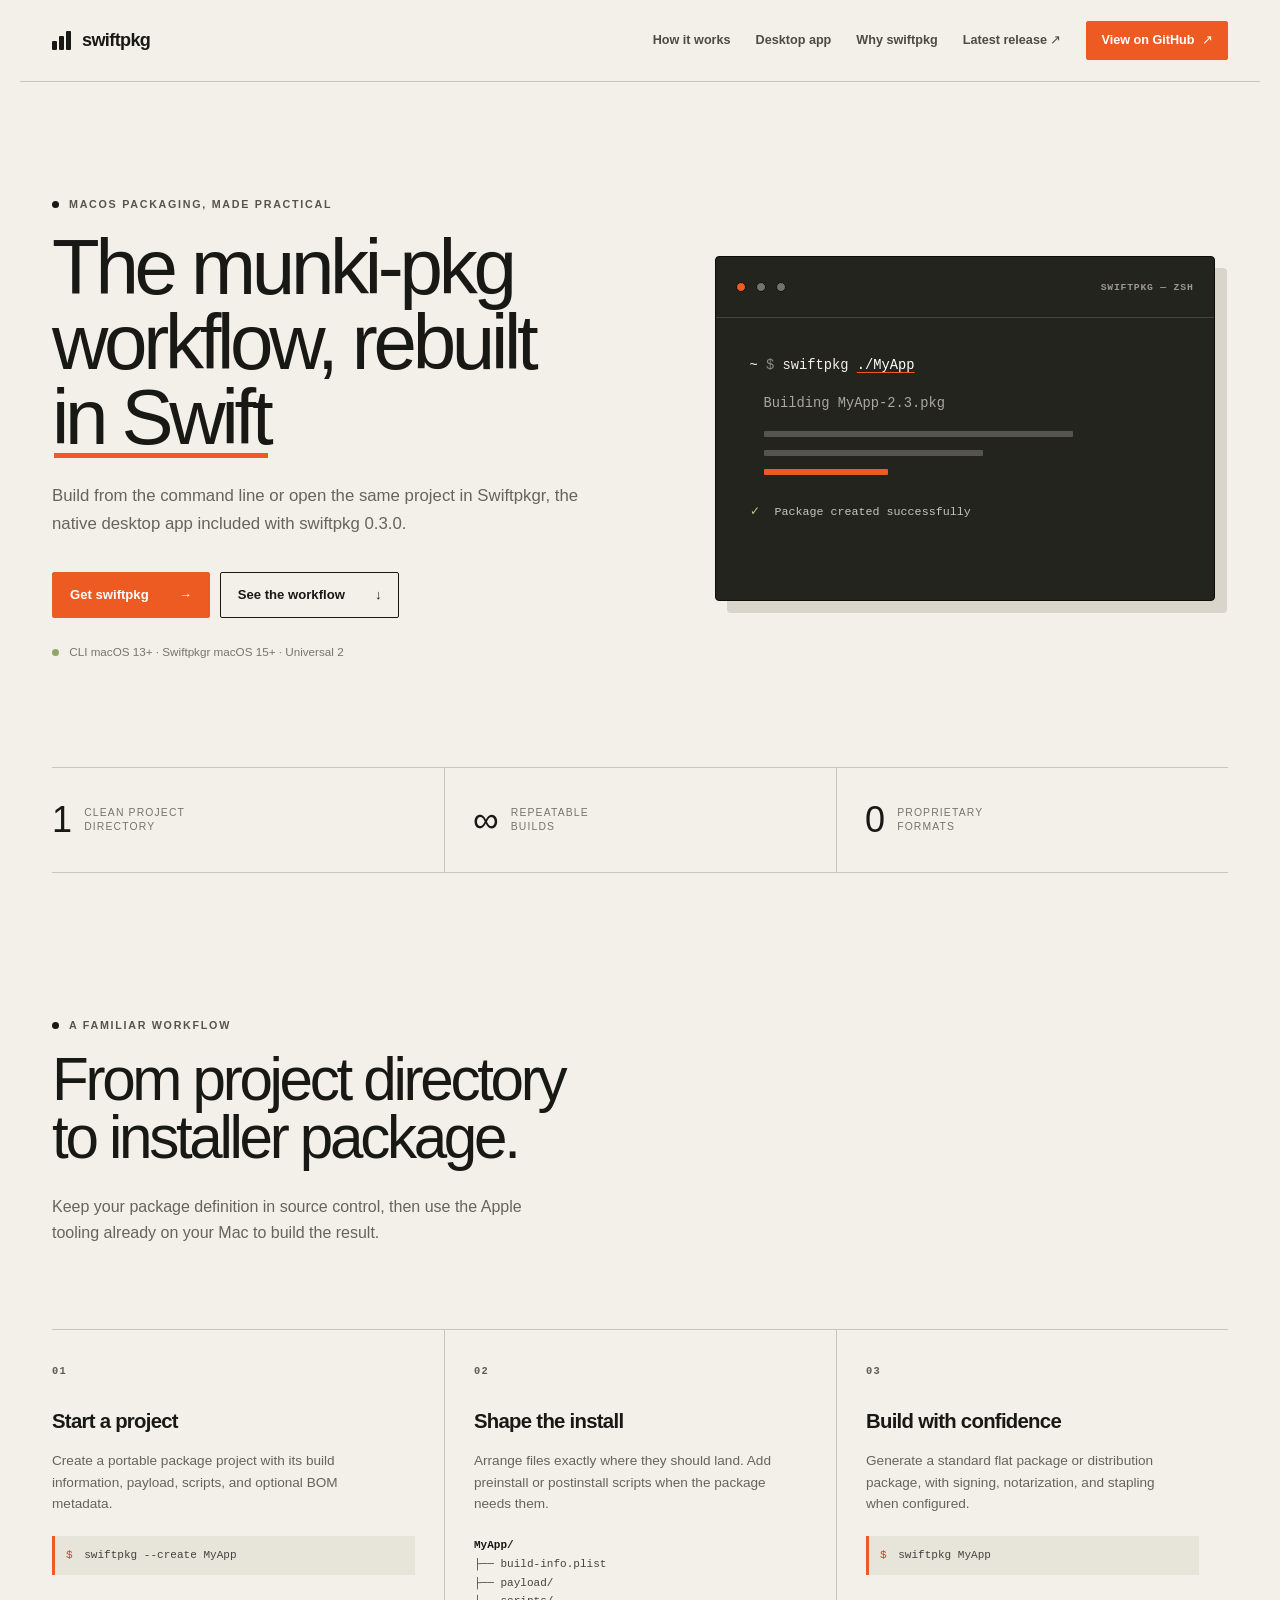
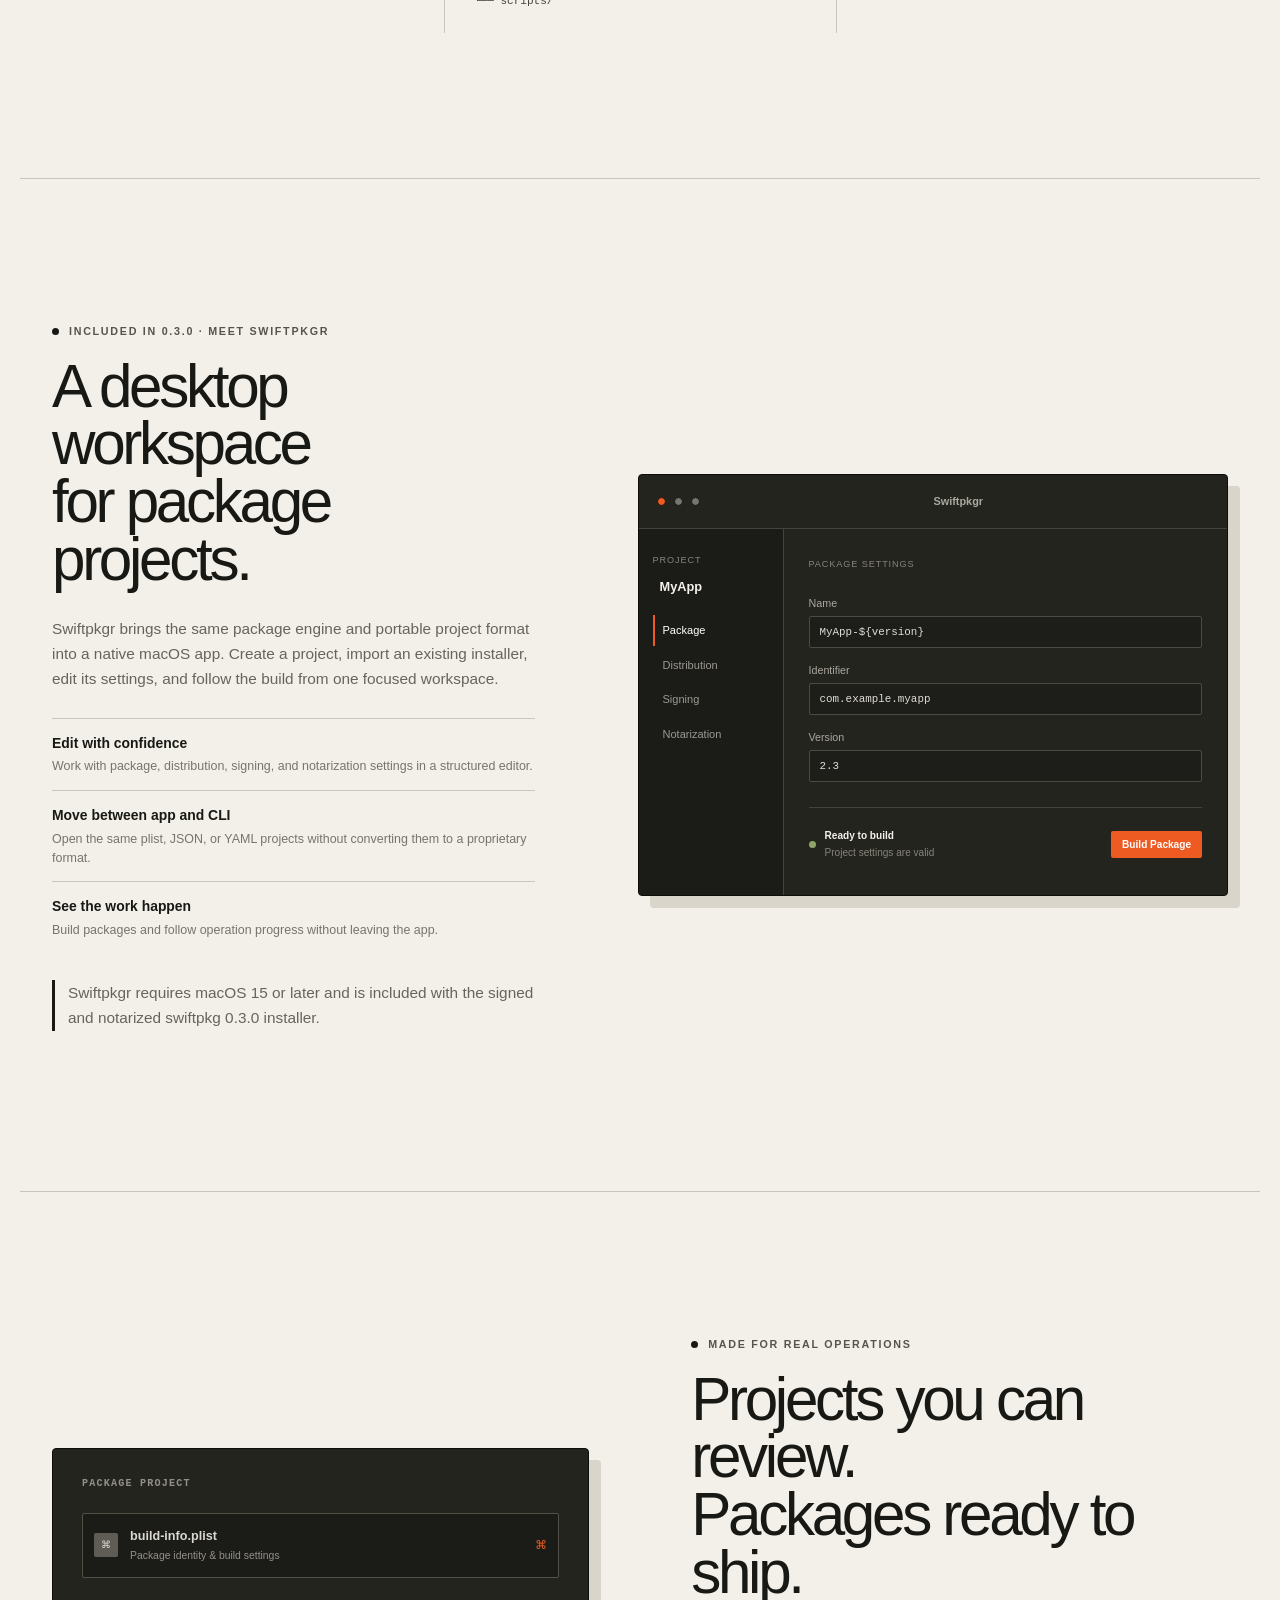
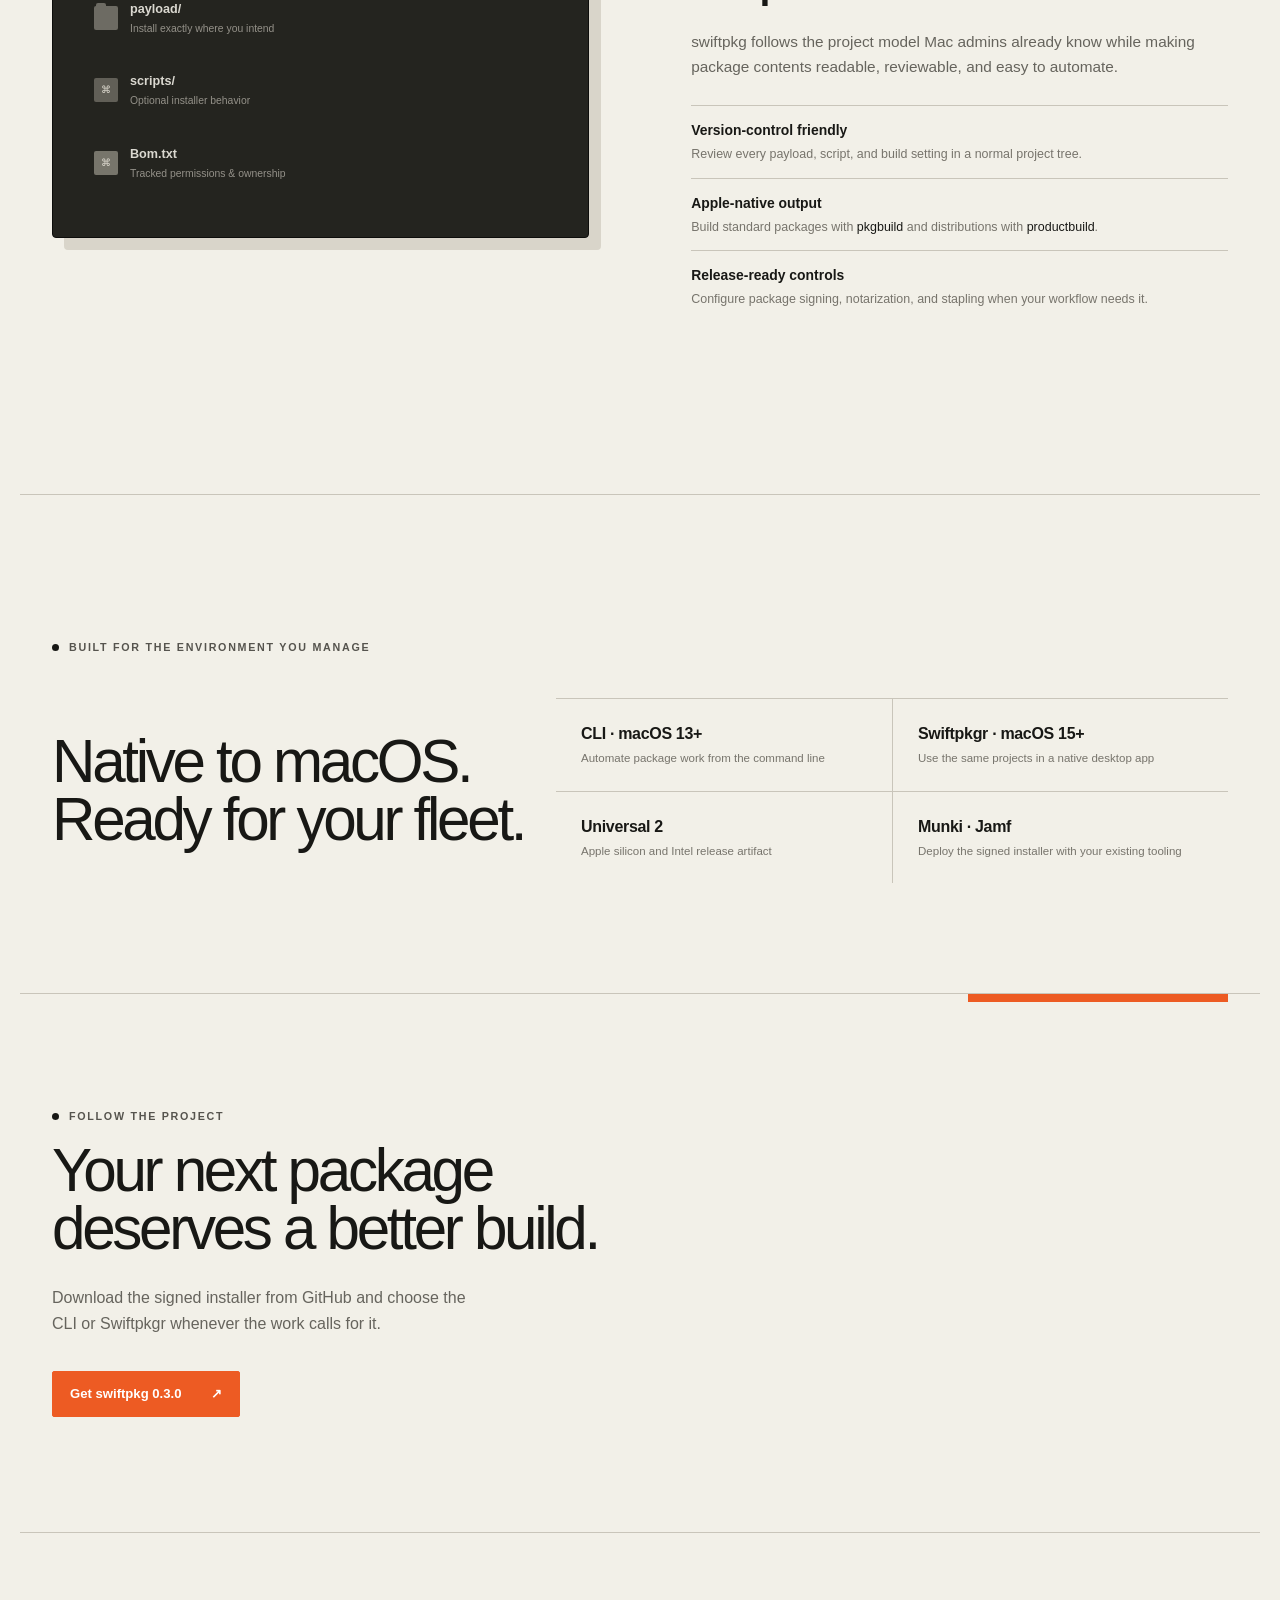
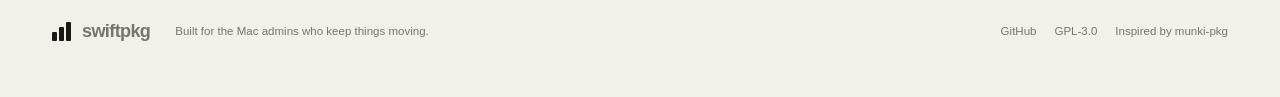
==== commit c8b0da1a: "update marketing" ====
--- a/site/index.html
+++ b/site/index.html
@@ -3,11 +3,11 @@
 <head>
   <meta charset="utf-8">
   <meta name="viewport" content="width=device-width, initial-scale=1">
-  <meta name="description" content="Build dependable macOS installer packages from the command line, with the native Swiftpkgr desktop app coming in 0.3.0.">
+  <meta name="description" content="Build dependable macOS installer packages from the swiftpkg CLI or the native Swiftpkgr desktop app.">
   <meta name="theme-color" content="#f2f0e8">
   <meta property="og:type" content="website">
   <meta property="og:title" content="swiftpkg — Build better macOS installer packages">
-  <meta property="og:description" content="The swiftpkg CLI today, plus the native Swiftpkgr desktop app coming in 0.3.0.">
+  <meta property="og:description" content="One portable package workflow for the swiftpkg CLI and native Swiftpkgr desktop app.">
   <meta property="og:url" content="https://codecarton.github.io/swiftpkg/">
   <meta property="og:image" content="https://codecarton.github.io/swiftpkg/assets/og.png">
   <meta property="og:image:width" content="1731">
@@ -15,7 +15,7 @@
   <meta property="og:image:alt" content="swiftpkg shown beside a precise charcoal package-build control panel with an orange status control.">
   <meta name="twitter:card" content="summary_large_image">
   <meta name="twitter:title" content="swiftpkg — Build better macOS installer packages">
-  <meta name="twitter:description" content="The swiftpkg CLI today, plus the native Swiftpkgr desktop app coming in 0.3.0.">
+  <meta name="twitter:description" content="One portable package workflow for the swiftpkg CLI and native Swiftpkgr desktop app.">
   <meta name="twitter:image" content="https://codecarton.github.io/swiftpkg/assets/og.png">
   <title>swiftpkg — macOS package building, without the noise</title>
   <link rel="stylesheet" href="styles.css">
@@ -41,12 +41,12 @@
       <div class="hero-copy">
         <p class="eyebrow"><span></span> macOS packaging, made practical</p>
         <h1>The munki-pkg<br>workflow, rebuilt<br><em>in Swift</em></h1>
-        <p class="lede">Build from the command line today. In 0.3.0, the native Swiftpkgr desktop app brings the same dependable package workflow to a focused visual workspace.</p>
+        <p class="lede">Build from the command line or open the same project in Swiftpkgr, the native desktop app included with swiftpkg 0.3.0.</p>
         <div class="hero-actions">
           <a class="button button-primary" href="https://github.com/codecarton/swiftpkg/releases/latest">Get swiftpkg <span aria-hidden="true">→</span></a>
           <a class="button button-quiet" href="#workflow">See the workflow <span aria-hidden="true">↓</span></a>
         </div>
-        <p class="availability"><span class="status-dot" aria-hidden="true"></span> macOS 13+ · Universal 2 · GPL-3.0-or-later</p>
+        <p class="availability"><span class="status-dot" aria-hidden="true"></span> CLI macOS 13+ · Swiftpkgr macOS 15+ · Universal 2</p>
       </div>
 
       <div class="hero-art" aria-label="Example swiftpkg terminal command">
@@ -98,15 +98,15 @@
 
     <section class="desktop section" id="desktop-app">
       <div class="desktop-copy">
-        <p class="eyebrow"><span></span> Coming in 0.3.0 · Meet Swiftpkgr</p>
+        <p class="eyebrow"><span></span> Included in 0.3.0 · Meet Swiftpkgr</p>
         <h2>A desktop workspace<br>for package projects.</h2>
-        <p>Arriving in swiftpkg 0.3.0, Swiftpkgr brings the same package engine and portable project format into a native macOS app. Create a project, import an existing installer, edit its settings, and follow the build from one focused workspace.</p>
+        <p>Swiftpkgr brings the same package engine and portable project format into a native macOS app. Create a project, import an existing installer, edit its settings, and follow the build from one focused workspace.</p>
         <ul>
           <li><b>Edit with confidence</b><span>Work with package, distribution, signing, and notarization settings in a structured editor.</span></li>
           <li><b>Move between app and CLI</b><span>Open the same plist, JSON, or YAML projects without converting them to a proprietary format.</span></li>
           <li><b>See the work happen</b><span>Build packages and follow operation progress without leaving the app.</span></li>
         </ul>
-        <p class="desktop-availability">Swiftpkgr requires macOS 15 or later and will ship in the swiftpkg 0.3.0 installer.</p>
+        <p class="desktop-availability">Swiftpkgr requires macOS 15 or later and is included with the signed and notarized swiftpkg 0.3.0 installer.</p>
       </div>
       <div class="app-window glow-panel" aria-label="Swiftpkgr desktop app preview">
         <div class="app-titlebar">
@@ -157,18 +157,18 @@
       <p class="eyebrow"><span></span> Built for the environment you manage</p>
       <div class="compat-grid">
         <h2>Native to macOS.<br>Ready for your fleet.</h2>
-        <div><b>macOS 13+</b><span>Supported operating-system baseline</span></div>
+        <div><b>CLI · macOS 13+</b><span>Automate package work from the command line</span></div>
+        <div><b>Swiftpkgr · macOS 15+</b><span>Use the same projects in a native desktop app</span></div>
         <div><b>Universal 2</b><span>Apple silicon and Intel release artifact</span></div>
         <div><b>Munki · Jamf</b><span>Deploy the signed installer with your existing tooling</span></div>
-        <div><b>Swift 6</b><span>Modern source build for contributors and early evaluators</span></div>
       </div>
     </section>
 
     <section class="closing">
       <p class="eyebrow"><span></span> Follow the project</p>
       <h2>Your next package<br>deserves a better build.</h2>
-      <p>The latest swiftpkg release is available on GitHub. Download it, verify its checksum, and put a cleaner package workflow to work.</p>
-      <a class="button button-primary" href="https://github.com/codecarton/swiftpkg/releases/latest">Get swiftpkg <span aria-hidden="true">↗</span></a>
+      <p>Download the signed installer from GitHub and choose the CLI or Swiftpkgr whenever the work calls for it.</p>
+      <a class="button button-primary" href="https://github.com/codecarton/swiftpkg/releases/latest">Get swiftpkg 0.3.0 <span aria-hidden="true">↗</span></a>
     </section>
   </main>
 
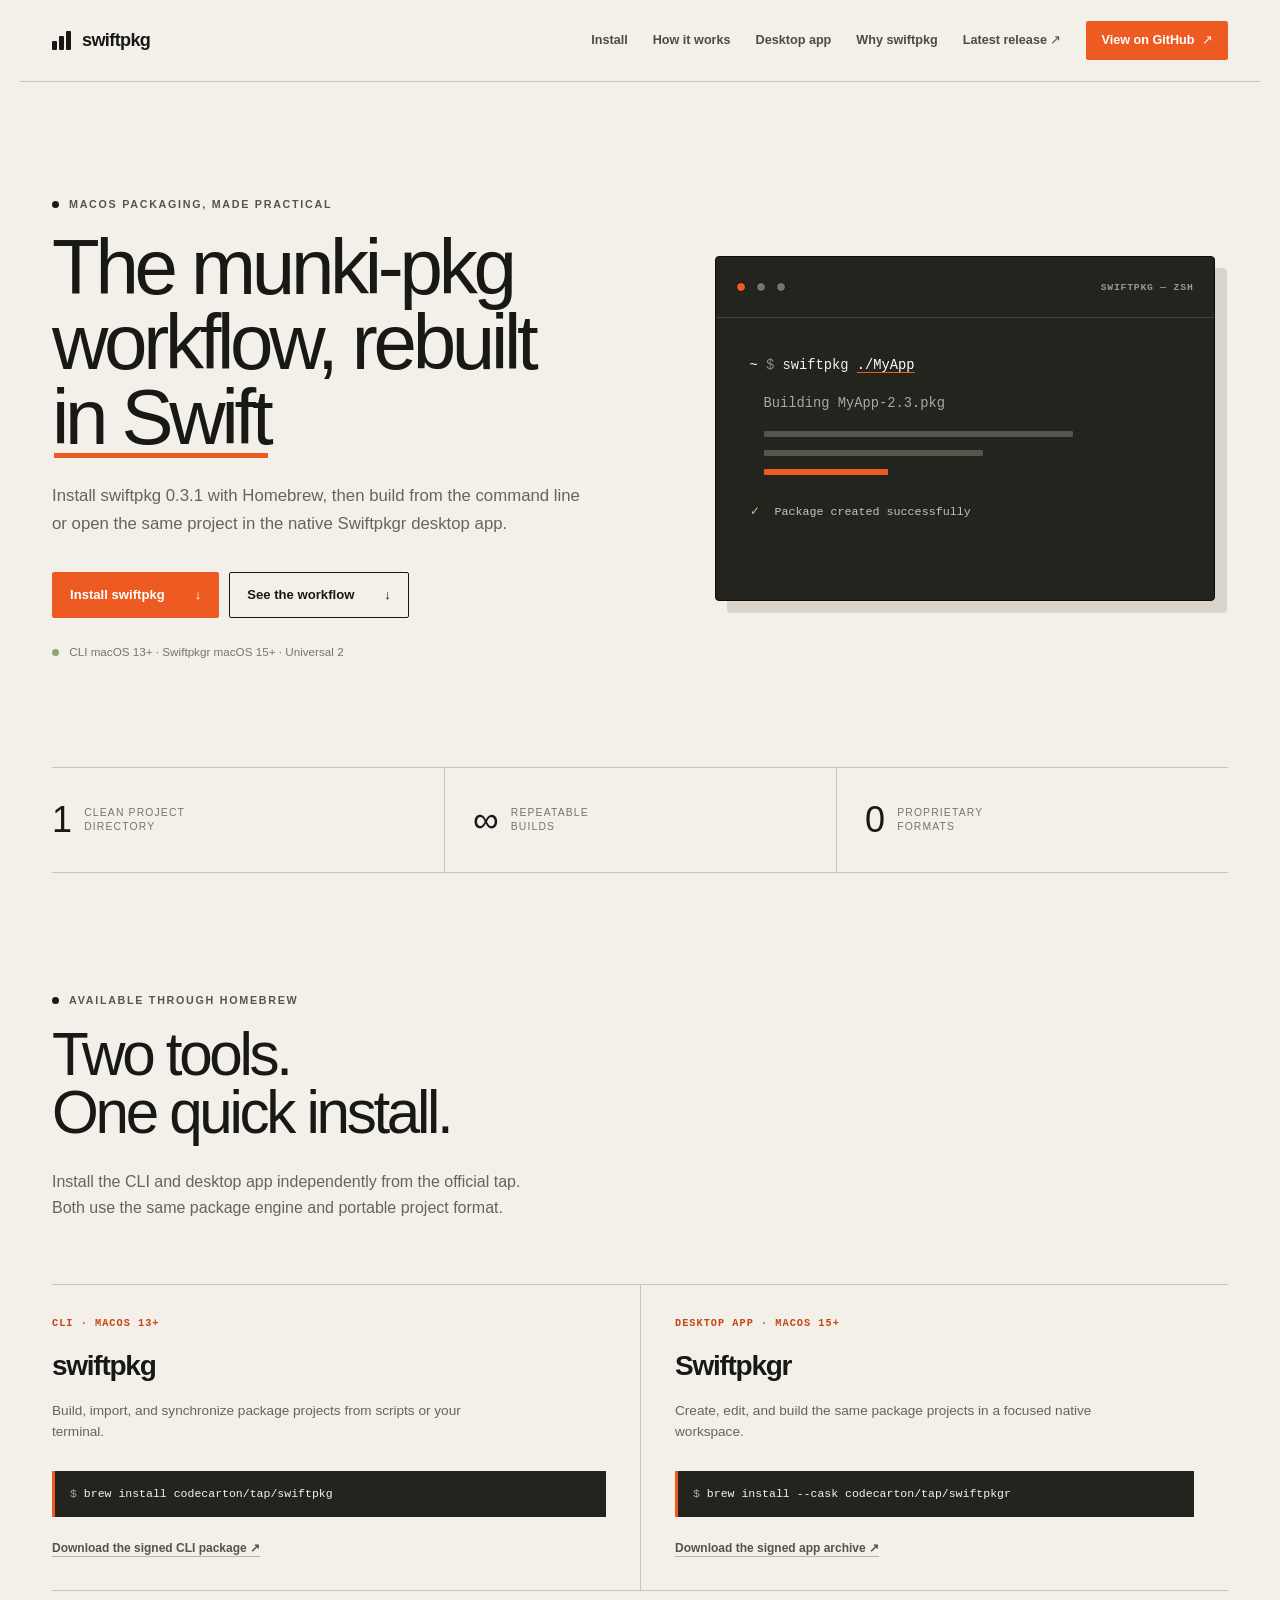
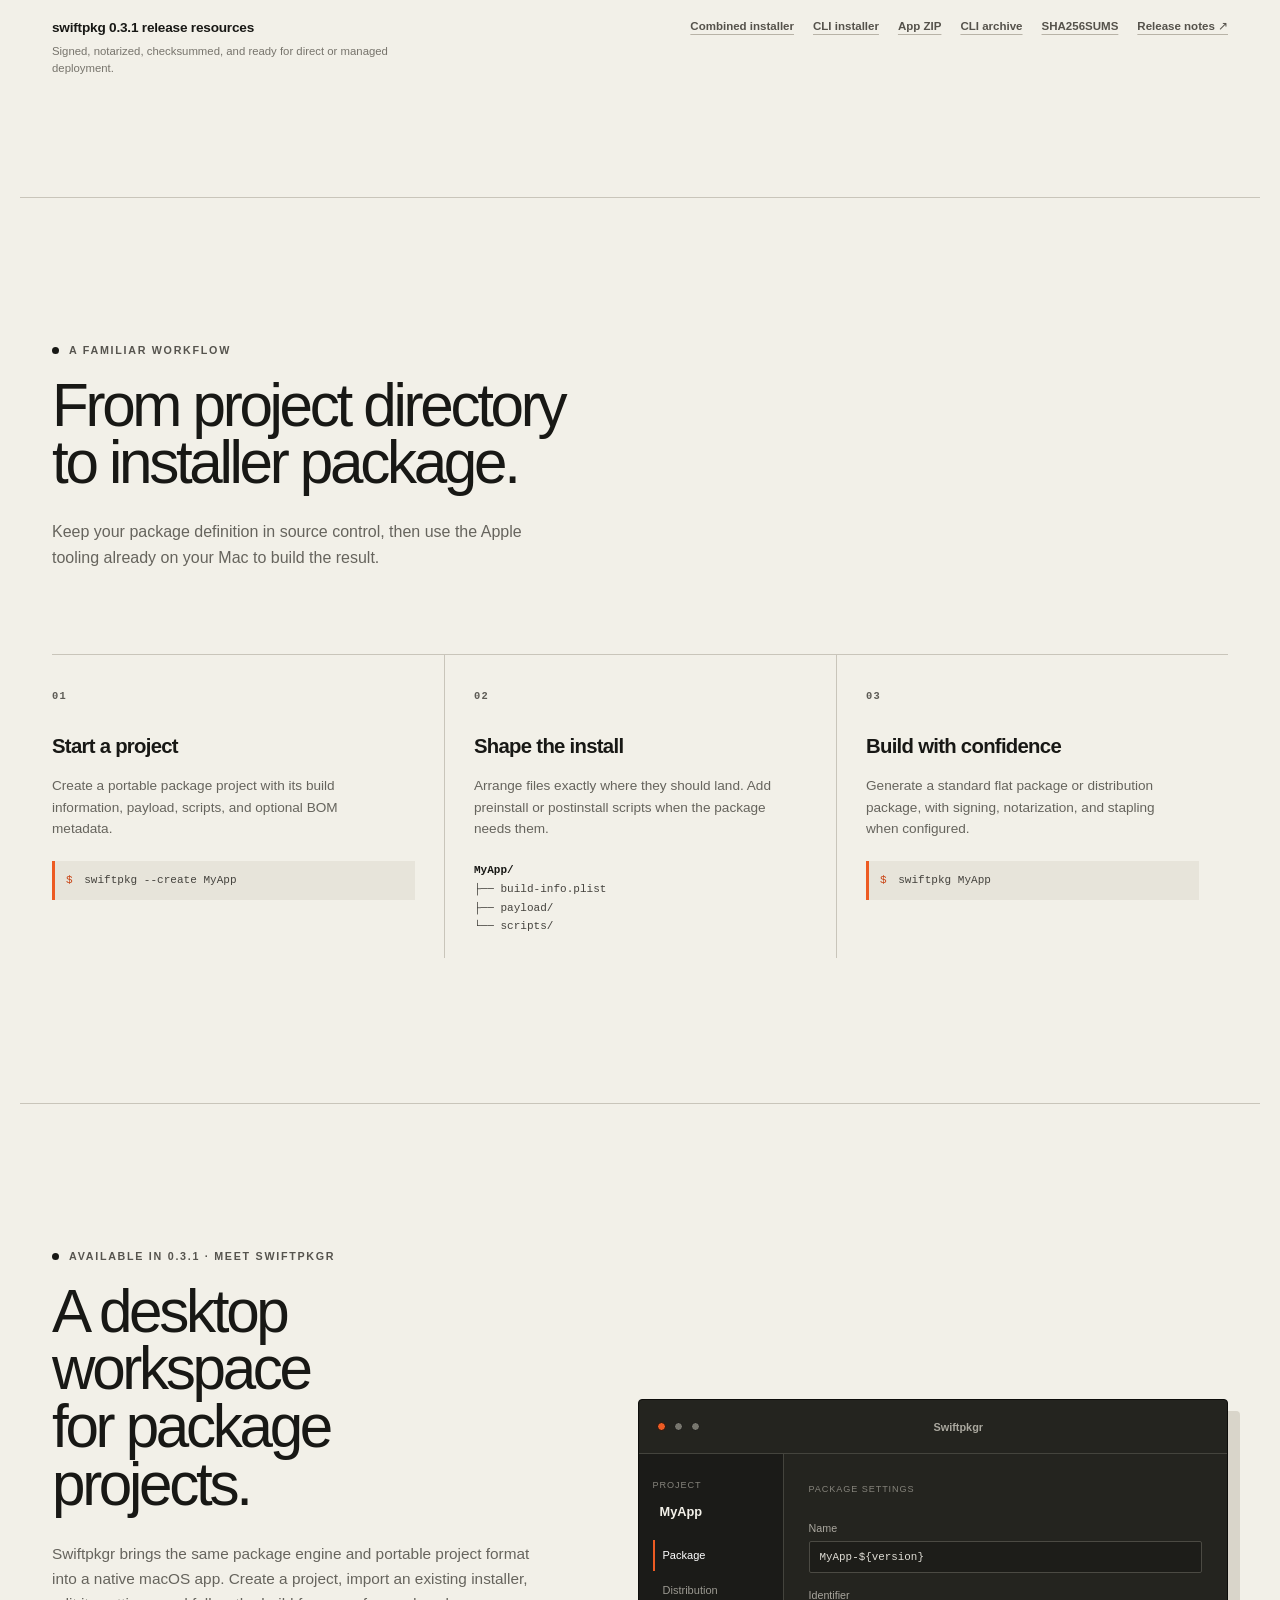
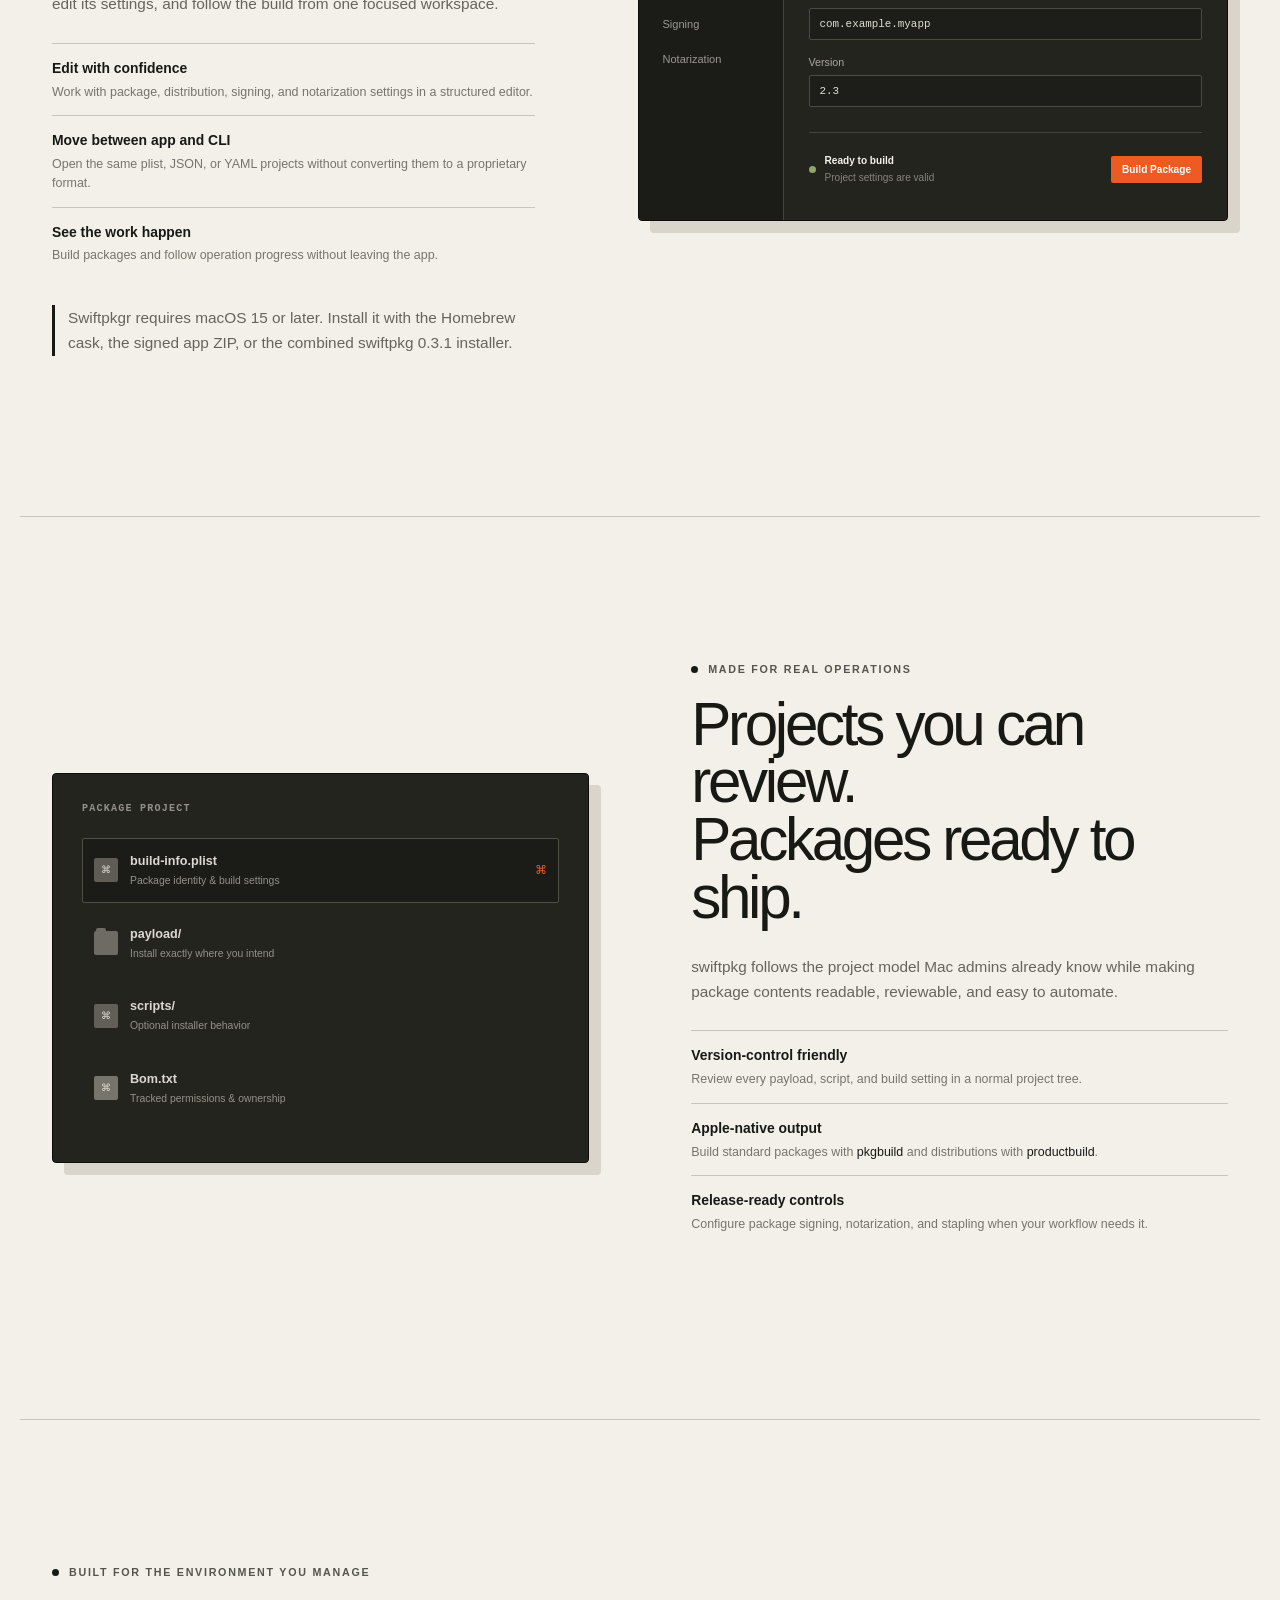
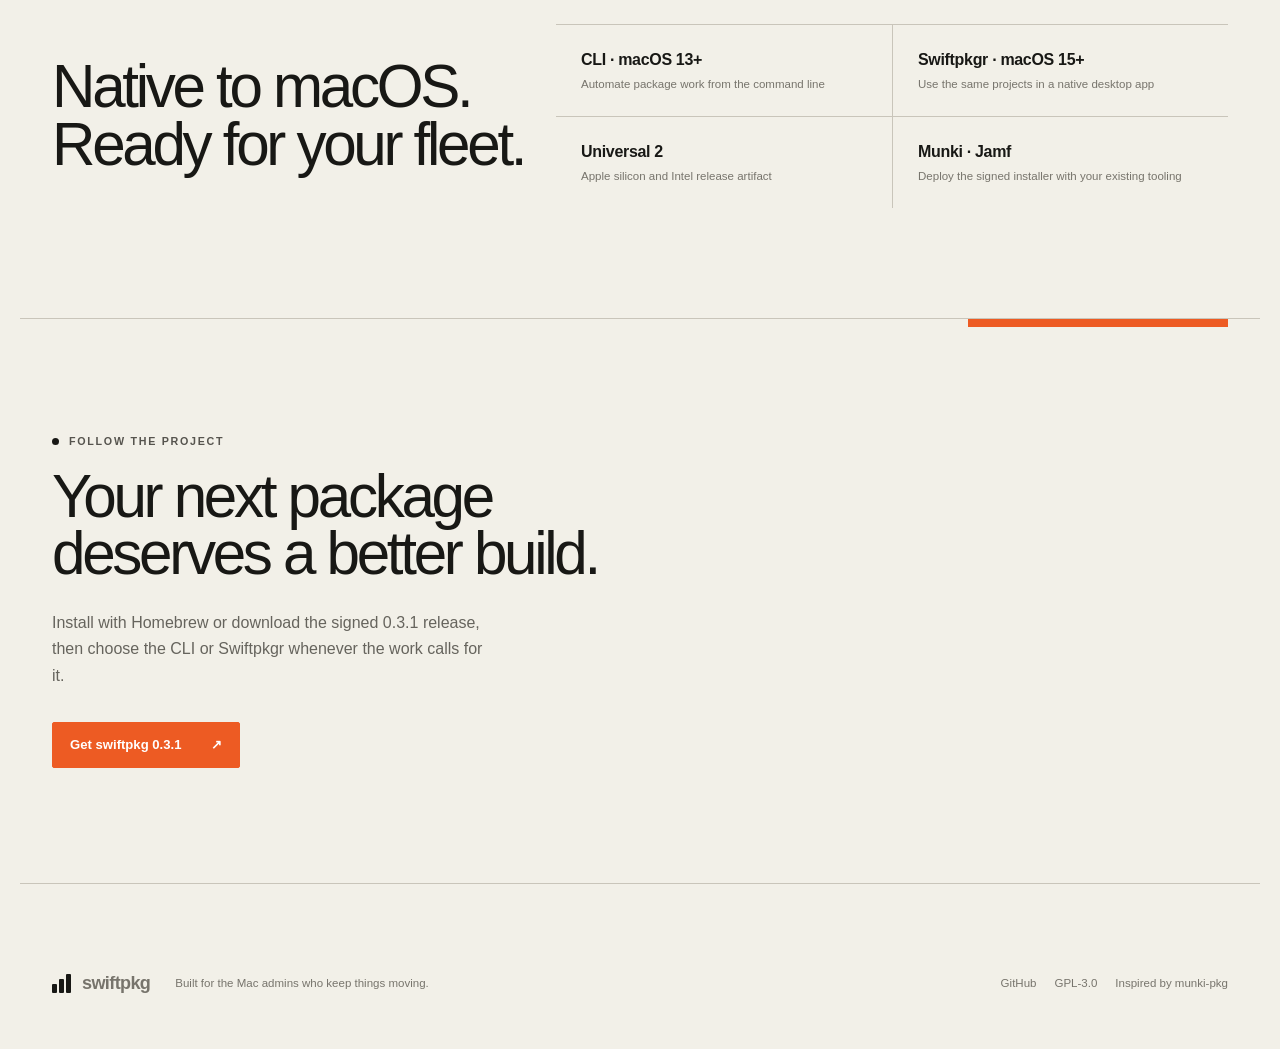
==== commit 3e0eef11: "Document Homebrew release installation" ====
--- a/site/index.html
+++ b/site/index.html
@@ -3,11 +3,11 @@
 <head>
   <meta charset="utf-8">
   <meta name="viewport" content="width=device-width, initial-scale=1">
-  <meta name="description" content="Build dependable macOS installer packages from the swiftpkg CLI or the native Swiftpkgr desktop app.">
+  <meta name="description" content="Install swiftpkg and Swiftpkgr with Homebrew, then build dependable macOS installer packages from the command line or native desktop app.">
   <meta name="theme-color" content="#f2f0e8">
   <meta property="og:type" content="website">
   <meta property="og:title" content="swiftpkg — Build better macOS installer packages">
-  <meta property="og:description" content="One portable package workflow for the swiftpkg CLI and native Swiftpkgr desktop app.">
+  <meta property="og:description" content="Install with Homebrew. Build from the swiftpkg CLI or native Swiftpkgr desktop app.">
   <meta property="og:url" content="https://codecarton.github.io/swiftpkg/">
   <meta property="og:image" content="https://codecarton.github.io/swiftpkg/assets/og.png">
   <meta property="og:image:width" content="1731">
@@ -15,7 +15,7 @@
   <meta property="og:image:alt" content="swiftpkg shown beside a precise charcoal package-build control panel with an orange status control.">
   <meta name="twitter:card" content="summary_large_image">
   <meta name="twitter:title" content="swiftpkg — Build better macOS installer packages">
-  <meta name="twitter:description" content="One portable package workflow for the swiftpkg CLI and native Swiftpkgr desktop app.">
+  <meta name="twitter:description" content="Install with Homebrew. Build from the swiftpkg CLI or native Swiftpkgr desktop app.">
   <meta name="twitter:image" content="https://codecarton.github.io/swiftpkg/assets/og.png">
   <title>swiftpkg — macOS package building, without the noise</title>
   <link rel="stylesheet" href="styles.css">
@@ -28,6 +28,7 @@
       <span>swiftpkg</span>
     </a>
     <nav aria-label="Primary navigation">
+      <a href="#install">Install</a>
       <a href="#workflow">How it works</a>
       <a href="#desktop-app">Desktop app</a>
       <a href="#built-for-admins">Why swiftpkg</a>
@@ -41,9 +42,9 @@
       <div class="hero-copy">
         <p class="eyebrow"><span></span> macOS packaging, made practical</p>
         <h1>The munki-pkg<br>workflow, rebuilt<br><em>in Swift</em></h1>
-        <p class="lede">Build from the command line or open the same project in Swiftpkgr, the native desktop app included with swiftpkg 0.3.0.</p>
+        <p class="lede">Install swiftpkg 0.3.1 with Homebrew, then build from the command line or open the same project in the native Swiftpkgr desktop app.</p>
         <div class="hero-actions">
-          <a class="button button-primary" href="https://github.com/codecarton/swiftpkg/releases/latest">Get swiftpkg <span aria-hidden="true">→</span></a>
+          <a class="button button-primary" href="#install">Install swiftpkg <span aria-hidden="true">↓</span></a>
           <a class="button button-quiet" href="#workflow">See the workflow <span aria-hidden="true">↓</span></a>
         </div>
         <p class="availability"><span class="status-dot" aria-hidden="true"></span> CLI macOS 13+ · Swiftpkgr macOS 15+ · Universal 2</p>
@@ -66,6 +67,44 @@
       <div><strong>1</strong><span>clean project<br>directory</span></div>
       <div><strong>∞</strong><span>repeatable<br>builds</span></div>
       <div><strong>0</strong><span>proprietary<br>formats</span></div>
+    </section>
+
+    <section class="install section" id="install">
+      <div class="section-intro">
+        <p class="eyebrow"><span></span> Available through Homebrew</p>
+        <h2>Two tools.<br>One quick install.</h2>
+        <p>Install the CLI and desktop app independently from the official tap. Both use the same package engine and portable project format.</p>
+      </div>
+      <div class="install-grid">
+        <article class="install-card">
+          <p class="install-label">CLI · macOS 13+</p>
+          <h3>swiftpkg</h3>
+          <p>Build, import, and synchronize package projects from scripts or your terminal.</p>
+          <code><span>$</span> brew install codecarton/tap/swiftpkg</code>
+          <a href="https://github.com/codecarton/swiftpkg/releases/download/v0.3.1/swiftpkg-0.3.1-cli.pkg">Download the signed CLI package <span aria-hidden="true">↗</span></a>
+        </article>
+        <article class="install-card">
+          <p class="install-label">Desktop app · macOS 15+</p>
+          <h3>Swiftpkgr</h3>
+          <p>Create, edit, and build the same package projects in a focused native workspace.</p>
+          <code><span>$</span> brew install --cask codecarton/tap/swiftpkgr</code>
+          <a href="https://github.com/codecarton/swiftpkg/releases/download/v0.3.1/Swiftpkgr-0.3.1.zip">Download the signed app archive <span aria-hidden="true">↗</span></a>
+        </article>
+      </div>
+      <div class="release-resources">
+        <div>
+          <b>swiftpkg 0.3.1 release resources</b>
+          <span>Signed, notarized, checksummed, and ready for direct or managed deployment.</span>
+        </div>
+        <nav aria-label="swiftpkg 0.3.1 release resources">
+          <a href="https://github.com/codecarton/swiftpkg/releases/download/v0.3.1/swiftpkg-0.3.1-combined.pkg">Combined installer</a>
+          <a href="https://github.com/codecarton/swiftpkg/releases/download/v0.3.1/swiftpkg-0.3.1-cli.pkg">CLI installer</a>
+          <a href="https://github.com/codecarton/swiftpkg/releases/download/v0.3.1/Swiftpkgr-0.3.1.zip">App ZIP</a>
+          <a href="https://github.com/codecarton/swiftpkg/releases/download/v0.3.1/swiftpkg-0.3.1-universal.tar.gz">CLI archive</a>
+          <a href="https://github.com/codecarton/swiftpkg/releases/download/v0.3.1/SHA256SUMS">SHA256SUMS</a>
+          <a href="https://github.com/codecarton/swiftpkg/releases/tag/v0.3.1">Release notes <span aria-hidden="true">↗</span></a>
+        </nav>
+      </div>
     </section>
 
     <section class="workflow section" id="workflow">
@@ -98,7 +137,7 @@
 
     <section class="desktop section" id="desktop-app">
       <div class="desktop-copy">
-        <p class="eyebrow"><span></span> Included in 0.3.0 · Meet Swiftpkgr</p>
+        <p class="eyebrow"><span></span> Available in 0.3.1 · Meet Swiftpkgr</p>
         <h2>A desktop workspace<br>for package projects.</h2>
         <p>Swiftpkgr brings the same package engine and portable project format into a native macOS app. Create a project, import an existing installer, edit its settings, and follow the build from one focused workspace.</p>
         <ul>
@@ -106,7 +145,7 @@
           <li><b>Move between app and CLI</b><span>Open the same plist, JSON, or YAML projects without converting them to a proprietary format.</span></li>
           <li><b>See the work happen</b><span>Build packages and follow operation progress without leaving the app.</span></li>
         </ul>
-        <p class="desktop-availability">Swiftpkgr requires macOS 15 or later and is included with the signed and notarized swiftpkg 0.3.0 installer.</p>
+        <p class="desktop-availability">Swiftpkgr requires macOS 15 or later. Install it with the Homebrew cask, the signed app ZIP, or the combined swiftpkg 0.3.1 installer.</p>
       </div>
       <div class="app-window glow-panel" aria-label="Swiftpkgr desktop app preview">
         <div class="app-titlebar">
@@ -167,8 +206,8 @@
     <section class="closing">
       <p class="eyebrow"><span></span> Follow the project</p>
       <h2>Your next package<br>deserves a better build.</h2>
-      <p>Download the signed installer from GitHub and choose the CLI or Swiftpkgr whenever the work calls for it.</p>
-      <a class="button button-primary" href="https://github.com/codecarton/swiftpkg/releases/latest">Get swiftpkg 0.3.0 <span aria-hidden="true">↗</span></a>
+      <p>Install with Homebrew or download the signed 0.3.1 release, then choose the CLI or Swiftpkgr whenever the work calls for it.</p>
+      <a class="button button-primary" href="https://github.com/codecarton/swiftpkg/releases/tag/v0.3.1">Get swiftpkg 0.3.1 <span aria-hidden="true">↗</span></a>
     </section>
   </main>
 
--- a/site/styles.css
+++ b/site/styles.css
@@ -387,6 +387,126 @@
   line-height: 1.65;
 }
 
+.install {
+  padding-top: 120px;
+  padding-bottom: 120px;
+}
+
+.install-grid {
+  margin-top: 62px;
+  display: grid;
+  grid-template-columns: repeat(2, 1fr);
+  border-top: 1px solid var(--line);
+  border-bottom: 1px solid var(--line);
+}
+
+.install-card {
+  min-width: 0;
+  padding: 32px 34px 31px 0;
+}
+
+.install-card + .install-card {
+  padding-left: 34px;
+  border-left: 1px solid var(--line);
+}
+
+.install-label {
+  margin: 0 0 16px;
+  color: var(--orange-dark);
+  font: 700 .64rem ui-monospace, SFMono-Regular, Menlo, monospace;
+  letter-spacing: .1em;
+  text-transform: uppercase;
+}
+
+.install-card h3 {
+  margin: 0;
+  font-size: 1.75rem;
+  letter-spacing: -.045em;
+}
+
+.install-card > p:not(.install-label) {
+  max-width: 430px;
+  min-height: 48px;
+  color: var(--muted);
+  font-size: .85rem;
+  line-height: 1.55;
+}
+
+.install-card code {
+  margin: 23px 0 18px;
+  padding: 14px 15px;
+  display: block;
+  overflow-x: auto;
+  background: var(--panel);
+  color: #f5f2e9;
+  border-left: 3px solid var(--orange);
+  font: 500 .72rem/1.5 ui-monospace, SFMono-Regular, Menlo, monospace;
+  white-space: nowrap;
+}
+
+.install-card code span { color: #a9a79f; }
+
+.install-card > a {
+  color: #55524b;
+  font-size: .75rem;
+  font-weight: 650;
+  text-decoration: underline;
+  text-decoration-color: #b8b3a7;
+  text-underline-offset: 4px;
+}
+
+.install-card > a:hover { color: var(--orange-dark); }
+
+.release-resources {
+  padding-top: 27px;
+  display: flex;
+  justify-content: space-between;
+  align-items: flex-start;
+  gap: 35px;
+}
+
+.release-resources > div {
+  max-width: 360px;
+  flex: 0 0 auto;
+}
+
+.release-resources > div b,
+.release-resources > div span {
+  display: block;
+}
+
+.release-resources b {
+  font-size: .85rem;
+  letter-spacing: -.015em;
+}
+
+.release-resources > div span {
+  margin-top: 5px;
+  color: #77746c;
+  font-size: .71rem;
+  line-height: 1.5;
+}
+
+.release-resources nav {
+  max-width: 650px;
+  display: flex;
+  justify-content: flex-end;
+  flex-wrap: wrap;
+  gap: 8px 19px;
+  color: #55524b;
+  font-size: .72rem;
+}
+
+.release-resources nav a {
+  text-decoration: underline;
+  text-decoration-color: #b8b3a7;
+  text-underline-offset: 4px;
+}
+
+.release-resources nav a:hover { color: var(--orange-dark); }
+
+.workflow { border-top: 1px solid var(--line); }
+
 .steps {
   margin: 0;
   padding: 66px 0 0;
@@ -811,6 +931,14 @@
   .proof div { gap: 9px; }
   .proof div + div { padding-left: 13px; }
   .section { padding: 100px 20px; }
+  .install-grid { grid-template-columns: 1fr; }
+  .install-card,
+  .install-card + .install-card { padding: 27px 0; border-left: 0; }
+  .install-card + .install-card { border-top: 1px solid var(--line); }
+  .install-card > p:not(.install-label) { min-height: 0; }
+  .release-resources { flex-direction: column; gap: 20px; }
+  .release-resources > div { max-width: 490px; }
+  .release-resources nav { justify-content: flex-start; }
   .steps { grid-template-columns: 1fr; padding-top: 38px; }
   .steps li,
   .steps li + li { min-height: auto; padding: 25px 0; border-left: 0; }
@@ -836,6 +964,7 @@
   .glow-panel { box-shadow: 7px 7px 0 #d9d5ca; }
   .proof strong { font-size: 1.7rem; }
   .proof span { font-size: .55rem; letter-spacing: .07em; }
+  .install-card code { font-size: .64rem; }
   .app-content { grid-template-columns: 108px 1fr; }
   .app-editor { padding: 24px 14px; }
   .build-row button { padding: 8px; }
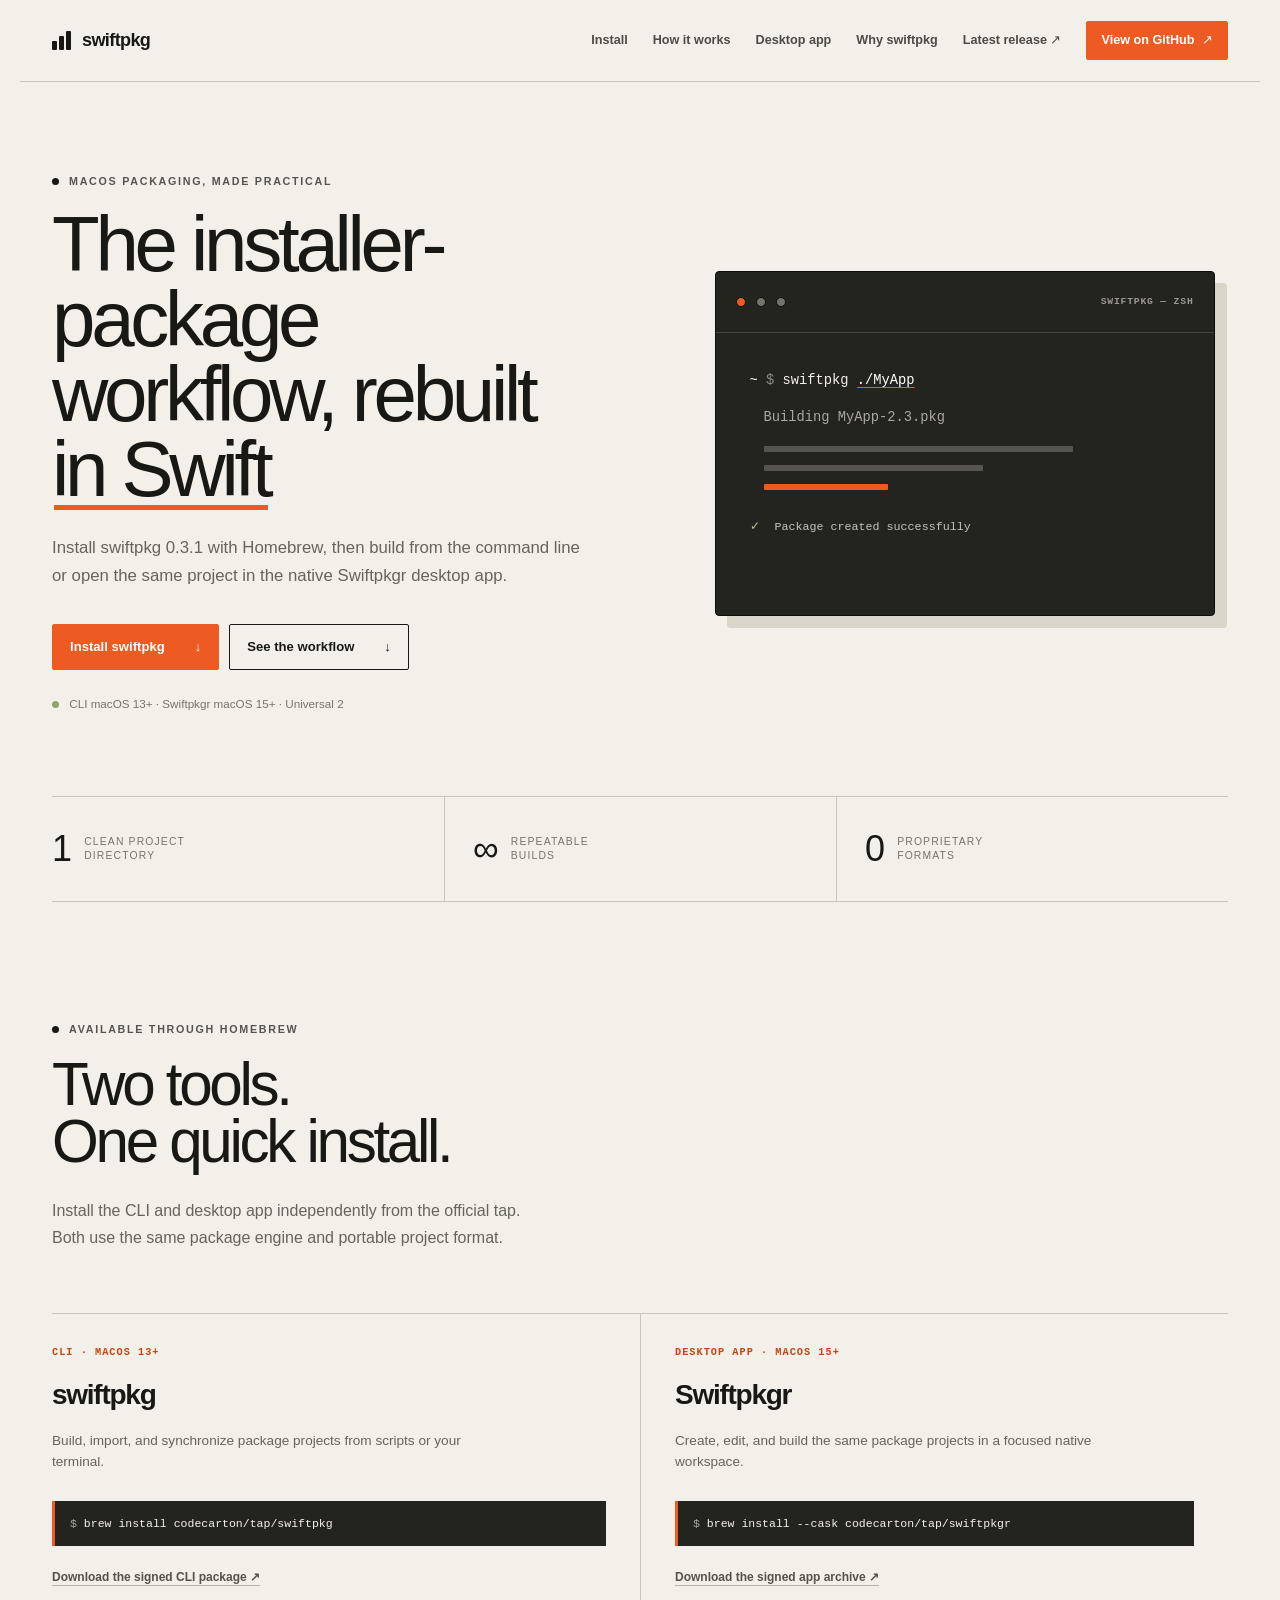
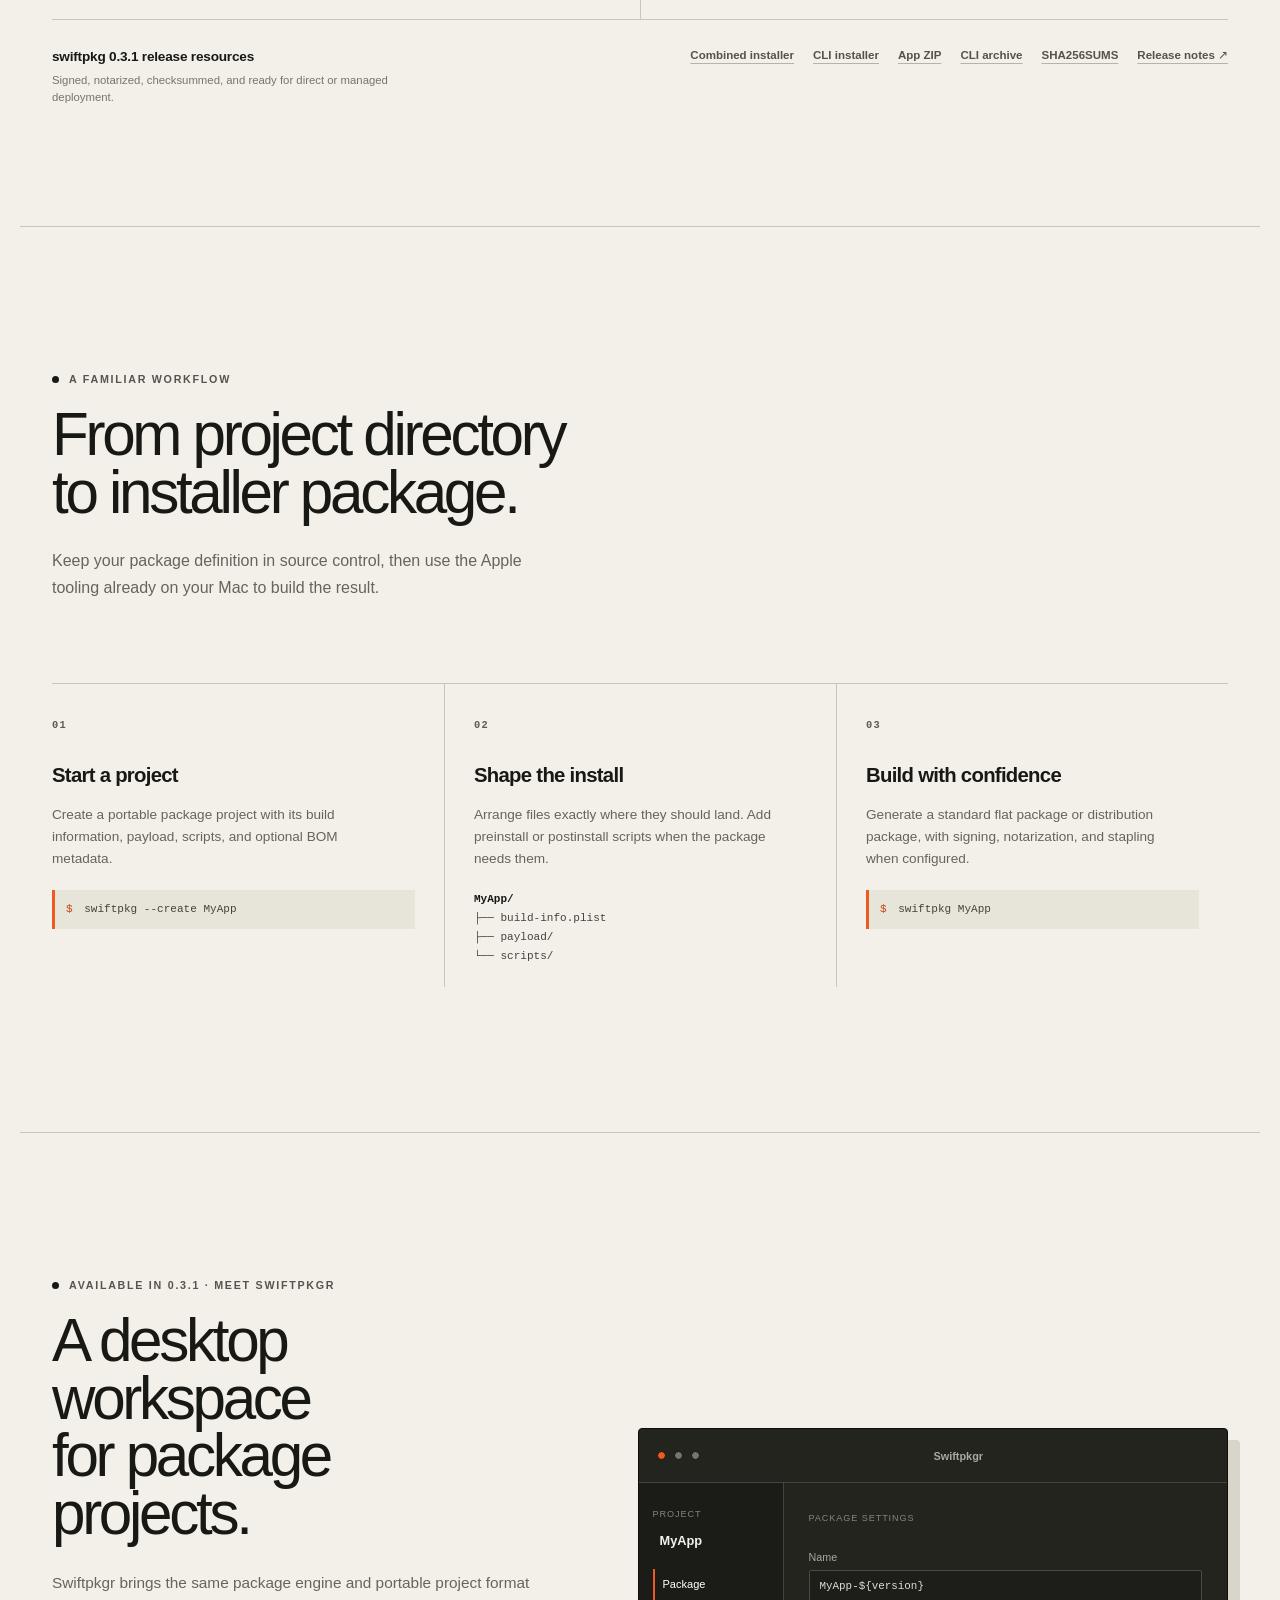
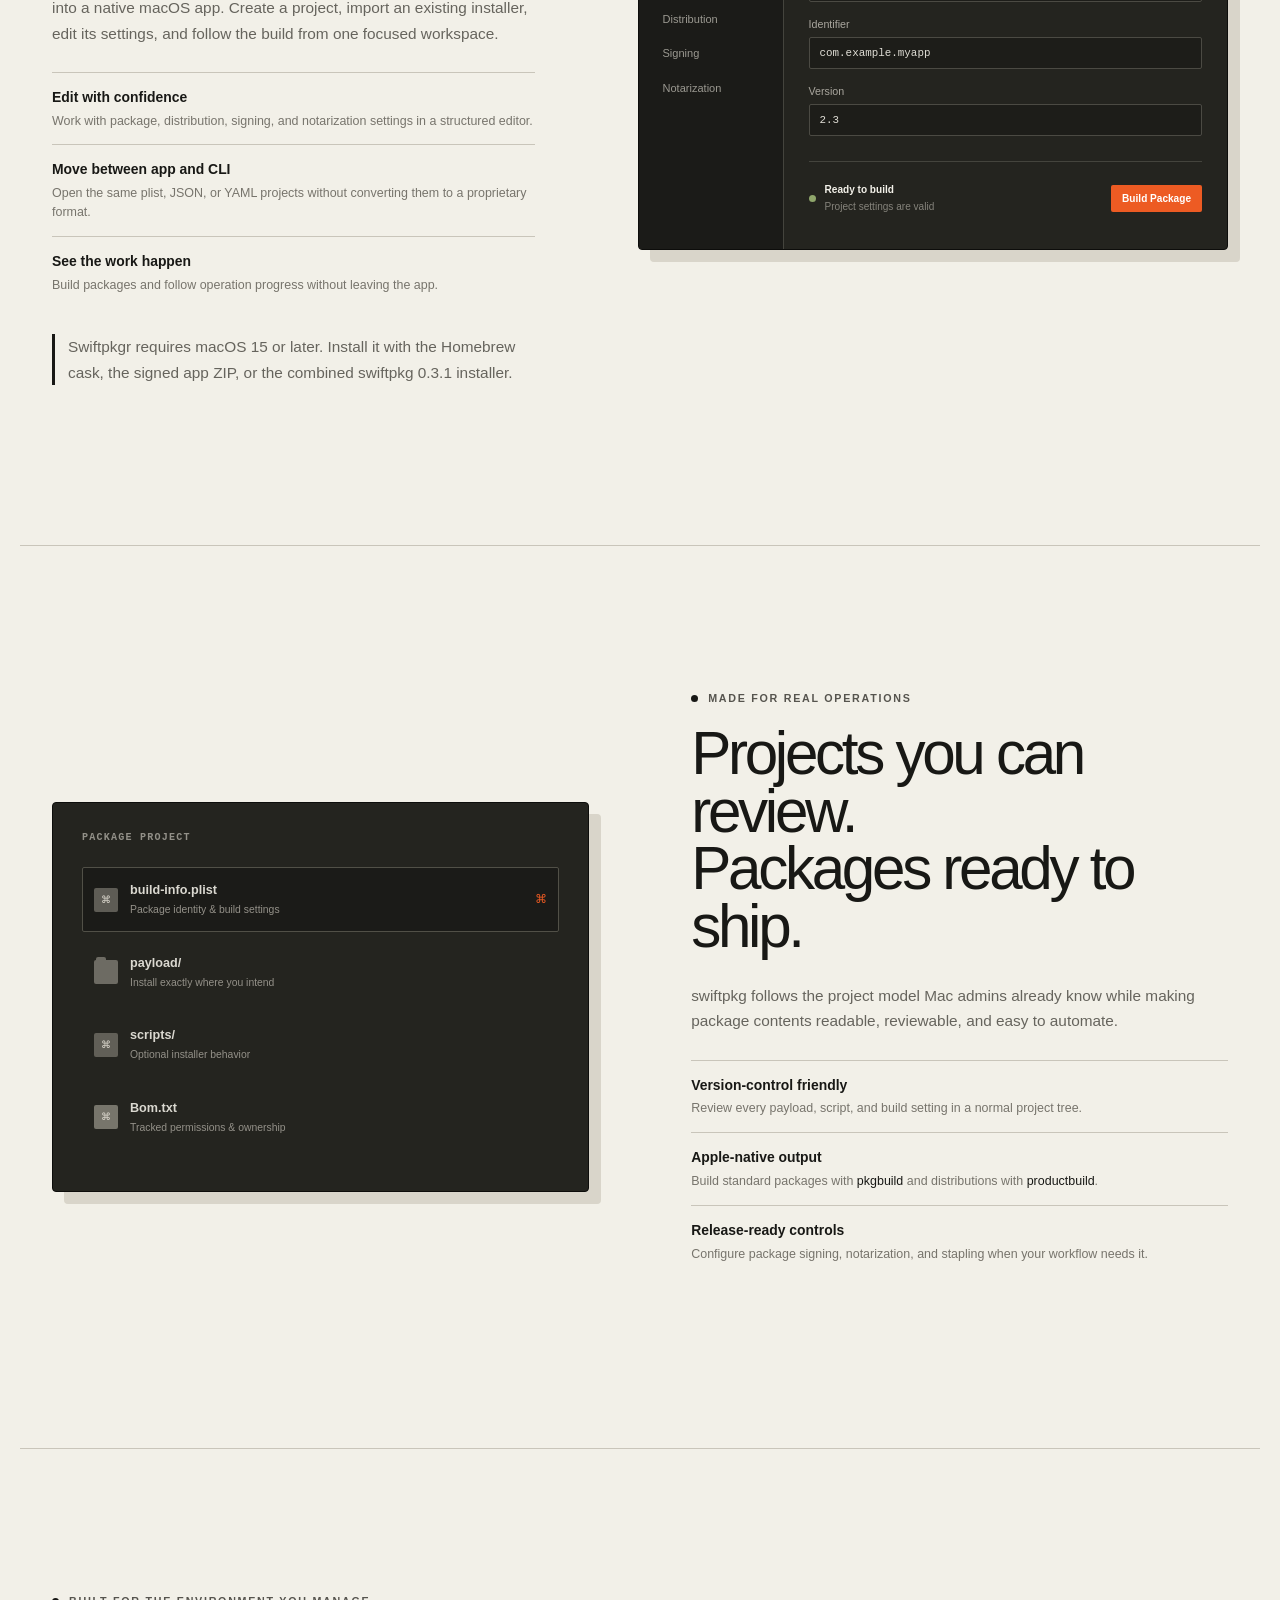
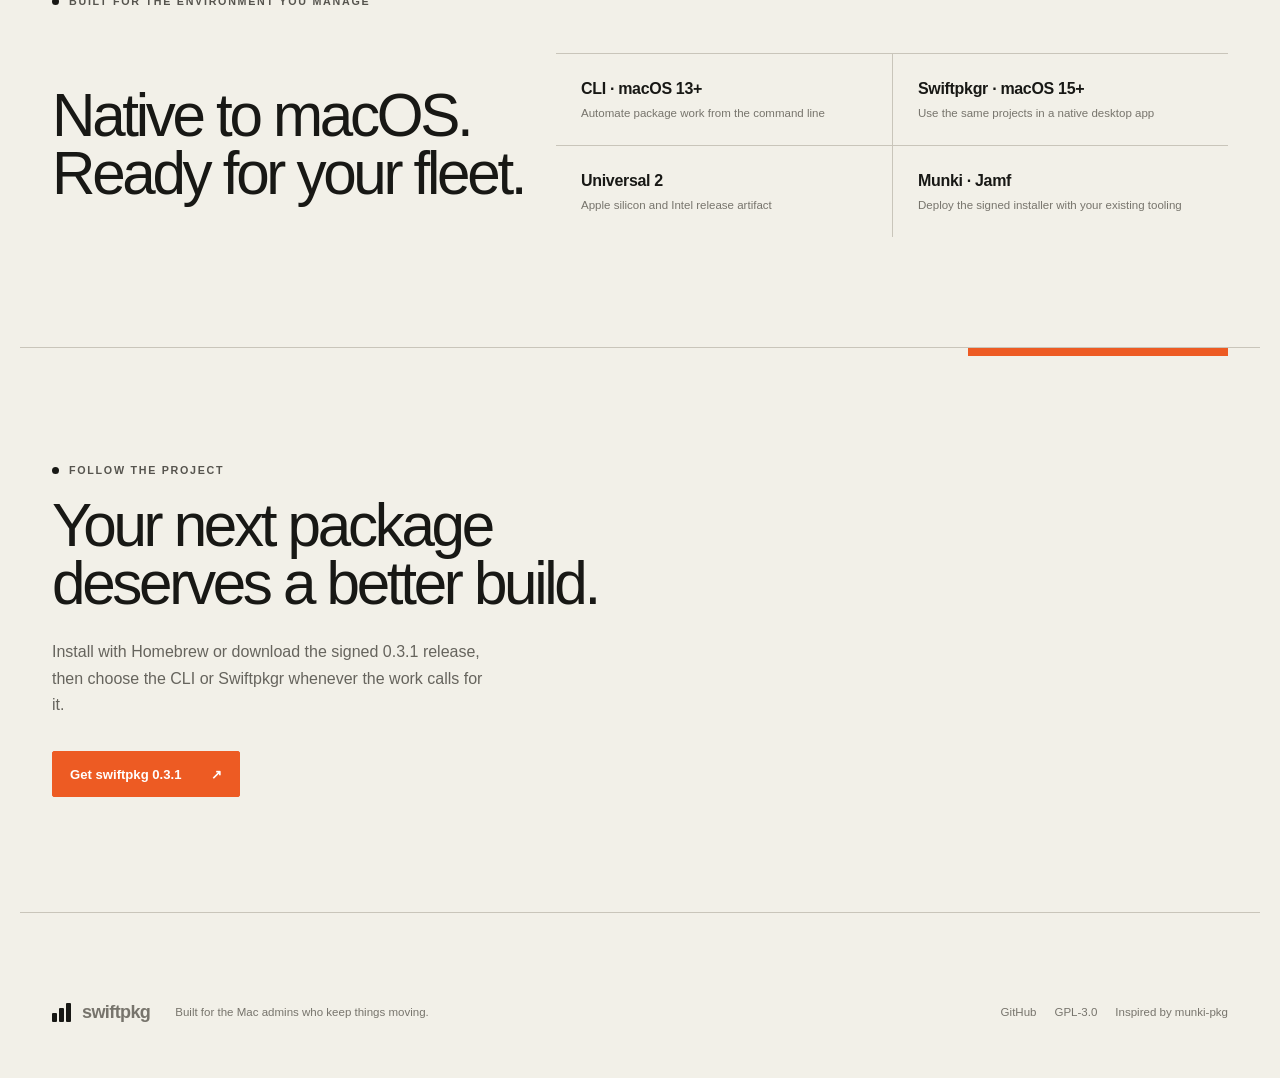
==== commit d232be1e: "update Munki references to SwiftPkg" ====
--- a/site/index.html
+++ b/site/index.html
@@ -41,7 +41,7 @@
     <section class="hero">
       <div class="hero-copy">
         <p class="eyebrow"><span></span> macOS packaging, made practical</p>
-        <h1>The munki-pkg<br>workflow, rebuilt<br><em>in Swift</em></h1>
+        <h1>The installer-package<br>workflow, rebuilt<br><em>in Swift</em></h1>
         <p class="lede">Install swiftpkg 0.3.1 with Homebrew, then build from the command line or open the same project in the native Swiftpkgr desktop app.</p>
         <div class="hero-actions">
           <a class="button button-primary" href="#install">Install swiftpkg <span aria-hidden="true">↓</span></a>
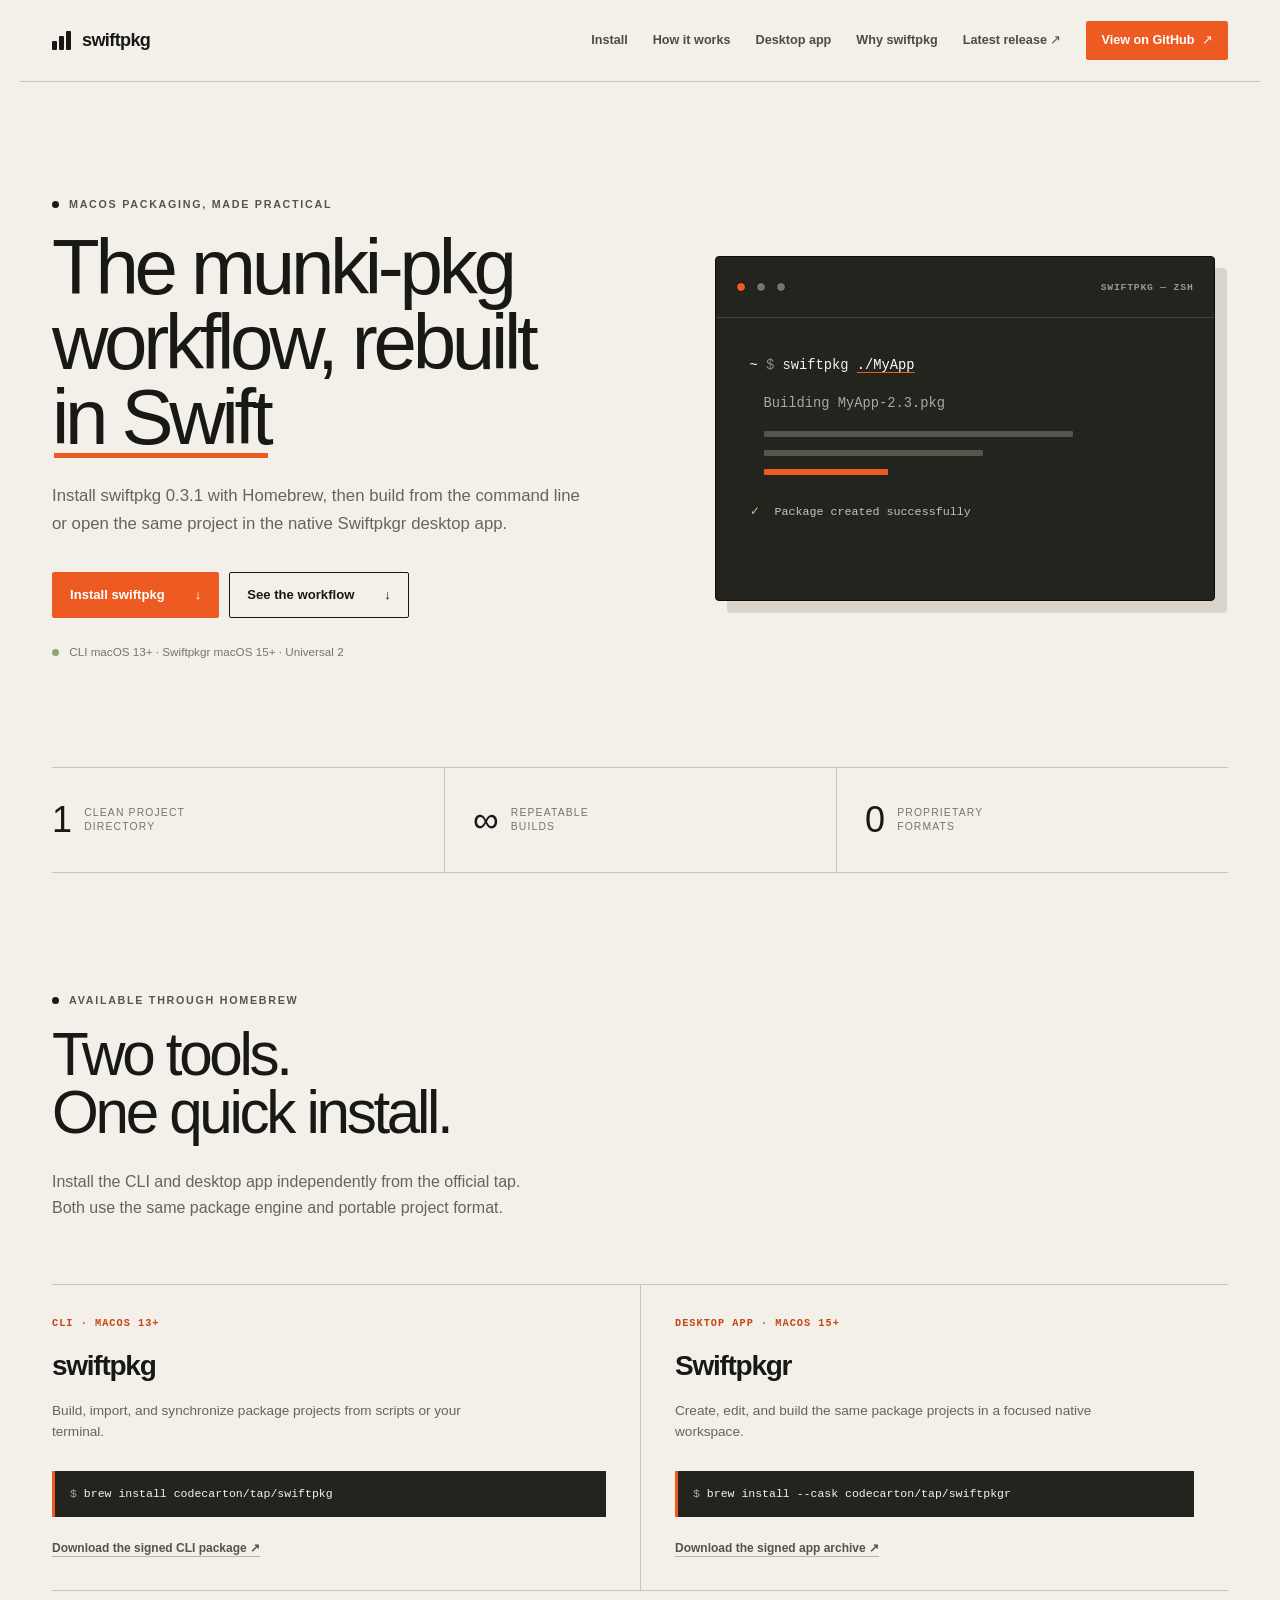
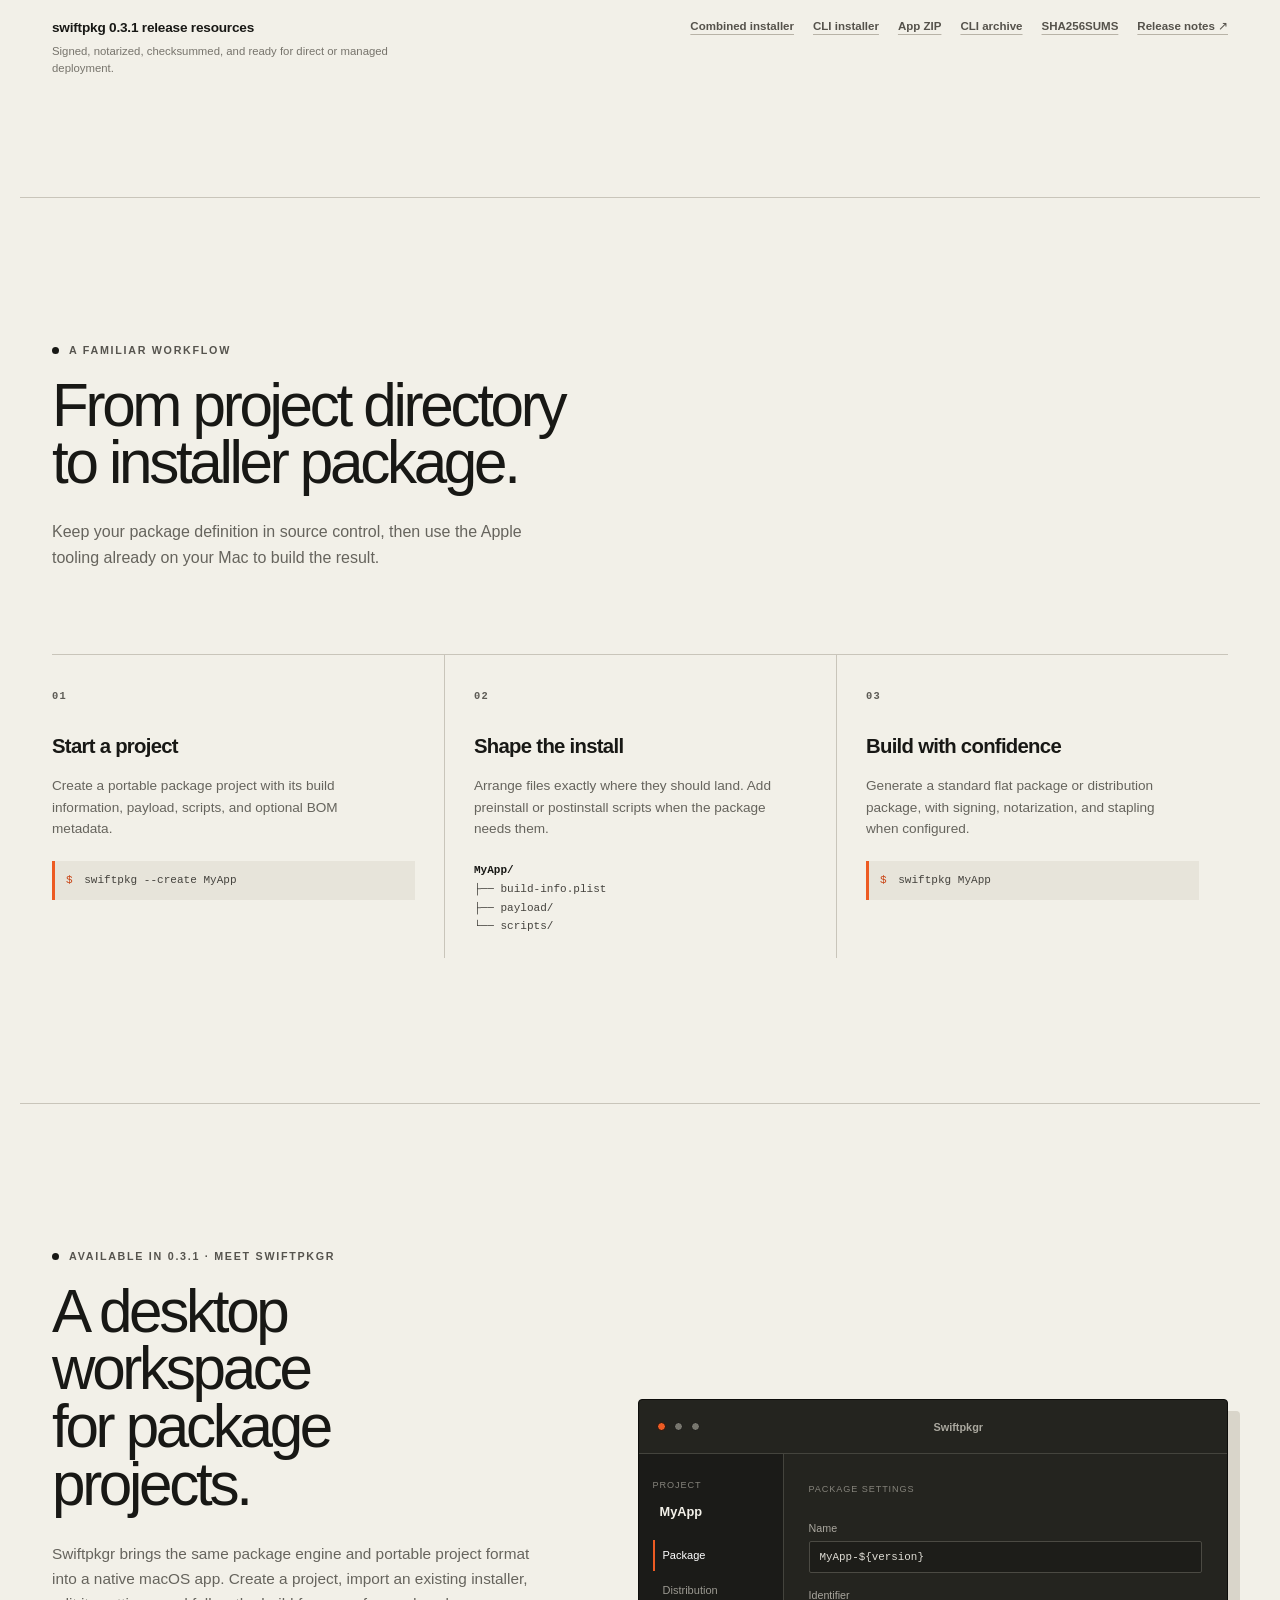
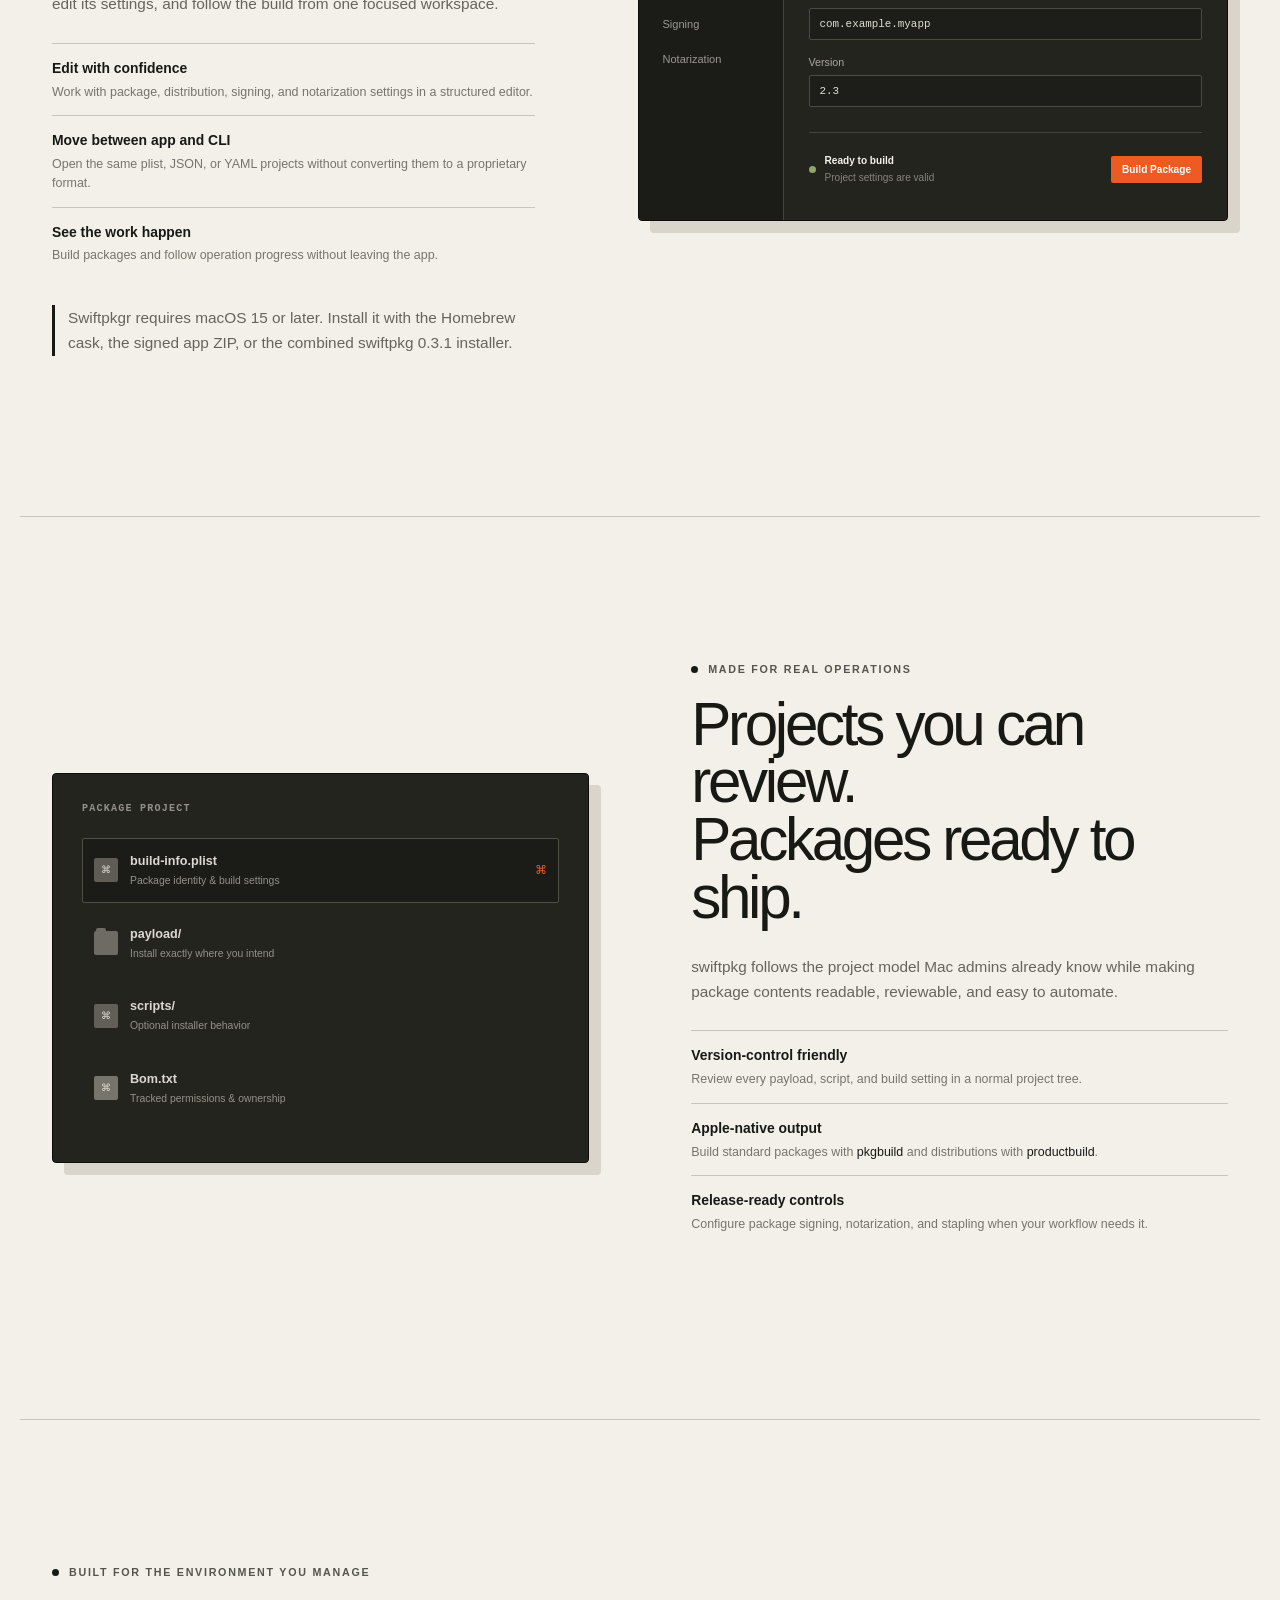
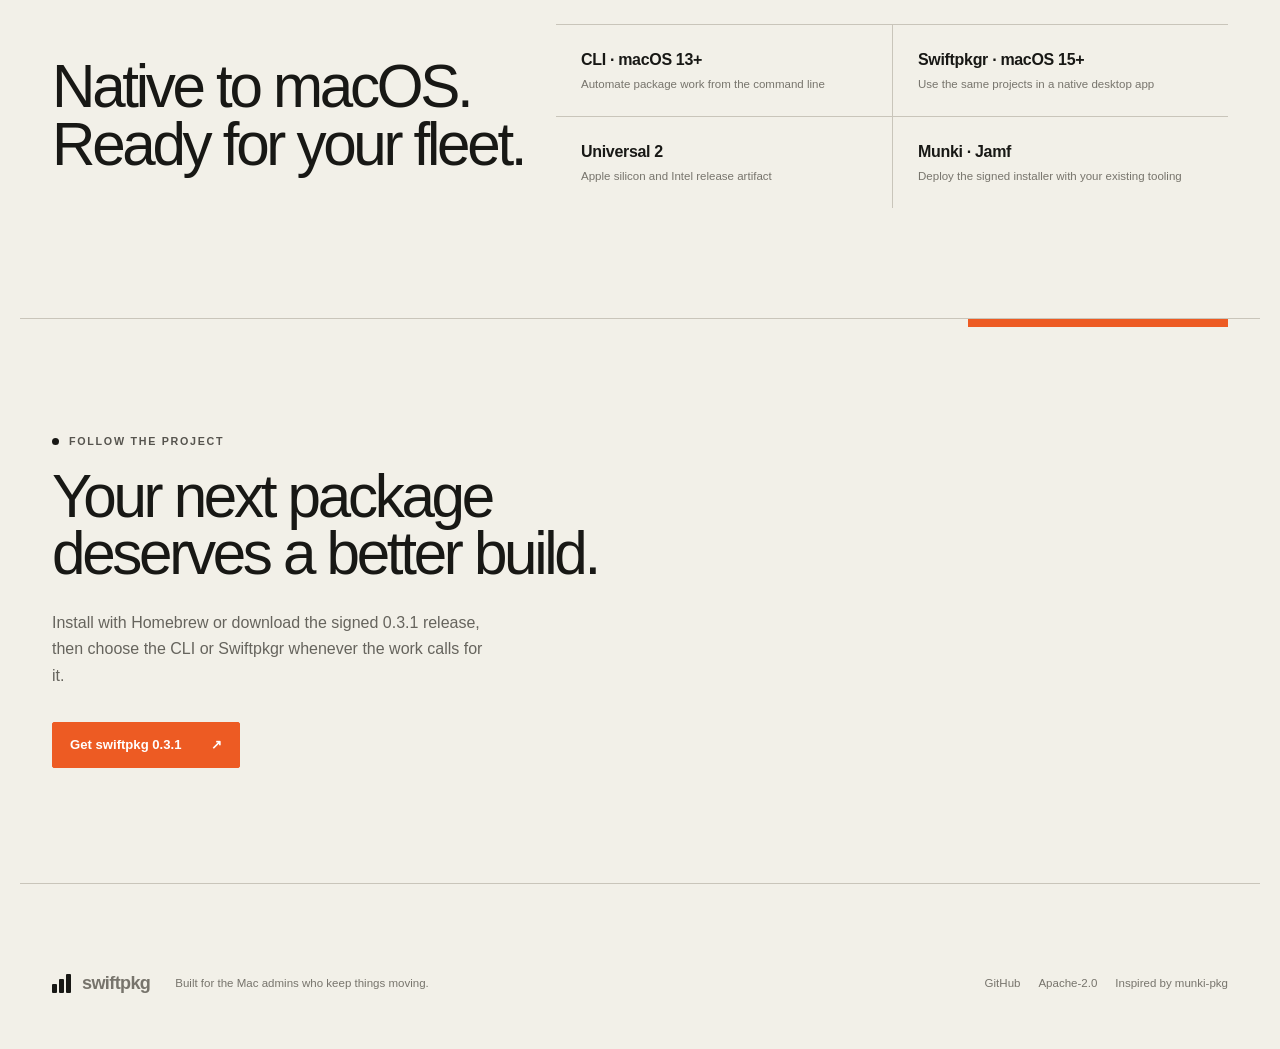
==== commit abccc323: "Relicense project under Apache 2.0 for 0.4.0" ====
--- a/site/index.html
+++ b/site/index.html
@@ -41,7 +41,7 @@
     <section class="hero">
       <div class="hero-copy">
         <p class="eyebrow"><span></span> macOS packaging, made practical</p>
-        <h1>The installer-package<br>workflow, rebuilt<br><em>in Swift</em></h1>
+        <h1>The munki-pkg<br>workflow, rebuilt<br><em>in Swift</em></h1>
         <p class="lede">Install swiftpkg 0.3.1 with Homebrew, then build from the command line or open the same project in the native Swiftpkgr desktop app.</p>
         <div class="hero-actions">
           <a class="button button-primary" href="#install">Install swiftpkg <span aria-hidden="true">↓</span></a>
@@ -214,7 +214,7 @@
   <footer>
     <a class="brand" href="./"><span class="brand-mark" aria-hidden="true"><i></i><i></i><i></i></span><span>swiftpkg</span></a>
     <p>Built for the Mac admins who keep things moving.</p>
-    <div><a href="https://github.com/codecarton/swiftpkg">GitHub</a><a href="https://github.com/codecarton/swiftpkg/blob/main/LICENSE">GPL-3.0</a><a href="https://github.com/munki/munki-pkg">Inspired by munki-pkg</a></div>
+    <div><a href="https://github.com/codecarton/swiftpkg">GitHub</a><a href="https://github.com/codecarton/swiftpkg/blob/main/LICENSE">Apache-2.0</a><a href="https://github.com/munki/munki-pkg">Inspired by munki-pkg</a></div>
   </footer>
 </body>
 </html>
